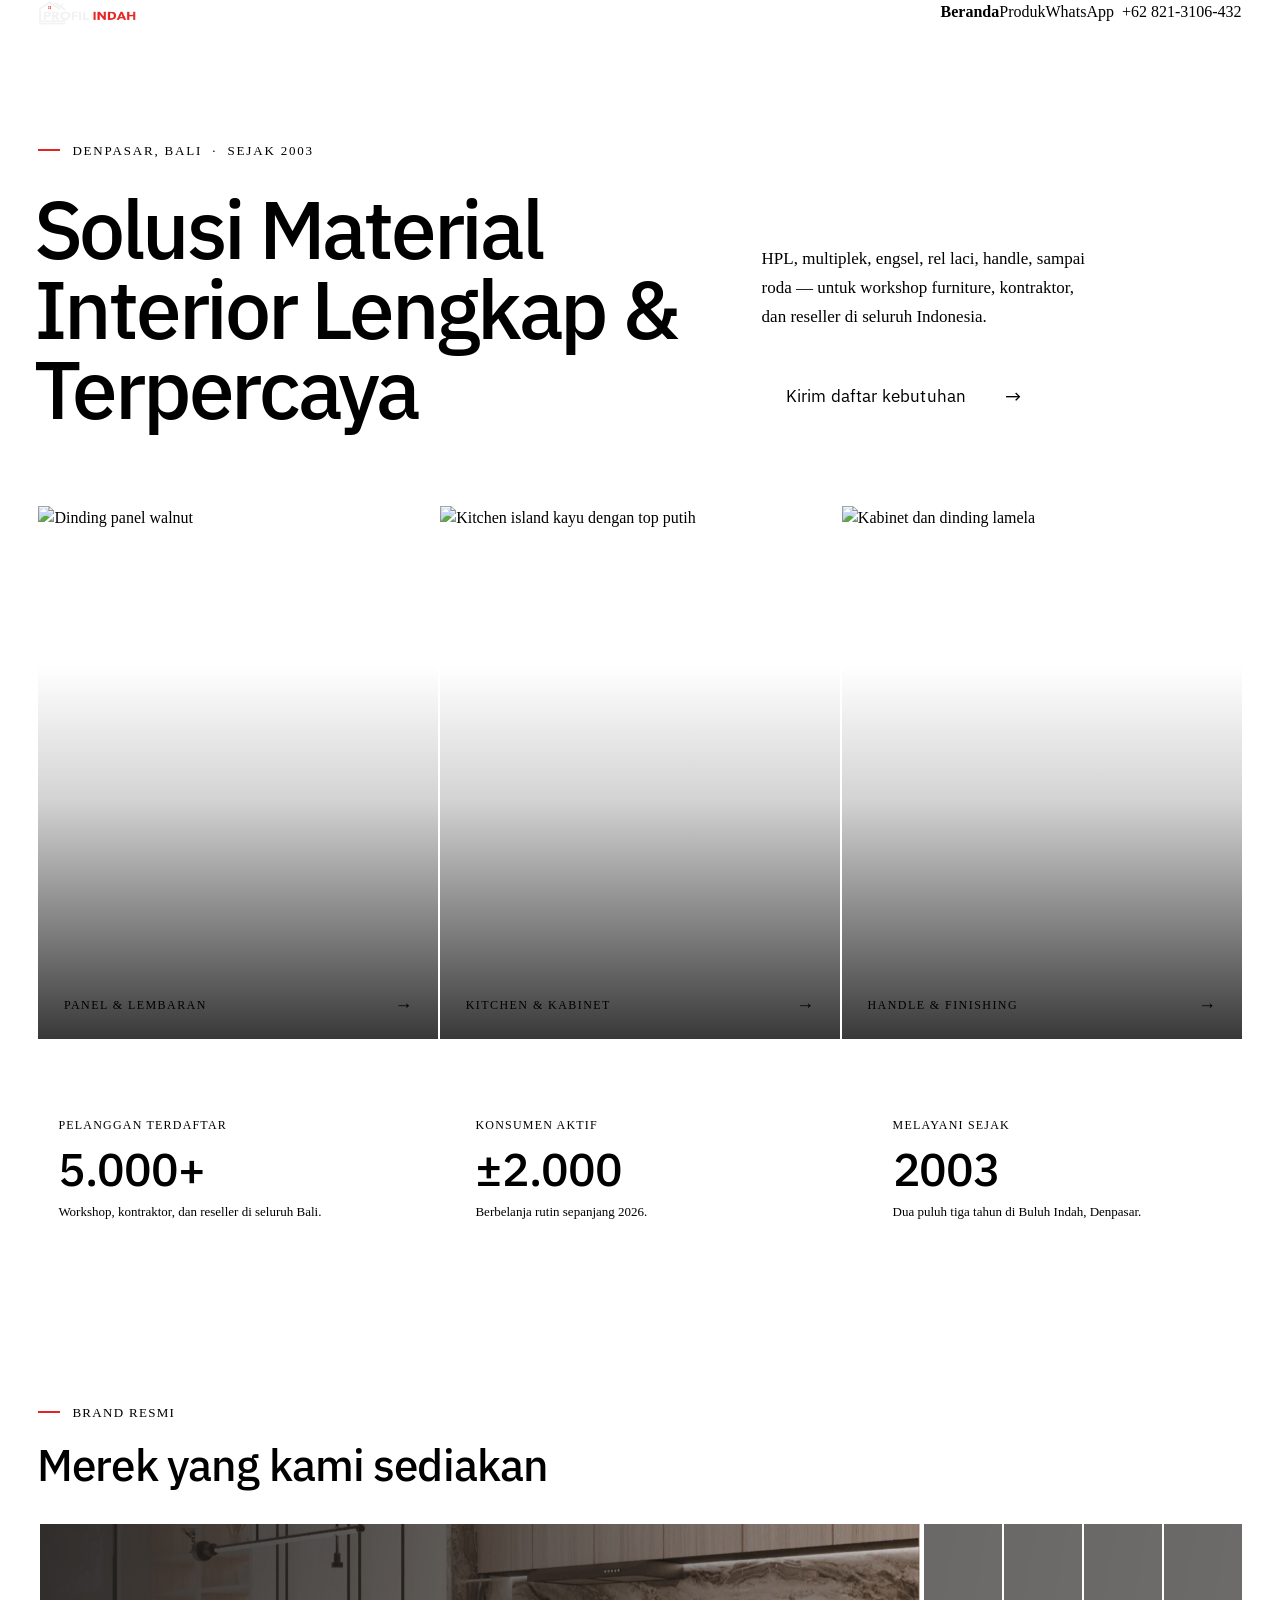
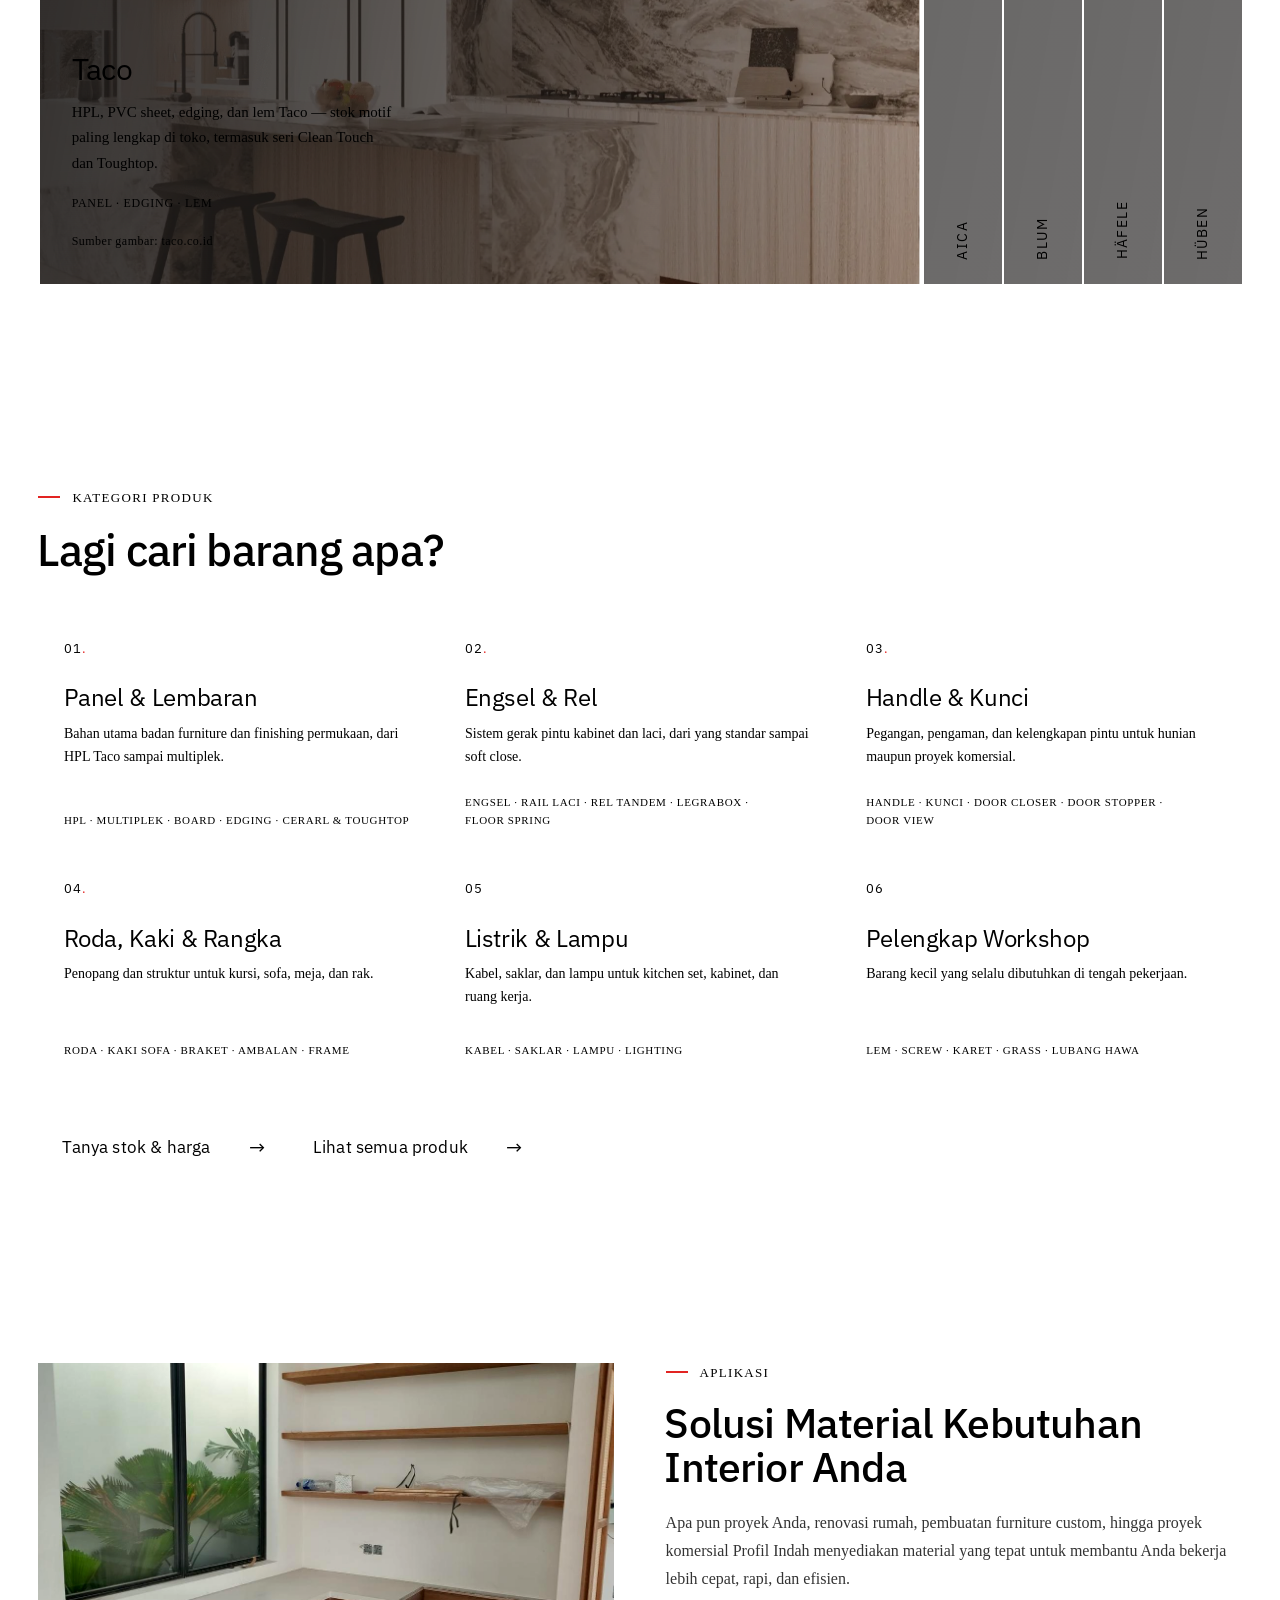
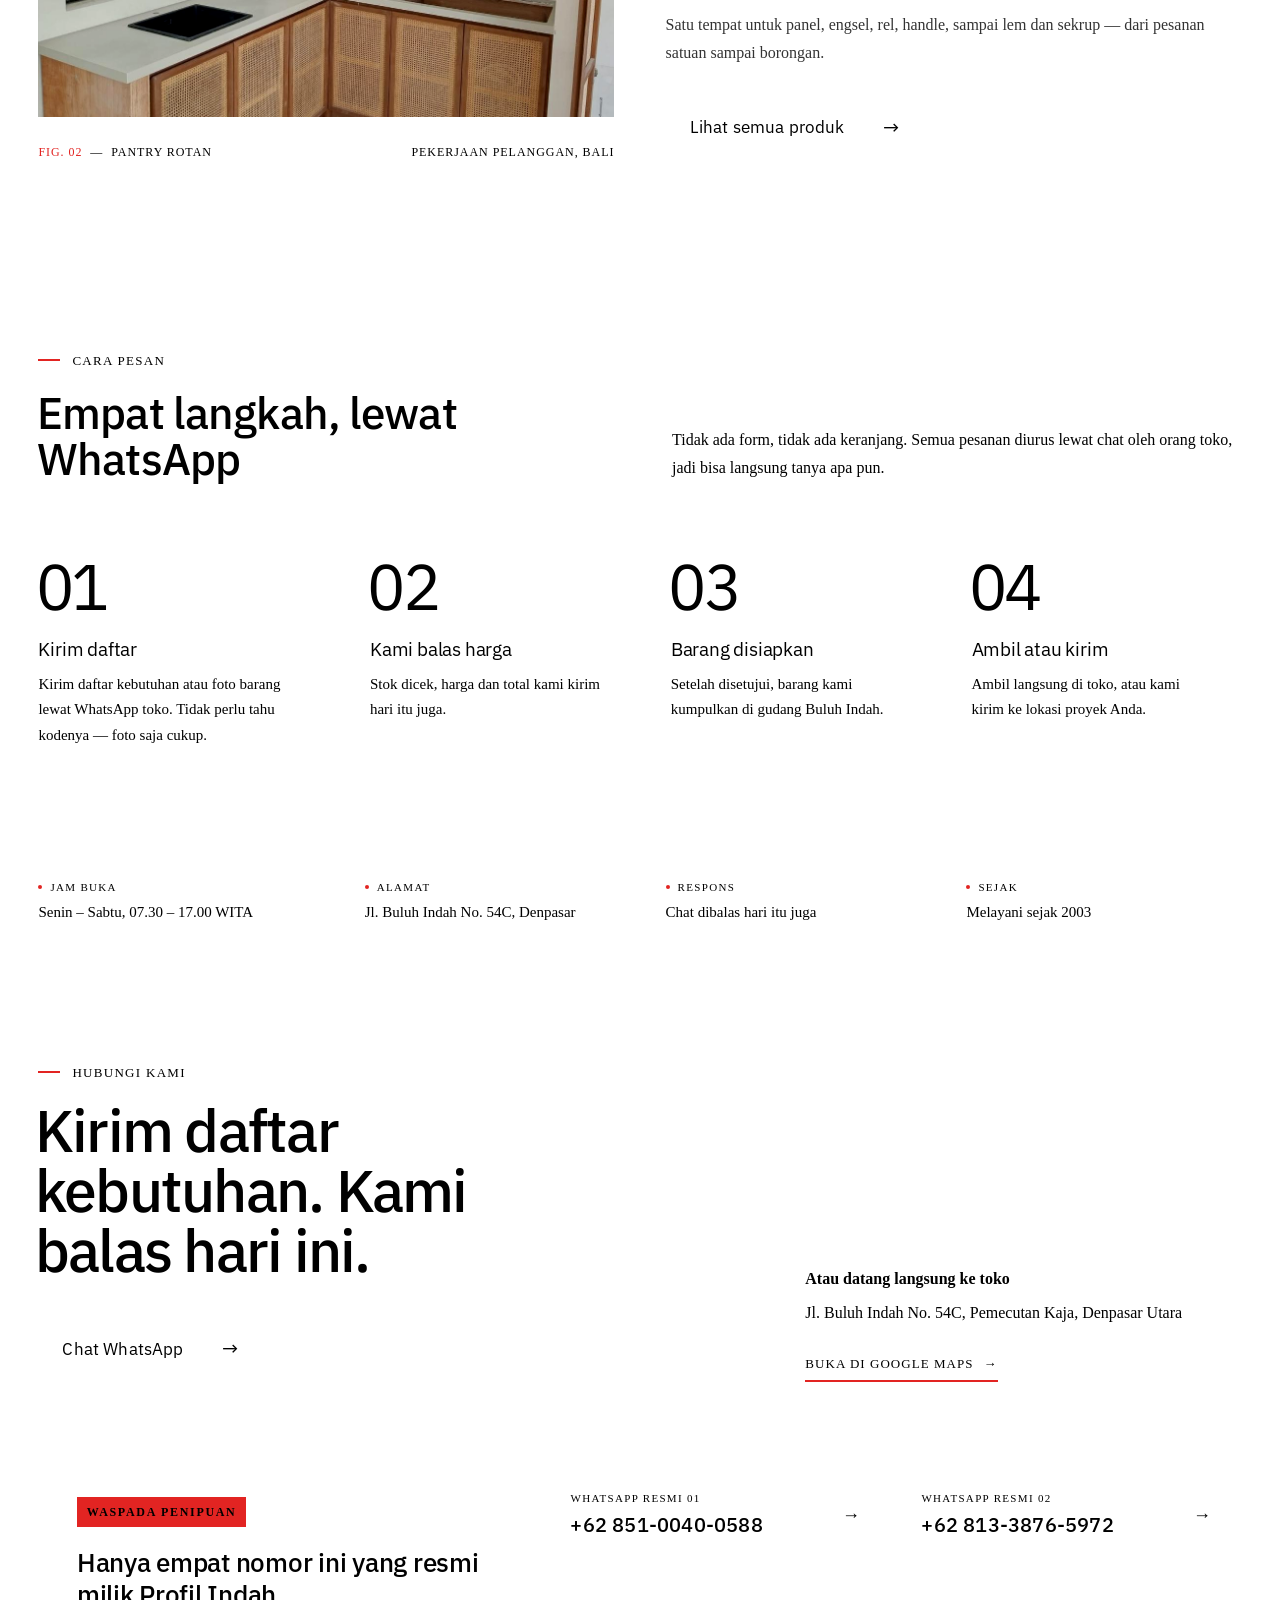
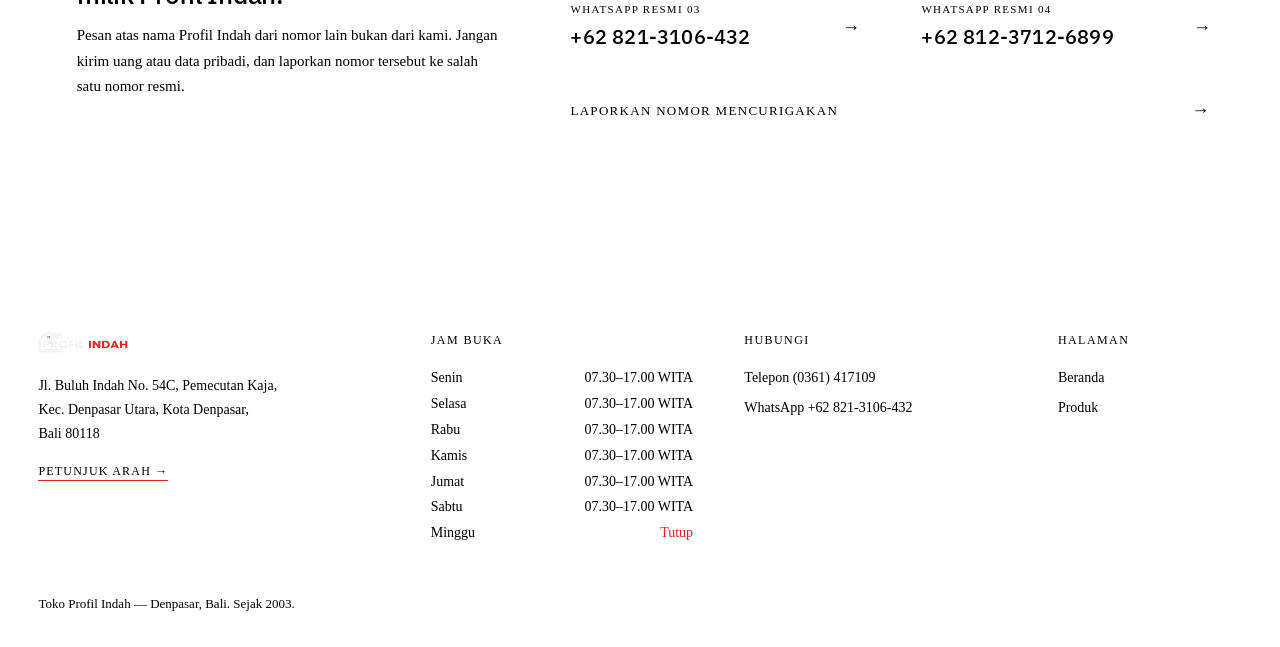
==== index.html @ 386d0455 "Update on animation" ====
<!DOCTYPE html>
<html lang="id">
<head>
<meta charset="utf-8">
<meta name="viewport" content="width=device-width, initial-scale=1">
<title>Toko Profil Indah — Material Interior, Denpasar</title>
<meta name="description" content="HPL, multiplek, engsel, rel laci, handle, sampai roda untuk workshop furniture, kontraktor, dan reseller. Jl. Buluh Indah, Denpasar, sejak 2003.">
<link rel="canonical" href="https://profilindah.id/">
<meta property="og:type" content="website">
<meta property="og:site_name" content="Toko Profil Indah">
<meta property="og:locale" content="id_ID">
<meta property="og:title" content="Toko Profil Indah — Material Interior, Denpasar">
<meta property="og:description" content="HPL, multiplek, engsel, rel laci, handle, sampai roda untuk workshop furniture, kontraktor, dan reseller. Jl. Buluh Indah, Denpasar, sejak 2003.">
<meta property="og:url" content="https://profilindah.id/">
<meta property="og:image" content="https://profilindah.id/assets/og-image.jpg">
<meta property="og:image:width" content="1200">
<meta property="og:image:height" content="630">
<meta property="og:image:alt" content="Toko Profil Indah: Solusi Material Interior Lengkap &amp; Terpercaya">
<meta name="twitter:card" content="summary_large_image">
<script type="application/ld+json">{"@context": "https://schema.org", "@type": "HardwareStore", "@id": "https://profilindah.id/#toko", "name": "Toko Profil Indah", "url": "https://profilindah.id/", "logo": "https://profilindah.id/assets/pi-icon-512.png", "image": "https://profilindah.id/assets/og-image.jpg", "description": "Toko material interior dan hardware furniture di Denpasar sejak 2003: HPL, multiplek, engsel, rel laci, handle, roda, lampu, lem, dan sekrup.", "telephone": "+62361417109", "foundingDate": "2003", "address": {"@type": "PostalAddress", "streetAddress": "Jl. Buluh Indah No. 54C, Pemecutan Kaja, Kec. Denpasar Utara", "addressLocality": "Denpasar", "addressRegion": "Bali", "postalCode": "80118", "addressCountry": "ID"}, "openingHoursSpecification": [{"@type": "OpeningHoursSpecification", "dayOfWeek": ["Monday", "Tuesday", "Wednesday", "Thursday", "Friday", "Saturday"], "opens": "07:30", "closes": "17:00"}], "contactPoint": [{"@type": "ContactPoint", "contactType": "customer service", "telephone": "+6285100400588", "availableLanguage": "id"}, {"@type": "ContactPoint", "contactType": "customer service", "telephone": "+6281338765972", "availableLanguage": "id"}, {"@type": "ContactPoint", "contactType": "customer service", "telephone": "+628213106432", "availableLanguage": "id"}, {"@type": "ContactPoint", "contactType": "customer service", "telephone": "+6281237126899", "availableLanguage": "id"}]}</script>
<link rel="stylesheet" href="https://cdn.jsdelivr.net/npm/bootstrap@5.3.3/dist/css/bootstrap.min.css">
<link rel="stylesheet" href="css/modernist.css">
<link rel="preconnect" href="https://fonts.googleapis.com">
<link rel="preconnect" href="https://fonts.gstatic.com" crossorigin="">
<link rel="stylesheet" href="https://fonts.googleapis.com/css2?family=IBM+Plex+Sans:wght@400;500;600&amp;display=swap">
<link rel="icon" type="image/png" sizes="32x32" href="assets/pi-icon-32.png">
<link rel="icon" type="image/png" sizes="512x512" href="assets/pi-icon-512.png">
<link rel="apple-touch-icon" sizes="180x180" href="assets/pi-icon-180.png">
<style>
  :root { --color-accent: #e22422; --color-accent-500: #e22422; }
  body { margin: 0; text-wrap: pretty; }
  a { color: var(--color-accent-700); }
  a:hover { color: var(--color-accent); }
  :root { --bs-body-font-family: var(--font-body); --bs-border-radius: 0; --bs-body-color: var(--color-text); --bs-body-bg: var(--color-bg); }
  body { font-family: var(--font-body); color: var(--color-text); background: var(--color-bg); }
  :root { --font-heading: 'IBM Plex Sans', system-ui, sans-serif; }
  h1, h2, h3, h4, h5, h6 { font-family: var(--font-heading); font-weight: var(--font-heading-weight); }
  .btn, .card, .tag, .input, .form-control { border-radius: 0 !important; }
  .row { --bs-gutter-x: 0; margin-left: 0; margin-right: 0; }
  .container-fluid { padding-right: max(clamp(20px, 3vw, 56px), calc((100% - 1440px) / 2)); padding-left: max(clamp(20px, 3vw, 56px), calc((100% - 1440px) / 2)); }
  @keyframes piRise { from { opacity: 0; transform: translateY(18px); } to { opacity: 1; transform: none; } }
  @keyframes piMarquee { from { transform: translateX(0); } to { transform: translateX(-50%); } }
  .pi-aos { opacity: 0; }
  .pi-aos.is-in { animation: piRise 0.9s cubic-bezier(0.2, 0.7, 0.2, 1) both; }
  @media (prefers-reduced-motion: reduce) { .pi-aos { opacity: 1; } .pi-aos.is-in { animation: none; } }
  .pi-rise { animation: piRise 0.7s cubic-bezier(0.2, 0.7, 0.2, 1) both; }
  .pi-marquee { display: flex; width: max-content; animation: piMarquee 26s linear infinite; }
  .pi-marquee:hover { animation-play-state: paused; }
  .pi-zoom img { transition: transform 0.6s cubic-bezier(0.2, 0.7, 0.2, 1); }
  .pi-num, .pi-rail, .pi-arrow { transition: background 0.25s, color 0.25s, border-color 0.25s, transform 0.3s, opacity 0.3s; }
  .pi-step { position: relative; cursor: pointer; }
  .pi-step::before { content: ''; position: absolute; top: -2px; left: -1px; right: 0; height: 2px; background: var(--color-accent); transform: scaleX(0); transform-origin: left; transition: transform 0.5s cubic-bezier(0.2, 0.7, 0.2, 1); }
  .pi-step:hover::before { transform: scaleX(1); }
  .pi-step .pi-num { transition: color 0.3s, transform 0.4s cubic-bezier(0.2, 0.7, 0.2, 1); }
  .pi-step:hover .pi-num { color: var(--color-accent); }
  .pi-step h3, .pi-step p { transition: color 0.3s; }
  .pi-step:hover p { color: var(--color-neutral-300) !important; }
  .nav a.pi-navlink:hover { color: var(--color-bg) !important; }
  .pi-htile img { transition: transform 0.8s cubic-bezier(0.2, 0.7, 0.2, 1); }
  .pi-htile:hover img { transform: scale(1.05); }
  .pi-htile:hover .pi-cta-arrow { transform: translateX(6px); }
  @media (max-width: 700px) { .pi-htiles { grid-template-columns: 1fr 1fr !important; } .pi-htiles > a:last-child { display: none !important; } }
  .pi-spy { text-decoration: underline !important; text-decoration-color: transparent !important; text-underline-offset: 7px; text-decoration-thickness: 2px; transition: color 0.25s, text-decoration-color 0.25s; }
  .pi-spy.is-active { color: var(--color-bg) !important; font-weight: 600; text-decoration-color: var(--color-accent) !important; }
  @media (max-width: 860px) { .pi-strip { grid-template-columns: repeat(2, minmax(0, 1fr)) !important; } .pi-strip > div { border-left: none !important; padding-left: 0 !important; } }
  .pi-scamnum, .pi-scamreport { transition: background 0.25s; }
  .pi-scamnum:hover, .pi-scamreport:hover { background: color-mix(in srgb, var(--color-bg) 6%, transparent); }
  .pi-scamnum:hover .pi-cta-arrow, .pi-scamreport:hover .pi-cta-arrow { transform: translateX(6px); }
  .pi-scamreport:hover { color: var(--color-bg) !important; }
  @media (max-width: 900px) { .pi-scam { grid-template-columns: 1fr !important; } .pi-scam > div:first-child { border-right: none !important; border-bottom: 1px solid color-mix(in srgb, var(--color-bg) 18%, transparent); } }
  @media (max-width: 560px) { .pi-scamnums { grid-template-columns: 1fr !important; } .pi-scamnums > a { border-right: none !important; border-bottom: 1px solid color-mix(in srgb, var(--color-bg) 18%, transparent) !important; } }
  .pi-lux, .pi-ink { transition: background 0.3s, color 0.3s, border-color 0.3s, box-shadow 0.3s, transform 0.3s; }
  .pi-lux:hover, .pi-ink:hover { background: var(--color-accent); border-color: var(--color-accent); color: var(--color-bg); box-shadow: var(--shadow-lg); transform: translateY(-2px); }
  .pi-lux:active, .pi-ink:active { box-shadow: var(--shadow-sm); transform: translateY(0); }
  .pi-lux:hover .pi-cta-arrow, .pi-ink:hover .pi-cta-arrow { transform: translateX(8px); }
  .pi-cta { transition: background 0.3s, border-color 0.3s, box-shadow 0.3s, transform 0.3s; }
  .pi-cta:hover { background: var(--color-text); border-color: var(--color-text); box-shadow: var(--shadow-lg); transform: translateY(-2px); }
  .pi-cta:active { box-shadow: var(--shadow-sm); transform: translateY(0); }
  .pi-cta-arrow { transition: transform 0.35s cubic-bezier(0.2, 0.7, 0.2, 1); }
  .pi-cta:hover .pi-cta-arrow, .pi-cta2:hover .pi-cta-arrow { transform: translateX(8px); }
  .pi-ctaw { transition: background 0.3s, color 0.3s, transform 0.3s; }
  .pi-ctaw:hover { background: var(--color-bg); color: var(--color-text); transform: translateY(-2px); }
  .pi-ctaw:hover .pi-cta-arrow { transform: translateX(8px); }
  .pi-cta2 { transition: background 0.3s, color 0.3s, box-shadow 0.3s, transform 0.3s; }
  .pi-cta2:hover { background: var(--color-text); color: var(--color-bg); box-shadow: var(--shadow-md); transform: translateY(-2px); }
  .pi-cta2:active { box-shadow: none; transform: translateY(0); }
  @media (max-width: 900px) { .pi-catgrid { grid-template-columns: repeat(2, minmax(0, 1fr)) !important; } }
  @media (max-width: 560px) { .pi-catgrid { grid-template-columns: 1fr !important; } }
  .pi-maps { transition: opacity 0.25s; }
  .pi-maps:hover { opacity: 0.75; }
  @media (max-width: 900px) { .pi-foot { grid-template-columns: repeat(2, minmax(0, 1fr)) !important; } }
  @media (max-width: 520px) { .pi-foot { grid-template-columns: 1fr !important; } }
  .pi-navbtn { transition: background 0.25s, color 0.25s, border-color 0.25s; }
  .pi-navbtn:hover { background: var(--color-bg); color: var(--color-text); border-color: var(--color-bg); }
  .pi-thumb { transition: opacity 0.3s, border-color 0.3s; }
  .pi-thumb:hover { opacity: 1 !important; }
  @media (max-width: 860px) { .pi-carousel { grid-template-columns: 1fr !important; } .pi-thumbs { flex-direction: row !important; overflow-x: auto; } .pi-thumbs > button { flex: 0 0 180px; } }
  .pi-arrow { opacity: 0; transform: translateX(-6px); }
  .pi-cell:hover .pi-arrow, .pi-shot:hover .pi-arrow { opacity: 1; transform: none; }
  .pi-cell:hover h3, .pi-step:hover h3 { color: var(--color-bg); }
  .pi-zoom:hover img { transform: scale(1.06); }
  @media (max-width: 820px) { .pi-herogrid { grid-template-columns: 1fr !important; } }
  @media (max-width: 820px) {
    .pi-brandrow { flex-direction: column !important; min-height: 0 !important; }
    .pi-brandrow > button { flex: 0 0 auto !important; align-items: flex-start !important; justify-content: flex-start !important; padding: 20px !important; }
    .pi-brandrow .pi-vert { writing-mode: horizontal-tb !important; transform: none !important; }
  }
  .pi-gallery { display: grid; grid-template-columns: repeat(4, 1fr); gap: 2px; }
  @media (max-width: 900px) { .pi-gallery { grid-template-columns: repeat(2, 1fr); } }
  @media (max-width: 520px) { .pi-gallery { grid-template-columns: 1fr; } }
  @media (max-width: 700px) { .pi-tabgrid { grid-template-columns: 1fr !important; } .pi-2col { grid-template-columns: 1fr !important; } }
  @media (max-width: 640px) { .nav a.pi-navlink { display: none; } }
  @media (max-width: 620px) { .pi-stats { grid-template-columns: 1fr !important; } }
  @media (max-width: 900px) { .pi-shots { grid-template-columns: repeat(4, minmax(0, 1fr)) !important; } .pi-shots > figure { grid-column: span 2 !important; } }
  @media (max-width: 560px) { .pi-shots { grid-template-columns: 1fr !important; } .pi-shots > figure { grid-column: auto !important; } }
  .pi-steps > div:first-child { border-left: none !important; padding-left: 0 !important; }
  @media (max-width: 980px) {
    .pi-steps { grid-template-columns: repeat(2, minmax(0, 1fr)) !important; }
    .pi-steps > div:nth-child(2n+1) { border-left: none !important; padding-left: 0 !important; }
    .pi-steps > div:nth-child(n+3) { border-top: 1px solid color-mix(in srgb, var(--color-bg) 16%, transparent) !important; margin-top: 28px; }
  }
  @media (max-width: 560px) {
    .pi-steps { grid-template-columns: 1fr !important; }
    .pi-steps > div { border-left: none !important; padding-left: 0 !important; }
    .pi-steps > div:nth-child(n+2) { border-top: 1px solid color-mix(in srgb, var(--color-bg) 16%, transparent) !important; margin-top: 28px; }
  }
  @media (prefers-reduced-motion: reduce) { .pi-rise, .pi-marquee { animation: none; } }
  .pi-cell:hover { background: color-mix(in srgb, var(--color-bg) 6%, transparent) !important; }
</style>
<link rel="stylesheet" href="css/site.css">
<script src="js/site.js" defer></script>
<script src="js/home.js" defer></script>
</head>
<body>
<div style="background: color-mix(in oklch, var(--color-neutral-900) 72%, black); color: var(--color-bg);">

  <nav class="nav" style="position: sticky; top: 0; z-index: 20; background: color-mix(in oklch, var(--color-neutral-900) 72%, black); border-bottom: 1px solid color-mix(in srgb, var(--color-bg) 14%, transparent); padding-inline: max(clamp(20px, 3vw, 56px), calc((100% - 1440px) / 2));">
    <a class="nav-brand" href="index.html" style="display: flex; align-items: center; margin-right: auto;"><img src="assets/logo-wordmark-light.png" alt="Profil Indah" style="display: block; height: 26px; width: auto;"></a>
    <a class="pi-navlink" href="index.html" style="text-decoration: none; white-space: nowrap; color: var(--color-bg); font-weight: 600;">Beranda</a>
    <a class="pi-navlink" href="produk.html" style="text-decoration: none; white-space: nowrap; color: var(--color-neutral-300);">Produk</a>
    <a href="https://wa.me/628213106432" target="_blank" rel="noopener" style="text-decoration: none; white-space: nowrap; color: var(--color-bg);">WhatsApp &nbsp;+62 821-3106-432</a>
  </nav>

  <div style="background: color-mix(in oklch, var(--color-neutral-900) 72%, black); color: var(--color-bg);">
  <div class="container-fluid">
    <div class="row">
      <div class="col-12">
    <section style="padding: clamp(64px, 9vw, 128px) 0 0;">
      <div class="pi-herogrid" style="display: grid; grid-template-columns: minmax(0, 7fr) minmax(0, 5fr); gap: 32px clamp(28px, 4vw, 72px); align-items: end; margin: 0 0 clamp(48px, 6vw, 80px);">
        <div>
          <span class="pi-rise" style="display: block; font-size: 13px; letter-spacing: 0.14em; text-transform: uppercase; color: var(--color-neutral-400); margin: 0 0 28px; animation-delay: 0.05s;"><span aria-hidden="true" style="display: inline-block; width: 22px; height: 2px; background: var(--color-accent); margin-right: 12px; vertical-align: middle; transform: translateY(-2px);"></span>Denpasar, Bali &nbsp;·&nbsp; Sejak 2003</span>
          <h1 class="pi-rise" style="font-size: clamp(48px, 6.4vw, 104px); font-weight: 500; line-height: 0.98; letter-spacing: -0.04em; margin: 0; margin-left: -0.058em; max-width: 14ch; color: var(--color-bg); animation-delay: 0.12s;">Solusi Material Interior Lengkap &amp; Terpercaya</h1>
        </div>
        <div class="pi-rise" style="animation-delay: 0.22s;">
          <p style="font-size: 17px; line-height: 1.7; max-width: 40ch; margin: 0 0 32px; color: var(--color-neutral-300);">HPL, multiplek, engsel, rel laci, handle, sampai roda — untuk workshop furniture, kontraktor, dan reseller di seluruh Indonesia.</p>
          <a class="pi-lux" href="https://wa.me/628213106432" target="_blank" rel="noopener" style="display: inline-flex; align-items: center; gap: clamp(24px, 3vw, 48px); padding: 20px 24px; background: var(--color-bg); color: var(--color-text); text-decoration: none; border: 2px solid var(--color-bg); box-shadow: var(--shadow-md);">
              <span style="font-family: var(--font-heading); font-weight: var(--font-heading-weight); font-size: 17px; letter-spacing: 0.01em; white-space: nowrap;">Kirim daftar kebutuhan</span>
              <span class="pi-cta-arrow" style="font-family: var(--font-heading); font-size: 20px; line-height: 1;">&#8594;</span>
            </a>
        </div>
      </div>
      <div class="pi-htiles" style="display: grid; grid-template-columns: repeat(3, minmax(0, 1fr)); gap: 2px;">
        <a class="pi-htile pi-rise" href="kategori.html#panel" style="position: relative; display: block; overflow: hidden; aspect-ratio: 3 / 4; border: 1px solid color-mix(in srgb, var(--color-bg) 22%, transparent); text-decoration: none; color: var(--color-bg); background: var(--color-neutral-800); animation-delay: 0.3s;">
          <img src="assets/photo-walnut-panel.webp" alt="Dinding panel walnut" style="position: absolute; inset: 0; width: 100%; height: 100%; object-fit: cover;">
          <div style="position: absolute; inset: 0; background: linear-gradient(0deg, color-mix(in srgb, #0e0d0d 82%, transparent) 0%, color-mix(in srgb, #0e0d0d 18%, transparent) 45%, transparent 70%);"></div>
          <div style="position: absolute; left: 0; right: 0; bottom: 0; display: flex; align-items: center; justify-content: space-between; gap: 12px; padding: clamp(16px, 2vw, 28px);">
            <span style="font-size: 12px; letter-spacing: 0.12em; text-transform: uppercase;">Panel &amp; Lembaran</span>
            <span class="pi-cta-arrow" style="font-size: 18px; line-height: 1;">&#8594;</span>
          </div>
        </a>
        <a class="pi-htile pi-rise" href="kategori.html#engsel" style="position: relative; display: block; overflow: hidden; aspect-ratio: 3 / 4; border: 1px solid color-mix(in srgb, var(--color-bg) 22%, transparent); text-decoration: none; color: var(--color-bg); background: var(--color-neutral-800); animation-delay: 0.38s;">
          <img src="assets/photo-kitchen-island.webp" alt="Kitchen island kayu dengan top putih" style="position: absolute; inset: 0; width: 100%; height: 100%; object-fit: cover;">
          <div style="position: absolute; inset: 0; background: linear-gradient(0deg, color-mix(in srgb, #0e0d0d 82%, transparent) 0%, color-mix(in srgb, #0e0d0d 18%, transparent) 45%, transparent 70%);"></div>
          <div style="position: absolute; left: 0; right: 0; bottom: 0; display: flex; align-items: center; justify-content: space-between; gap: 12px; padding: clamp(16px, 2vw, 28px);">
            <span style="font-size: 12px; letter-spacing: 0.12em; text-transform: uppercase;">Kitchen &amp; Kabinet</span>
            <span class="pi-cta-arrow" style="font-size: 18px; line-height: 1;">&#8594;</span>
          </div>
        </a>
        <a class="pi-htile pi-rise" href="kategori.html#handle" style="position: relative; display: block; overflow: hidden; aspect-ratio: 3 / 4; border: 1px solid color-mix(in srgb, var(--color-bg) 22%, transparent); text-decoration: none; color: var(--color-bg); background: var(--color-neutral-800); animation-delay: 0.46s;">
          <img src="assets/photo-slat-wall.webp" alt="Kabinet dan dinding lamela" style="position: absolute; inset: 0; width: 100%; height: 100%; object-fit: cover;">
          <div style="position: absolute; inset: 0; background: linear-gradient(0deg, color-mix(in srgb, #0e0d0d 82%, transparent) 0%, color-mix(in srgb, #0e0d0d 18%, transparent) 45%, transparent 70%);"></div>
          <div style="position: absolute; left: 0; right: 0; bottom: 0; display: flex; align-items: center; justify-content: space-between; gap: 12px; padding: clamp(16px, 2vw, 28px);">
            <span style="font-size: 12px; letter-spacing: 0.12em; text-transform: uppercase;">Handle &amp; Finishing</span>
            <span class="pi-cta-arrow" style="font-size: 18px; line-height: 1;">&#8594;</span>
          </div>
        </a>
      </div>
    </section>
      </div>
    </div>
  </div>

  <div class="container-fluid">
    <div class="row">
      <div class="col-12">
    <section class="pi-stats" style="display: grid; grid-template-columns: repeat(3, minmax(0, 1fr)); gap: 32px 48px; padding: clamp(56px, 6vw, 88px) 0;">
      <div style="border-left: 2px solid color-mix(in srgb, var(--color-bg) 18%, transparent); padding-left: 20px;">
        <span style="display: block; font-size: 12px; letter-spacing: 0.1em; text-transform: uppercase; color: var(--color-neutral-400); margin: 0 0 12px;">Pelanggan terdaftar</span>
        <p style="font-family: var(--font-heading); font-weight: var(--font-heading-weight); font-size: clamp(30px, 3.6vw, 46px); line-height: 1; letter-spacing: -0.025em; margin: 0 0 10px; color: var(--color-bg); font-weight: 500;">5.000+</p>
        <p style="font-size: 13px; line-height: 1.55; margin: 0; color: var(--color-neutral-400);">Workshop, kontraktor, dan reseller di seluruh Bali.</p>
      </div>
      <div style="border-left: 2px solid color-mix(in srgb, var(--color-bg) 18%, transparent); padding-left: 20px;">
        <span style="display: block; font-size: 12px; letter-spacing: 0.1em; text-transform: uppercase; color: var(--color-neutral-400); margin: 0 0 12px;">Konsumen aktif</span>
        <p style="font-family: var(--font-heading); font-weight: var(--font-heading-weight); font-size: clamp(30px, 3.6vw, 46px); line-height: 1; letter-spacing: -0.025em; margin: 0 0 10px; color: var(--color-bg); font-weight: 500;">±2.000</p>
        <p style="font-size: 13px; line-height: 1.55; margin: 0; color: var(--color-neutral-400);">Berbelanja rutin sepanjang 2026.</p>
      </div>
      <div style="border-left: 2px solid color-mix(in srgb, var(--color-bg) 18%, transparent); padding-left: 20px;">
        <span style="display: block; font-size: 12px; letter-spacing: 0.1em; text-transform: uppercase; color: var(--color-neutral-400); margin: 0 0 12px;">Melayani sejak</span>
        <p style="font-family: var(--font-heading); font-weight: var(--font-heading-weight); font-size: clamp(30px, 3.6vw, 46px); line-height: 1; letter-spacing: -0.025em; margin: 0 0 10px; color: var(--color-bg); font-weight: 500;">2003</p>
        <p style="font-size: 13px; line-height: 1.55; margin: 0; color: var(--color-neutral-400);">Dua puluh tiga tahun di Buluh Indah, Denpasar.</p>
      </div>
    </section>
      </div>
    </div>
  </div>

  <div class="container-fluid">
    <div class="row">
      <div class="col-12">
    <section style="padding: clamp(48px, 6vw, 72px) 0 clamp(72px, 8vw, 112px); border-top: 2px solid color-mix(in srgb, var(--color-bg) 18%, transparent);">
      <span style="display: block; font-size: 13px; letter-spacing: 0.1em; text-transform: uppercase; color: var(--color-neutral-400); margin: 32px 0 18px;"><span aria-hidden="true" style="display: inline-block; width: 22px; height: 2px; background: var(--color-accent); margin-right: 12px; vertical-align: middle; transform: translateY(-2px);"></span>Brand resmi</span>
      <h2 style="font-size: clamp(28px, 3.4vw, 44px); line-height: 1.08; letter-spacing: -0.02em; margin: 0 0 36px; margin-left: -0.03em; max-width: 22ch; font-weight: 500; color: var(--color-bg);">Merek yang kami sediakan</h2>
      <div class="pi-brandrow" style="display: flex; gap: 2px; min-height: 360px;">
          <button type="button" class="pi-brand" data-photo="assets/brand-taco-photo.webp" data-logo="assets/brand-taco.png" aria-expanded="false">
            <div class="pi-brand-img" aria-hidden="true"></div>
            <div class="pi-brand-scrim"></div>
            <span class="pi-vert">Taco</span>
            <div class="pi-brand-panel">
              <div class="pi-brand-logo" role="img" aria-label="Taco"></div>
              <h3 class="pi-brand-title">Taco</h3>
              <p class="pi-brand-desc">HPL, PVC sheet, edging, dan lem Taco — stok motif paling lengkap di toko, termasuk seri Clean Touch dan Toughtop.</p>
              <span class="pi-brand-cat">Panel · Edging · Lem</span>
              <span class="pi-brand-credit">Sumber gambar: taco.co.id</span>
            </div>
          </button>
          <button type="button" class="pi-brand" data-photo="assets/brand-aica-photo.webp" data-logo="assets/brand-aica.png" aria-expanded="false">
            <div class="pi-brand-img" aria-hidden="true"></div>
            <div class="pi-brand-scrim"></div>
            <span class="pi-vert">Aica</span>
            <div class="pi-brand-panel">
              <div class="pi-brand-logo" role="img" aria-label="Aica"></div>
              <h3 class="pi-brand-title">Aica</h3>
              <p class="pi-brand-desc">HPL Aica untuk kitchen set dan kabinet, dengan pilihan motif kayu dan solid yang tahan gores.</p>
              <span class="pi-brand-cat">Panel &amp; Lembaran</span>
              <span class="pi-brand-credit">Sumber gambar: aica.co.id</span>
            </div>
          </button>
          <button type="button" class="pi-brand" data-photo="assets/brand-blum-photo.webp" data-logo="assets/brand-blum.png" aria-expanded="false">
            <div class="pi-brand-img" aria-hidden="true"></div>
            <div class="pi-brand-scrim"></div>
            <span class="pi-vert">Blum</span>
            <div class="pi-brand-panel">
              <div class="pi-brand-logo" role="img" aria-label="Blum"></div>
              <h3 class="pi-brand-title">Blum</h3>
              <p class="pi-brand-desc">Engsel dan sistem laci Austria — Legrabox, Tandembox, dan engsel soft close untuk pekerjaan kelas atas.</p>
              <span class="pi-brand-cat">Engsel &amp; Rel</span>
              <span class="pi-brand-credit">Sumber gambar: blum.com</span>
            </div>
          </button>
          <button type="button" class="pi-brand" data-photo="assets/brand-hafele-photo.webp" data-logo="assets/brand-hafele.png" aria-expanded="false">
            <div class="pi-brand-img" aria-hidden="true"></div>
            <div class="pi-brand-scrim"></div>
            <span class="pi-vert">Häfele</span>
            <div class="pi-brand-panel">
              <div class="pi-brand-logo" role="img" aria-label="Häfele"></div>
              <h3 class="pi-brand-title">Häfele</h3>
              <p class="pi-brand-desc">Engsel, rel, handle, dan aksesori kabinet, sampai peralatan dapur built-in untuk proyek hunian dan komersial.</p>
              <span class="pi-brand-cat">Hardware · Home Appliance</span>
              <span class="pi-brand-credit">Sumber gambar: hafele.co.id</span>
            </div>
          </button>
          <button type="button" class="pi-brand" data-photo="assets/brand-huben-photo.webp" data-logo="assets/brand-huben.png" aria-expanded="false">
            <div class="pi-brand-img" aria-hidden="true"></div>
            <div class="pi-brand-scrim"></div>
            <span class="pi-vert">Hüben</span>
            <div class="pi-brand-panel">
              <div class="pi-brand-logo" role="img" aria-label="Hüben"></div>
              <h3 class="pi-brand-title">Hüben</h3>
              <p class="pi-brand-desc">Engsel soft close, handle, dan kelengkapan pintu dengan harga bersahabat untuk proyek volume besar.</p>
              <span class="pi-brand-cat">Engsel · Handle · Kunci</span>
              <span class="pi-brand-credit">Sumber gambar: huben.co.id</span>
            </div>
          </button>
      </div>
    </section>
      </div>
    </div>
  </div>

  </div>

  <div style="color: var(--color-bg);">
  <div class="container-fluid">
    <div class="row">
      <div class="col-12">
    <section id="kategori" style="padding: clamp(72px, 8vw, 112px) 0; scroll-margin-top: 72px;">
      <span style="display: block; font-size: 13px; letter-spacing: 0.1em; text-transform: uppercase; color: var(--color-neutral-400); margin: 0 0 18px;"><span aria-hidden="true" style="display: inline-block; width: 22px; height: 2px; background: var(--color-accent); margin-right: 12px; vertical-align: middle; transform: translateY(-2px);"></span>Kategori produk</span>
      <h2 style="font-size: clamp(28px, 3.4vw, 44px); line-height: 1.08; letter-spacing: -0.02em; margin: 0 0 40px; margin-left: -0.03em; max-width: 22ch; font-weight: 500; color: var(--color-bg);">Lagi cari barang apa?</h2>
      <div class="pi-catgrid" style="display: grid; grid-template-columns: repeat(3, minmax(0, 1fr)); border-top: 1px solid color-mix(in srgb, var(--color-bg) 16%, transparent); border-left: 1px solid color-mix(in srgb, var(--color-bg) 16%, transparent);">
        <a class="pi-cell" href="kategori.html#panel" style="display: flex; flex-direction: column; min-height: 230px; padding: 26px clamp(18px, 2vw, 28px) 24px; border-right: 1px solid color-mix(in srgb, var(--color-bg) 16%, transparent); border-bottom: 1px solid color-mix(in srgb, var(--color-bg) 16%, transparent); text-decoration: none; color: var(--color-bg); transition: background 0.25s;">
          <div style="display: flex; align-items: center; justify-content: space-between; margin: 0 0 26px;"><span style="font-family: var(--font-heading); font-weight: var(--font-heading-weight); font-size: 13px; letter-spacing: 0.08em; color: var(--color-neutral-500);">01<span style="color: var(--color-accent);">.</span></span><span class="pi-arrow" style="font-family: var(--font-heading); font-size: 17px; line-height: 1; color: var(--color-accent);">&#8594;</span></div>
          <h3 style="font-size: clamp(19px, 1.9vw, 24px); line-height: 1.15; letter-spacing: -0.015em; margin: 0 0 10px; margin-left: -0.02em; color: var(--color-bg);">Panel &amp; Lembaran</h3>
          <p style="font-size: 14px; line-height: 1.65; margin: 0 0 14px; color: var(--color-neutral-400);">Bahan utama badan furniture dan finishing permukaan, dari HPL Taco sampai multiplek.</p>
          <p style="font-size: 11px; letter-spacing: 0.06em; text-transform: uppercase; line-height: 1.6; margin: auto 0 0; padding-top: 12px; border-top: 1px solid color-mix(in srgb, var(--color-bg) 14%, transparent); color: var(--color-neutral-400);">HPL · Multiplek · Board · Edging · Cerarl &amp; Toughtop</p>
        </a>
        <a class="pi-cell" href="kategori.html#engsel" style="display: flex; flex-direction: column; min-height: 230px; padding: 26px clamp(18px, 2vw, 28px) 24px; border-right: 1px solid color-mix(in srgb, var(--color-bg) 16%, transparent); border-bottom: 1px solid color-mix(in srgb, var(--color-bg) 16%, transparent); text-decoration: none; color: var(--color-bg); transition: background 0.25s;">
          <div style="display: flex; align-items: center; justify-content: space-between; margin: 0 0 26px;"><span style="font-family: var(--font-heading); font-weight: var(--font-heading-weight); font-size: 13px; letter-spacing: 0.08em; color: var(--color-neutral-500);">02<span style="color: var(--color-accent);">.</span></span><span class="pi-arrow" style="font-family: var(--font-heading); font-size: 17px; line-height: 1; color: var(--color-accent);">&#8594;</span></div>
          <h3 style="font-size: clamp(19px, 1.9vw, 24px); line-height: 1.15; letter-spacing: -0.015em; margin: 0 0 10px; margin-left: -0.02em; color: var(--color-bg);">Engsel &amp; Rel</h3>
          <p style="font-size: 14px; line-height: 1.65; margin: 0 0 14px; color: var(--color-neutral-400);">Sistem gerak pintu kabinet dan laci, dari yang standar sampai soft close.</p>
          <p style="font-size: 11px; letter-spacing: 0.06em; text-transform: uppercase; line-height: 1.6; margin: auto 0 0; padding-top: 12px; border-top: 1px solid color-mix(in srgb, var(--color-bg) 14%, transparent); color: var(--color-neutral-400);">Engsel · Rail laci · Rel tandem · Legrabox · Floor spring</p>
        </a>
        <a class="pi-cell" href="kategori.html#handle" style="display: flex; flex-direction: column; min-height: 230px; padding: 26px clamp(18px, 2vw, 28px) 24px; border-right: 1px solid color-mix(in srgb, var(--color-bg) 16%, transparent); border-bottom: 1px solid color-mix(in srgb, var(--color-bg) 16%, transparent); text-decoration: none; color: var(--color-bg); transition: background 0.25s;">
          <div style="display: flex; align-items: center; justify-content: space-between; margin: 0 0 26px;"><span style="font-family: var(--font-heading); font-weight: var(--font-heading-weight); font-size: 13px; letter-spacing: 0.08em; color: var(--color-neutral-500);">03<span style="color: var(--color-accent);">.</span></span><span class="pi-arrow" style="font-family: var(--font-heading); font-size: 17px; line-height: 1; color: var(--color-accent);">&#8594;</span></div>
          <h3 style="font-size: clamp(19px, 1.9vw, 24px); line-height: 1.15; letter-spacing: -0.015em; margin: 0 0 10px; margin-left: -0.02em; color: var(--color-bg);">Handle &amp; Kunci</h3>
          <p style="font-size: 14px; line-height: 1.65; margin: 0 0 14px; color: var(--color-neutral-400);">Pegangan, pengaman, dan kelengkapan pintu untuk hunian maupun proyek komersial.</p>
          <p style="font-size: 11px; letter-spacing: 0.06em; text-transform: uppercase; line-height: 1.6; margin: auto 0 0; padding-top: 12px; border-top: 1px solid color-mix(in srgb, var(--color-bg) 14%, transparent); color: var(--color-neutral-400);">Handle · Kunci · Door closer · Door stopper · Door view</p>
        </a>
        <a class="pi-cell" href="kategori.html#roda" style="display: flex; flex-direction: column; min-height: 230px; padding: 26px clamp(18px, 2vw, 28px) 24px; border-right: 1px solid color-mix(in srgb, var(--color-bg) 16%, transparent); border-bottom: 1px solid color-mix(in srgb, var(--color-bg) 16%, transparent); text-decoration: none; color: var(--color-bg); transition: background 0.25s;">
          <div style="display: flex; align-items: center; justify-content: space-between; margin: 0 0 26px;"><span style="font-family: var(--font-heading); font-weight: var(--font-heading-weight); font-size: 13px; letter-spacing: 0.08em; color: var(--color-neutral-500);">04<span style="color: var(--color-accent);">.</span></span><span class="pi-arrow" style="font-family: var(--font-heading); font-size: 17px; line-height: 1; color: var(--color-accent);">&#8594;</span></div>
          <h3 style="font-size: clamp(19px, 1.9vw, 24px); line-height: 1.15; letter-spacing: -0.015em; margin: 0 0 10px; margin-left: -0.02em; color: var(--color-bg);">Roda, Kaki &amp; Rangka</h3>
          <p style="font-size: 14px; line-height: 1.65; margin: 0 0 14px; color: var(--color-neutral-400);">Penopang dan struktur untuk kursi, sofa, meja, dan rak.</p>
          <p style="font-size: 11px; letter-spacing: 0.06em; text-transform: uppercase; line-height: 1.6; margin: auto 0 0; padding-top: 12px; border-top: 1px solid color-mix(in srgb, var(--color-bg) 14%, transparent); color: var(--color-neutral-400);">Roda · Kaki sofa · Braket · Ambalan · Frame</p>
        </a>
        <a class="pi-cell" href="kategori.html#listrik" style="display: flex; flex-direction: column; min-height: 230px; padding: 26px clamp(18px, 2vw, 28px) 24px; border-right: 1px solid color-mix(in srgb, var(--color-bg) 16%, transparent); border-bottom: 1px solid color-mix(in srgb, var(--color-bg) 16%, transparent); text-decoration: none; color: var(--color-bg); transition: background 0.25s;">
          <div style="display: flex; align-items: center; justify-content: space-between; margin: 0 0 26px;"><span style="font-family: var(--font-heading); font-weight: var(--font-heading-weight); font-size: 13px; letter-spacing: 0.08em; color: var(--color-neutral-500);">05</span><span class="pi-arrow" style="font-family: var(--font-heading); font-size: 17px; line-height: 1; color: var(--color-accent);">&#8594;</span></div>
          <h3 style="font-size: clamp(19px, 1.9vw, 24px); line-height: 1.15; letter-spacing: -0.015em; margin: 0 0 10px; margin-left: -0.02em; color: var(--color-bg);">Listrik &amp; Lampu</h3>
          <p style="font-size: 14px; line-height: 1.65; margin: 0 0 14px; color: var(--color-neutral-400);">Kabel, saklar, dan lampu untuk kitchen set, kabinet, dan ruang kerja.</p>
          <p style="font-size: 11px; letter-spacing: 0.06em; text-transform: uppercase; line-height: 1.6; margin: auto 0 0; padding-top: 12px; border-top: 1px solid color-mix(in srgb, var(--color-bg) 14%, transparent); color: var(--color-neutral-400);">Kabel · Saklar · Lampu · Lighting</p>
        </a>
        <a class="pi-cell" href="kategori.html#pelengkap" style="display: flex; flex-direction: column; min-height: 230px; padding: 26px clamp(18px, 2vw, 28px) 24px; border-right: 1px solid color-mix(in srgb, var(--color-bg) 16%, transparent); border-bottom: 1px solid color-mix(in srgb, var(--color-bg) 16%, transparent); text-decoration: none; color: var(--color-bg); transition: background 0.25s;">
          <div style="display: flex; align-items: center; justify-content: space-between; margin: 0 0 26px;"><span style="font-family: var(--font-heading); font-weight: var(--font-heading-weight); font-size: 13px; letter-spacing: 0.08em; color: var(--color-neutral-500);">06</span><span class="pi-arrow" style="font-family: var(--font-heading); font-size: 17px; line-height: 1; color: var(--color-accent);">&#8594;</span></div>
          <h3 style="font-size: clamp(19px, 1.9vw, 24px); line-height: 1.15; letter-spacing: -0.015em; margin: 0 0 10px; margin-left: -0.02em; color: var(--color-bg);">Pelengkap Workshop</h3>
          <p style="font-size: 14px; line-height: 1.65; margin: 0 0 14px; color: var(--color-neutral-400);">Barang kecil yang selalu dibutuhkan di tengah pekerjaan.</p>
          <p style="font-size: 11px; letter-spacing: 0.06em; text-transform: uppercase; line-height: 1.6; margin: auto 0 0; padding-top: 12px; border-top: 1px solid color-mix(in srgb, var(--color-bg) 14%, transparent); color: var(--color-neutral-400);">Lem · Screw · Karet · Grass · Lubang hawa</p>
        </a>
      </div>
      <div style="display: flex; gap: var(--space-3); flex-wrap: wrap; padding-top: 32px;">
        <a class="pi-lux" href="https://wa.me/628213106432" target="_blank" rel="noopener" style="display: inline-flex; align-items: center; gap: clamp(24px, 3vw, 48px); padding: 20px 24px; background: var(--color-bg); color: var(--color-text); text-decoration: none; border: 2px solid var(--color-bg); box-shadow: var(--shadow-md);">
          <span style="font-family: var(--font-heading); font-weight: var(--font-heading-weight); font-size: 17px; letter-spacing: 0.01em; white-space: nowrap;">Tanya stok &amp; harga</span>
          <span class="pi-cta-arrow" style="font-family: var(--font-heading); font-size: 20px; line-height: 1;">&#8594;</span>
        </a>
        <a class="pi-ctaw" href="produk.html" style="display: inline-flex; align-items: center; gap: clamp(24px, 3vw, 48px); padding: 20px 24px; background: transparent; color: var(--color-bg); text-decoration: none; border: 2px solid color-mix(in srgb, var(--color-bg) 50%, transparent);">
          <span style="font-family: var(--font-heading); font-weight: var(--font-heading-weight); font-size: 17px; letter-spacing: 0.01em; white-space: nowrap;">Lihat semua produk</span>
          <span class="pi-cta-arrow" style="font-family: var(--font-heading); font-size: 20px; line-height: 1;">&#8594;</span>
        </a>
      </div>
    </section>
      </div>
    </div>
  </div>

  </div>

  <section style="background: var(--color-text); color: var(--color-bg);">
    <div class="container-fluid" style="padding-top: 80px; padding-bottom: 88px;">
      <div class="row">
        <div class="col-12">
      <div class="pi-herogrid" style="display: grid; grid-template-columns: minmax(0, 6fr) minmax(0, 6fr); gap: clamp(32px, 4vw, 64px) clamp(28px, 4vw, 72px); align-items: stretch;">
        <figure style="margin: 0; display: flex; flex-direction: column;">
          <div class="pi-zoom" style="position: relative; overflow: hidden; flex: 1 1 auto; min-height: 340px; background: var(--color-neutral-800);">
            <img src="assets/proyek-pantry-rotan.jpeg" alt="Pantry dengan pintu rotan dan ambalan kayu" style="display: block; width: 100%; height: 100%; object-fit: cover; filter: contrast(1.06) saturate(1.04) brightness(1.02);">
          </div>
          <figcaption style="display: flex; flex-wrap: wrap; gap: 4px 16px; justify-content: space-between; border-top: 2px solid color-mix(in srgb, var(--color-bg) 30%, transparent); padding-top: 12px; margin-top: 14px; font-size: 12px; letter-spacing: 0.08em; text-transform: uppercase; color: var(--color-bg);">
            <span><span style="color: var(--color-accent);">Fig. 02</span> &nbsp;—&nbsp; Pantry rotan</span>
            <span>Pekerjaan pelanggan, Bali</span>
          </figcaption>
        </figure>
        <div>
          <span style="display: block; font-size: 13px; letter-spacing: 0.1em; text-transform: uppercase; color: var(--color-neutral-400); margin: 0 0 18px;"><span aria-hidden="true" style="display: inline-block; width: 22px; height: 2px; background: var(--color-accent); margin-right: 12px; vertical-align: middle; transform: translateY(-2px);"></span>Aplikasi</span>
          <h2 style="font-size: clamp(28px, 3.2vw, 42px); line-height: 1.08; letter-spacing: -0.02em; margin: 0 0 20px; margin-left: -0.03em; color: var(--color-bg); font-weight: 500;">Solusi Material Kebutuhan Interior Anda</h2>
          <p style="font-size: 16px; line-height: 1.75; margin: 0 0 18px; color: var(--color-bg); opacity: 0.8;">Apa pun proyek Anda, renovasi rumah, pembuatan furniture custom, hingga proyek komersial Profil Indah menyediakan material yang tepat untuk membantu Anda bekerja lebih cepat, rapi, dan efisien.</p>
          <p style="font-size: 16px; line-height: 1.75; margin: 0 0 28px; color: var(--color-bg); opacity: 0.8;">Satu tempat untuk panel, engsel, rel, handle, sampai lem dan sekrup — dari pesanan satuan sampai borongan.</p>
          <a class="pi-ctaw" href="produk.html" style="display: inline-flex; align-items: center; gap: clamp(24px, 3vw, 48px); padding: 20px 24px; text-decoration: none; background: transparent; color: var(--color-bg); border: 2px solid var(--color-bg);">
            <span style="font-family: var(--font-heading); font-weight: var(--font-heading-weight); font-size: 17px; letter-spacing: 0.01em; white-space: nowrap;">Lihat semua produk</span>
            <span class="pi-cta-arrow" style="font-family: var(--font-heading); font-size: 20px; line-height: 1;">&#8594;</span>
          </a>
        </div>
      </div>
        </div>
      </div>
    </div>
  </section>

  <div style="color: var(--color-bg);">
  <div class="container-fluid">
    <div class="row">
      <div class="col-12">
    <section id="cara-pesan" style="padding: clamp(72px, 8vw, 112px) 0; scroll-margin-top: 72px;">
      <div class="pi-2col" style="display: grid; grid-template-columns: minmax(0, 6fr) minmax(0, 6fr); gap: 12px clamp(24px, 5vw, 80px); align-items: end; margin-bottom: 48px;">
        <div>
          <span style="display: block; font-size: 13px; letter-spacing: 0.1em; text-transform: uppercase; color: var(--color-neutral-400); margin: 0 0 18px;"><span aria-hidden="true" style="display: inline-block; width: 22px; height: 2px; background: var(--color-accent); margin-right: 12px; vertical-align: middle; transform: translateY(-2px);"></span>Cara pesan</span>
          <h2 style="font-size: clamp(28px, 3.4vw, 44px); line-height: 1.08; letter-spacing: -0.02em; margin: 0; margin-left: -0.03em; font-weight: 500; color: var(--color-bg);">Empat langkah, lewat WhatsApp</h2>
        </div>
        <p style="font-size: 16px; line-height: 1.75; margin: 0; color: var(--color-neutral-400);">Tidak ada form, tidak ada keranjang. Semua pesanan diurus lewat chat oleh orang toko, jadi bisa langsung tanya apa pun.</p>
      </div>
      <div class="pi-steps" style="display: grid; grid-template-columns: repeat(4, minmax(0, 1fr)); border-top: 1px solid color-mix(in srgb, var(--color-bg) 16%, transparent);">
        <div class="pi-step" style="padding: 28px clamp(18px, 2.4vw, 40px) 4px; border-left: 1px solid color-mix(in srgb, var(--color-bg) 16%, transparent);">
          <span class="pi-num" style="display: block; font-family: var(--font-heading); font-weight: var(--font-heading-weight); font-size: clamp(40px, 5vw, 64px); line-height: 0.9; letter-spacing: -0.04em; margin: 0 0 22px; margin-left: -0.04em; color: var(--color-neutral-500);">01</span>
          <h3 style="font-size: 19px; line-height: 1.25; letter-spacing: -0.01em; margin: 0 0 10px; transition: color 0.25s; color: var(--color-bg);">Kirim daftar</h3>
          <p style="font-size: 15px; line-height: 1.7; margin: 0; color: var(--color-neutral-400);">Kirim daftar kebutuhan atau foto barang lewat WhatsApp toko. Tidak perlu tahu kodenya — foto saja cukup.</p>
        </div>
        <div class="pi-step" style="padding: 28px clamp(18px, 2.4vw, 40px) 4px; border-left: 1px solid color-mix(in srgb, var(--color-bg) 16%, transparent);">
          <span class="pi-num" style="display: block; font-family: var(--font-heading); font-weight: var(--font-heading-weight); font-size: clamp(40px, 5vw, 64px); line-height: 0.9; letter-spacing: -0.04em; margin: 0 0 22px; margin-left: -0.04em; color: var(--color-neutral-500);">02</span>
          <h3 style="font-size: 19px; line-height: 1.25; letter-spacing: -0.01em; margin: 0 0 10px; transition: color 0.25s; color: var(--color-bg);">Kami balas harga</h3>
          <p style="font-size: 15px; line-height: 1.7; margin: 0; color: var(--color-neutral-400);">Stok dicek, harga dan total kami kirim hari itu juga.</p>
        </div>
        <div class="pi-step" style="padding: 28px clamp(18px, 2.4vw, 40px) 4px; border-left: 1px solid color-mix(in srgb, var(--color-bg) 16%, transparent);">
          <span class="pi-num" style="display: block; font-family: var(--font-heading); font-weight: var(--font-heading-weight); font-size: clamp(40px, 5vw, 64px); line-height: 0.9; letter-spacing: -0.04em; margin: 0 0 22px; margin-left: -0.04em; color: var(--color-neutral-500);">03</span>
          <h3 style="font-size: 19px; line-height: 1.25; letter-spacing: -0.01em; margin: 0 0 10px; transition: color 0.25s; color: var(--color-bg);">Barang disiapkan</h3>
          <p style="font-size: 15px; line-height: 1.7; margin: 0; color: var(--color-neutral-400);">Setelah disetujui, barang kami kumpulkan di gudang Buluh Indah.</p>
        </div>
        <div class="pi-step" style="padding: 28px clamp(18px, 2.4vw, 40px) 4px; border-left: 1px solid color-mix(in srgb, var(--color-bg) 16%, transparent);">
          <span class="pi-num" style="display: block; font-family: var(--font-heading); font-weight: var(--font-heading-weight); font-size: clamp(40px, 5vw, 64px); line-height: 0.9; letter-spacing: -0.04em; margin: 0 0 22px; margin-left: -0.04em; color: var(--color-neutral-500);">04</span>
          <h3 style="font-size: 19px; line-height: 1.25; letter-spacing: -0.01em; margin: 0 0 10px; transition: color 0.25s; color: var(--color-bg);">Ambil atau kirim</h3>
          <p style="font-size: 15px; line-height: 1.7; margin: 0; color: var(--color-neutral-400);">Ambil langsung di toko, atau kami kirim ke lokasi proyek Anda.</p>
        </div>
      </div>
    </section>
      </div>
    </div>
  </div>

  </div>

  <div style="background: var(--color-text); border-top: 1px solid color-mix(in srgb, var(--color-bg) 12%, transparent); border-bottom: 1px solid color-mix(in srgb, var(--color-bg) 12%, transparent);">
    <div class="container-fluid">
      <div class="pi-strip" style="display: grid; grid-template-columns: repeat(4, minmax(0, 1fr));">
        <div style="padding: 24px clamp(16px, 2vw, 32px) 24px 0;">
          <span style="display: flex; align-items: center; gap: 8px; font-size: 11px; letter-spacing: 0.12em; text-transform: uppercase; color: var(--color-neutral-400); margin: 0 0 6px;"><span aria-hidden="true" style="width: 4px; height: 4px; border-radius: 50%; background: var(--color-accent);"></span>Jam buka</span>
          <span style="display: block; font-size: 15px; color: var(--color-bg);">Senin – Sabtu, 07.30 – 17.00 WITA</span>
        </div>
        <div style="padding: 24px clamp(16px, 2vw, 32px) 24px clamp(16px, 2vw, 32px); border-left: 1px solid color-mix(in srgb, var(--color-bg) 12%, transparent);">
          <span style="display: flex; align-items: center; gap: 8px; font-size: 11px; letter-spacing: 0.12em; text-transform: uppercase; color: var(--color-neutral-400); margin: 0 0 6px;"><span aria-hidden="true" style="width: 4px; height: 4px; border-radius: 50%; background: var(--color-accent);"></span>Alamat</span>
          <span style="display: block; font-size: 15px; color: var(--color-bg);">Jl. Buluh Indah No. 54C, Denpasar</span>
        </div>
        <div style="padding: 24px clamp(16px, 2vw, 32px) 24px clamp(16px, 2vw, 32px); border-left: 1px solid color-mix(in srgb, var(--color-bg) 12%, transparent);">
          <span style="display: flex; align-items: center; gap: 8px; font-size: 11px; letter-spacing: 0.12em; text-transform: uppercase; color: var(--color-neutral-400); margin: 0 0 6px;"><span aria-hidden="true" style="width: 4px; height: 4px; border-radius: 50%; background: var(--color-accent);"></span>Respons</span>
          <span style="display: block; font-size: 15px; color: var(--color-bg);">Chat dibalas hari itu juga</span>
        </div>
        <div style="padding: 24px 0 24px clamp(16px, 2vw, 32px); border-left: 1px solid color-mix(in srgb, var(--color-bg) 12%, transparent);">
          <span style="display: flex; align-items: center; gap: 8px; font-size: 11px; letter-spacing: 0.12em; text-transform: uppercase; color: var(--color-neutral-400); margin: 0 0 6px;"><span aria-hidden="true" style="width: 4px; height: 4px; border-radius: 50%; background: var(--color-accent);"></span>Sejak</span>
          <span style="display: block; font-size: 15px; color: var(--color-bg);">Melayani sejak 2003</span>
        </div>
      </div>
    </div>
  </div>
  <section id="kontak" style="background: var(--color-text); color: var(--color-bg); scroll-margin-top: 72px;">
  <div class="container-fluid">
    <div class="row">
      <div class="col-12">
    <div style="padding: clamp(80px, 9vw, 128px) 0;">
      <div class="pi-2col" style="display: grid; grid-template-columns: minmax(0, 7fr) minmax(0, 5fr); gap: 40px clamp(24px, 5vw, 80px); align-items: end;">
        <div>
          <span style="display: block; font-size: 13px; letter-spacing: 0.1em; text-transform: uppercase; color: var(--color-neutral-400); margin: 0 0 18px;"><span aria-hidden="true" style="display: inline-block; width: 22px; height: 2px; background: var(--color-accent); margin-right: 12px; vertical-align: middle; transform: translateY(-2px);"></span>Hubungi kami</span>
          <h2 style="font-size: clamp(34px, 4.6vw, 64px); line-height: 1.02; letter-spacing: -0.03em; margin: 0 0 36px; margin-left: -0.058em; font-weight: 500; color: var(--color-bg); max-width: 16ch;">Kirim daftar kebutuhan. Kami balas hari ini.</h2>
          <a class="pi-lux" href="https://wa.me/628213106432" target="_blank" rel="noopener" style="display: inline-flex; align-items: center; gap: clamp(24px, 3vw, 48px); padding: 20px 24px; background: var(--color-bg); color: var(--color-text); text-decoration: none; border: 2px solid var(--color-bg); box-shadow: var(--shadow-md);">
            <span style="font-family: var(--font-heading); font-weight: var(--font-heading-weight); font-size: 17px; letter-spacing: 0.01em; white-space: nowrap;">Chat WhatsApp</span>
            <span class="pi-cta-arrow" style="font-family: var(--font-heading); font-size: 20px; line-height: 1;">&#8594;</span>
          </a>
        </div>
        <div style="border-left: 1px solid color-mix(in srgb, var(--color-bg) 18%, transparent); padding-left: clamp(20px, 3vw, 40px); font-size: 16px; line-height: 1.75; color: var(--color-neutral-300);">
          <p style="margin: 0 0 6px; color: var(--color-bg); font-weight: 600;">Atau datang langsung ke toko</p>
          <p style="margin: 0 0 22px;">Jl. Buluh Indah No. 54C, Pemecutan Kaja, Denpasar Utara</p>
          <a class="pi-maps" href="https://maps.google.com/?q=Toko+Profil+Indah+Jl.+Buluh+Indah+No.54C+Denpasar" target="_blank" rel="noopener" style="display: inline-flex; align-items: center; gap: 10px; font-size: 13px; letter-spacing: 0.08em; text-transform: uppercase; text-decoration: none; color: var(--color-bg); border-bottom: 2px solid var(--color-accent); padding-bottom: 4px;">Buka di Google Maps <span aria-hidden="true">&#8594;</span></a>
        </div>
      </div>
      <div class="pi-scam" style="margin-top: clamp(56px, 6vw, 80px); border: 1px solid color-mix(in srgb, var(--color-bg) 18%, transparent); display: grid; grid-template-columns: minmax(0, 5fr) minmax(0, 7fr);">
        <div style="padding: clamp(24px, 3vw, 40px); border-right: 1px solid color-mix(in srgb, var(--color-bg) 18%, transparent);">
          <span style="display: inline-block; font-size: 12px; letter-spacing: 0.14em; text-transform: uppercase; font-weight: 600; color: var(--color-bg); background: var(--color-accent); padding: 6px 10px; margin: 0 0 20px;">Waspada penipuan</span>
          <p style="font-family: var(--font-heading); font-size: clamp(20px, 2vw, 26px); line-height: 1.25; font-weight: 500; letter-spacing: -0.01em; color: var(--color-bg); margin: 0 0 12px;">Hanya empat nomor ini yang resmi milik Profil Indah.</p>
          <p style="font-size: 15px; line-height: 1.7; color: var(--color-neutral-300); margin: 0;">Pesan atas nama Profil Indah dari nomor lain bukan dari kami. Jangan kirim uang atau data pribadi, dan laporkan nomor tersebut ke salah satu nomor resmi.</p>
        </div>
        <div style="display: flex; flex-direction: column;">
          <div class="pi-scamnums" style="display: grid; grid-template-columns: repeat(2, minmax(0, 1fr)); flex: 1 1 auto;">
            <a class="pi-scamnum" href="https://wa.me/6285100400588" target="_blank" rel="noopener" style="display: flex; align-items: center; justify-content: space-between; gap: 16px; padding: 22px clamp(20px, 2.4vw, 32px); text-decoration: none; color: var(--color-bg); border-right: 1px solid color-mix(in srgb, var(--color-bg) 18%, transparent); border-bottom: 1px solid color-mix(in srgb, var(--color-bg) 18%, transparent);">
              <span style="display: flex; flex-direction: column; gap: 4px;"><span style="font-size: 11px; letter-spacing: 0.12em; text-transform: uppercase; color: var(--color-neutral-400);">WhatsApp resmi 01</span><span style="font-family: var(--font-heading); font-size: clamp(17px, 1.6vw, 20px); font-weight: 500; letter-spacing: 0.01em; white-space: nowrap;">+62 851-0040-0588</span></span>
              <span class="pi-cta-arrow" aria-hidden="true" style="font-size: 18px; line-height: 1;">&#8594;</span>
            </a>
            <a class="pi-scamnum" href="https://wa.me/6281338765972" target="_blank" rel="noopener" style="display: flex; align-items: center; justify-content: space-between; gap: 16px; padding: 22px clamp(20px, 2.4vw, 32px); text-decoration: none; color: var(--color-bg); border-bottom: 1px solid color-mix(in srgb, var(--color-bg) 18%, transparent);">
              <span style="display: flex; flex-direction: column; gap: 4px;"><span style="font-size: 11px; letter-spacing: 0.12em; text-transform: uppercase; color: var(--color-neutral-400);">WhatsApp resmi 02</span><span style="font-family: var(--font-heading); font-size: clamp(17px, 1.6vw, 20px); font-weight: 500; letter-spacing: 0.01em; white-space: nowrap;">+62 813-3876-5972</span></span>
              <span class="pi-cta-arrow" aria-hidden="true" style="font-size: 18px; line-height: 1;">&#8594;</span>
            </a>
            <a class="pi-scamnum" href="https://wa.me/628213106432" target="_blank" rel="noopener" style="display: flex; align-items: center; justify-content: space-between; gap: 16px; padding: 22px clamp(20px, 2.4vw, 32px); text-decoration: none; color: var(--color-bg); border-right: 1px solid color-mix(in srgb, var(--color-bg) 18%, transparent);">
              <span style="display: flex; flex-direction: column; gap: 4px;"><span style="font-size: 11px; letter-spacing: 0.12em; text-transform: uppercase; color: var(--color-neutral-400);">WhatsApp resmi 03</span><span style="font-family: var(--font-heading); font-size: clamp(17px, 1.6vw, 20px); font-weight: 500; letter-spacing: 0.01em; white-space: nowrap;">+62 821-3106-432</span></span>
              <span class="pi-cta-arrow" aria-hidden="true" style="font-size: 18px; line-height: 1;">&#8594;</span>
            </a>
            <a class="pi-scamnum" href="https://wa.me/6281237126899" target="_blank" rel="noopener" style="display: flex; align-items: center; justify-content: space-between; gap: 16px; padding: 22px clamp(20px, 2.4vw, 32px); text-decoration: none; color: var(--color-bg);">
              <span style="display: flex; flex-direction: column; gap: 4px;"><span style="font-size: 11px; letter-spacing: 0.12em; text-transform: uppercase; color: var(--color-neutral-400);">WhatsApp resmi 04</span><span style="font-family: var(--font-heading); font-size: clamp(17px, 1.6vw, 20px); font-weight: 500; letter-spacing: 0.01em; white-space: nowrap;">+62 812-3712-6899</span></span>
              <span class="pi-cta-arrow" aria-hidden="true" style="font-size: 18px; line-height: 1;">&#8594;</span>
            </a>
          </div>
          <a class="pi-scamreport" href="https://wa.me/628213106432?text=Halo%20Profil%20Indah%2C%20saya%20ingin%20melaporkan%20nomor%20mencurigakan%20yang%20mengatasnamakan%20toko%3A%20" target="_blank" rel="noopener" style="display: flex; align-items: center; justify-content: space-between; gap: 16px; padding: 18px clamp(20px, 2.4vw, 32px); border-top: 1px solid color-mix(in srgb, var(--color-bg) 18%, transparent); text-decoration: none; font-size: 13px; letter-spacing: 0.1em; text-transform: uppercase; color: var(--color-bg);">
            <span>Laporkan nomor mencurigakan</span>
            <span class="pi-cta-arrow" aria-hidden="true" style="font-size: 18px; line-height: 1;">&#8594;</span>
          </a>
        </div>
      </div>
    </div>
      </div>
    </div>
  </div>
  </section>

  <div class="container-fluid">
    <div class="row">
      <div class="col-12">
    <footer style="padding: clamp(56px, 6vw, 80px) 0 32px; border-top: 1px solid color-mix(in srgb, var(--color-bg) 16%, transparent); font-size: 14px; line-height: 1.7; color: var(--color-neutral-300);">
      <div class="pi-foot" style="display: grid; grid-template-columns: minmax(0, 1.3fr) minmax(0, 1fr) minmax(0, 1fr) minmax(0, 0.7fr); gap: 40px clamp(24px, 4vw, 64px);">
        <div>
          <img src="assets/logo-wordmark-light.png" alt="Profil Indah" style="display: block; height: 24px; width: auto; margin: 0 0 20px;">
          <p style="margin: 0 0 14px;">Jl. Buluh Indah No. 54C, Pemecutan Kaja,<br>Kec. Denpasar Utara, Kota Denpasar,<br>Bali 80118</p>
          <a href="https://maps.google.com/?q=Toko+Profil+Indah+Jl.+Buluh+Indah+No.54C+Denpasar" target="_blank" rel="noopener" style="font-size: 12px; letter-spacing: 0.1em; text-transform: uppercase; text-decoration: none; color: var(--color-bg); border-bottom: 1px solid var(--color-accent); padding-bottom: 2px;">Petunjuk arah &#8594;</a>
        </div>
        <div>
          <span style="display: block; font-size: 12px; letter-spacing: 0.12em; text-transform: uppercase; color: var(--color-neutral-400); margin: 0 0 16px;">Jam buka</span>
          <div style="display: grid; grid-template-columns: auto 1fr; gap: 2px 20px; max-width: 290px; white-space: nowrap;">
            <span>Senin</span><span style="text-align: right;">07.30–17.00 WITA</span>
            <span>Selasa</span><span style="text-align: right;">07.30–17.00 WITA</span>
            <span>Rabu</span><span style="text-align: right;">07.30–17.00 WITA</span>
            <span>Kamis</span><span style="text-align: right;">07.30–17.00 WITA</span>
            <span>Jumat</span><span style="text-align: right;">07.30–17.00 WITA</span>
            <span>Sabtu</span><span style="text-align: right;">07.30–17.00 WITA</span>
            <span>Minggu</span><span style="text-align: right; color: var(--color-accent);">Tutup</span>
          </div>
        </div>
        <div>
          <span style="display: block; font-size: 12px; letter-spacing: 0.12em; text-transform: uppercase; color: var(--color-neutral-400); margin: 0 0 16px;">Hubungi</span>
          <p style="margin: 0 0 6px;"><a href="tel:+62361417109" style="text-decoration: none; color: var(--color-neutral-300);">Telepon (0361) 417109</a></p>
          <p style="margin: 0;"><a href="https://wa.me/628213106432" target="_blank" rel="noopener" style="text-decoration: none; color: var(--color-neutral-300);">WhatsApp +62 821-3106-432</a></p>
        </div>
        <div>
          <span style="display: block; font-size: 12px; letter-spacing: 0.12em; text-transform: uppercase; color: var(--color-neutral-400); margin: 0 0 16px;">Halaman</span>
          <div style="display: flex; flex-direction: column; gap: 6px;">
            <a href="index.html" style="text-decoration: none; color: var(--color-neutral-300);">Beranda</a>
            <a href="produk.html" style="text-decoration: none; color: var(--color-neutral-300);">Produk</a>
          </div>
        </div>
      </div>
      <p style="margin: 48px 0 0; font-size: 13px; color: var(--color-neutral-400);">Toko Profil Indah — Denpasar, Bali. Sejak 2003.</p>
    </footer>
      </div>
    </div>
  </div>

</div>
</body>
</html>
---- css/site.css ----
html, body { background: color-mix(in oklch, var(--color-neutral-900) 72%, black); }
@keyframes piPageIn { from { opacity: 0; } to { opacity: 1; } }
body > * { animation: piPageIn 0.7s cubic-bezier(0.25, 0.1, 0.25, 1) 0.05s both; }
body.pi-leaving > * { opacity: 0 !important; transition: opacity 0.38s cubic-bezier(0.4, 0, 0.2, 1); animation: none; }
@media (prefers-reduced-motion: reduce) { body > * { animation: none; } body.pi-leaving > * { transition: none; } }
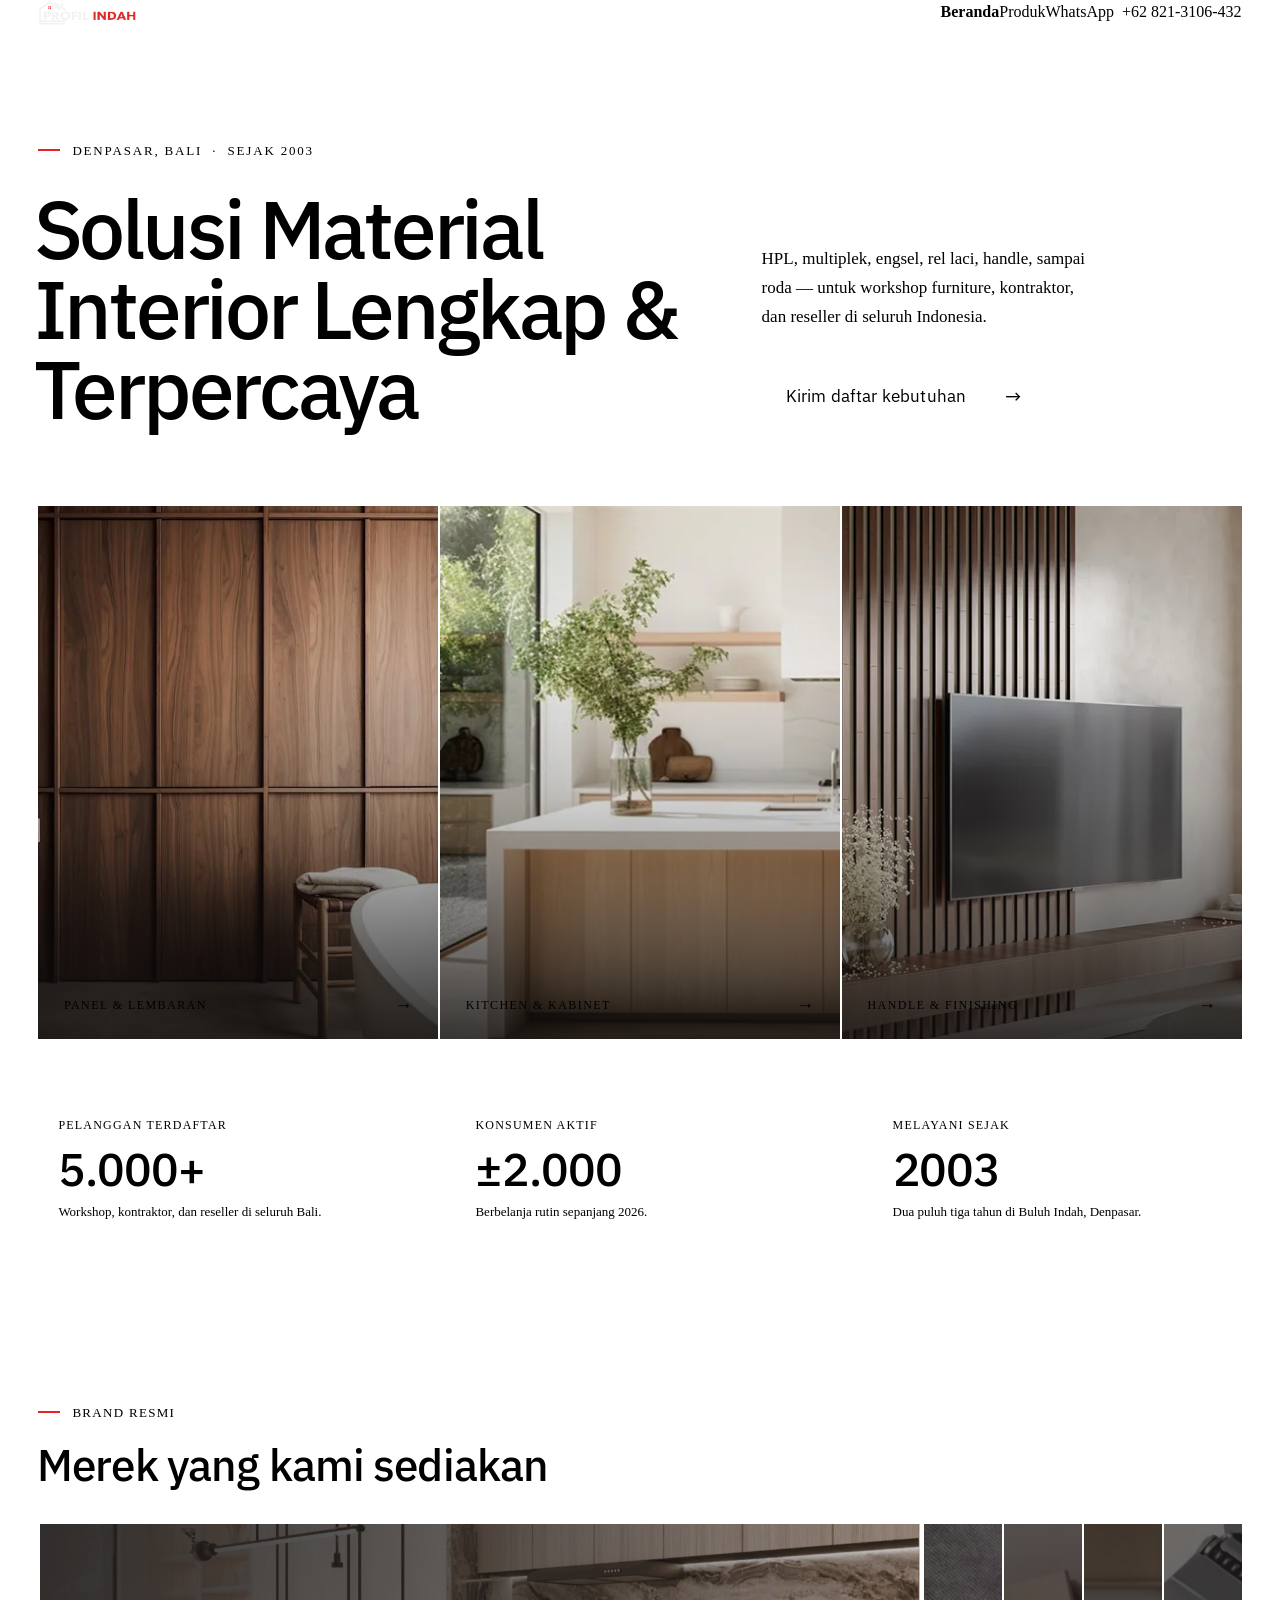
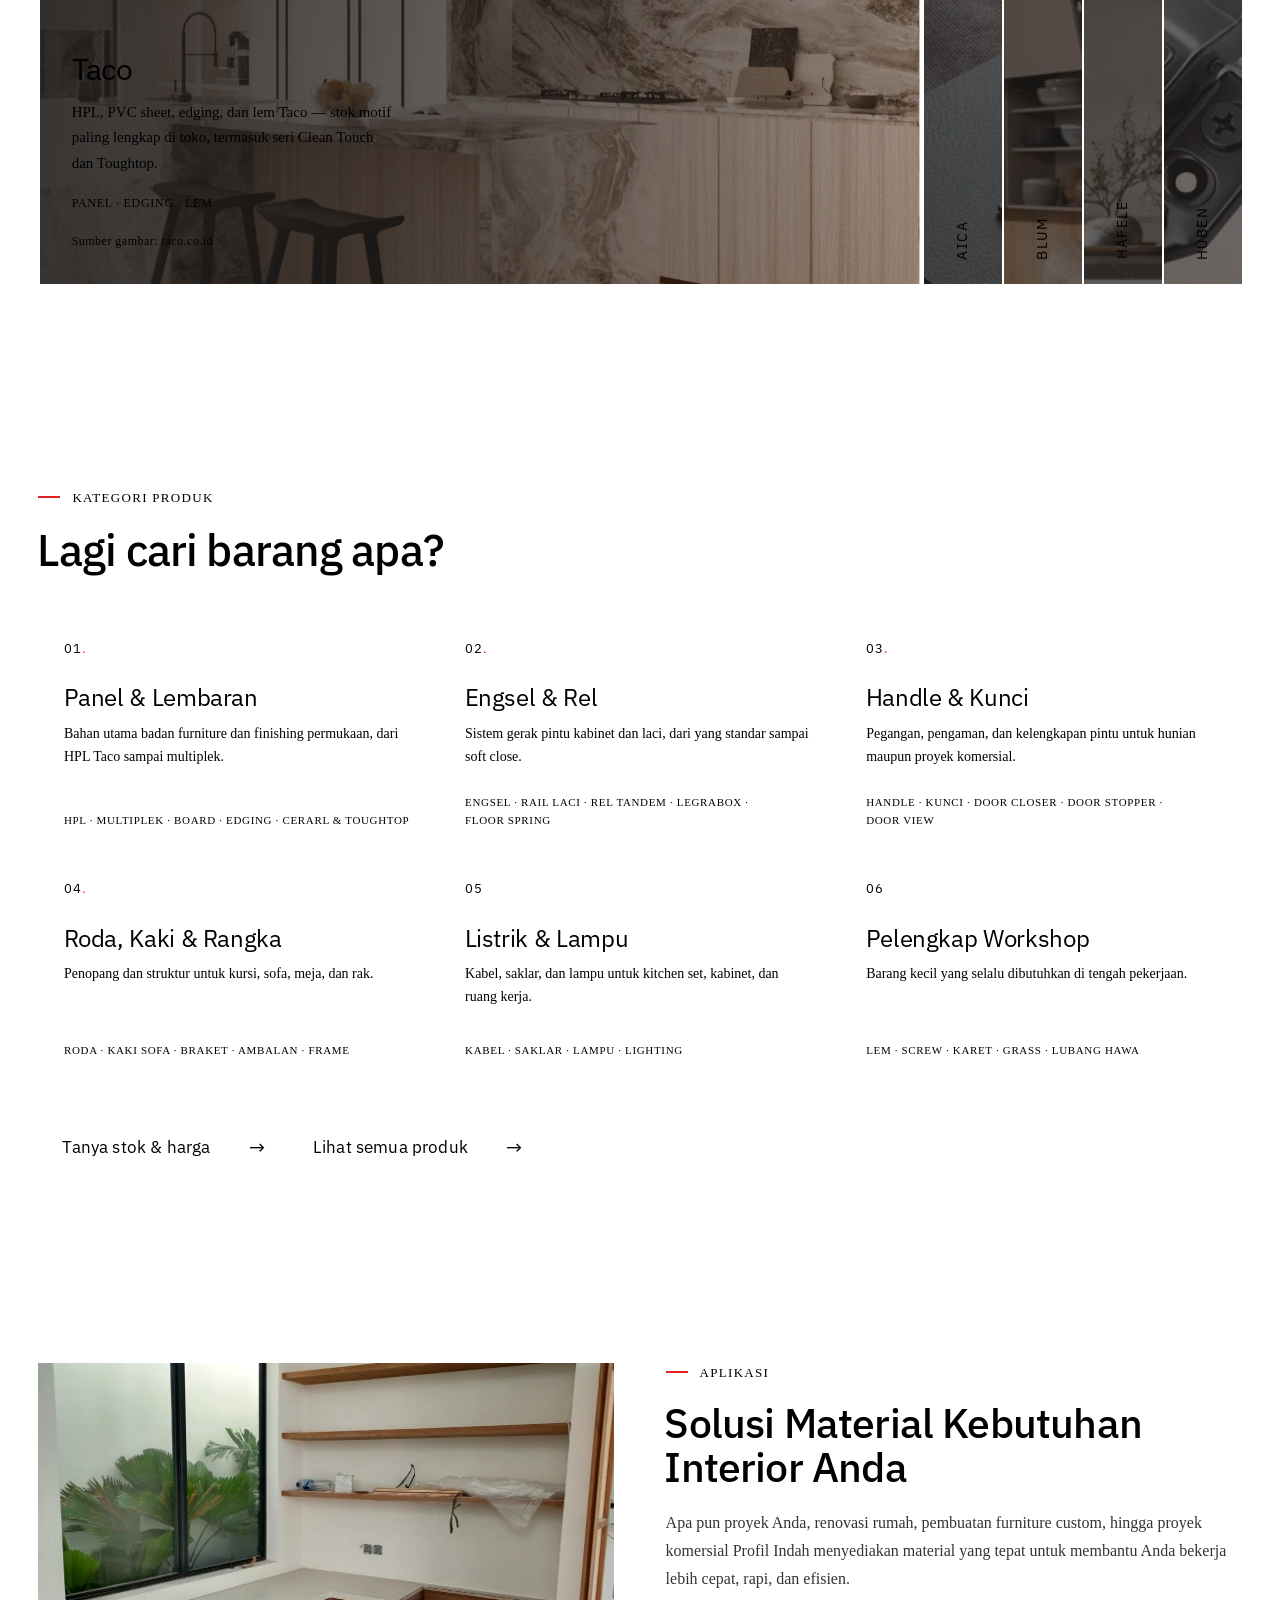
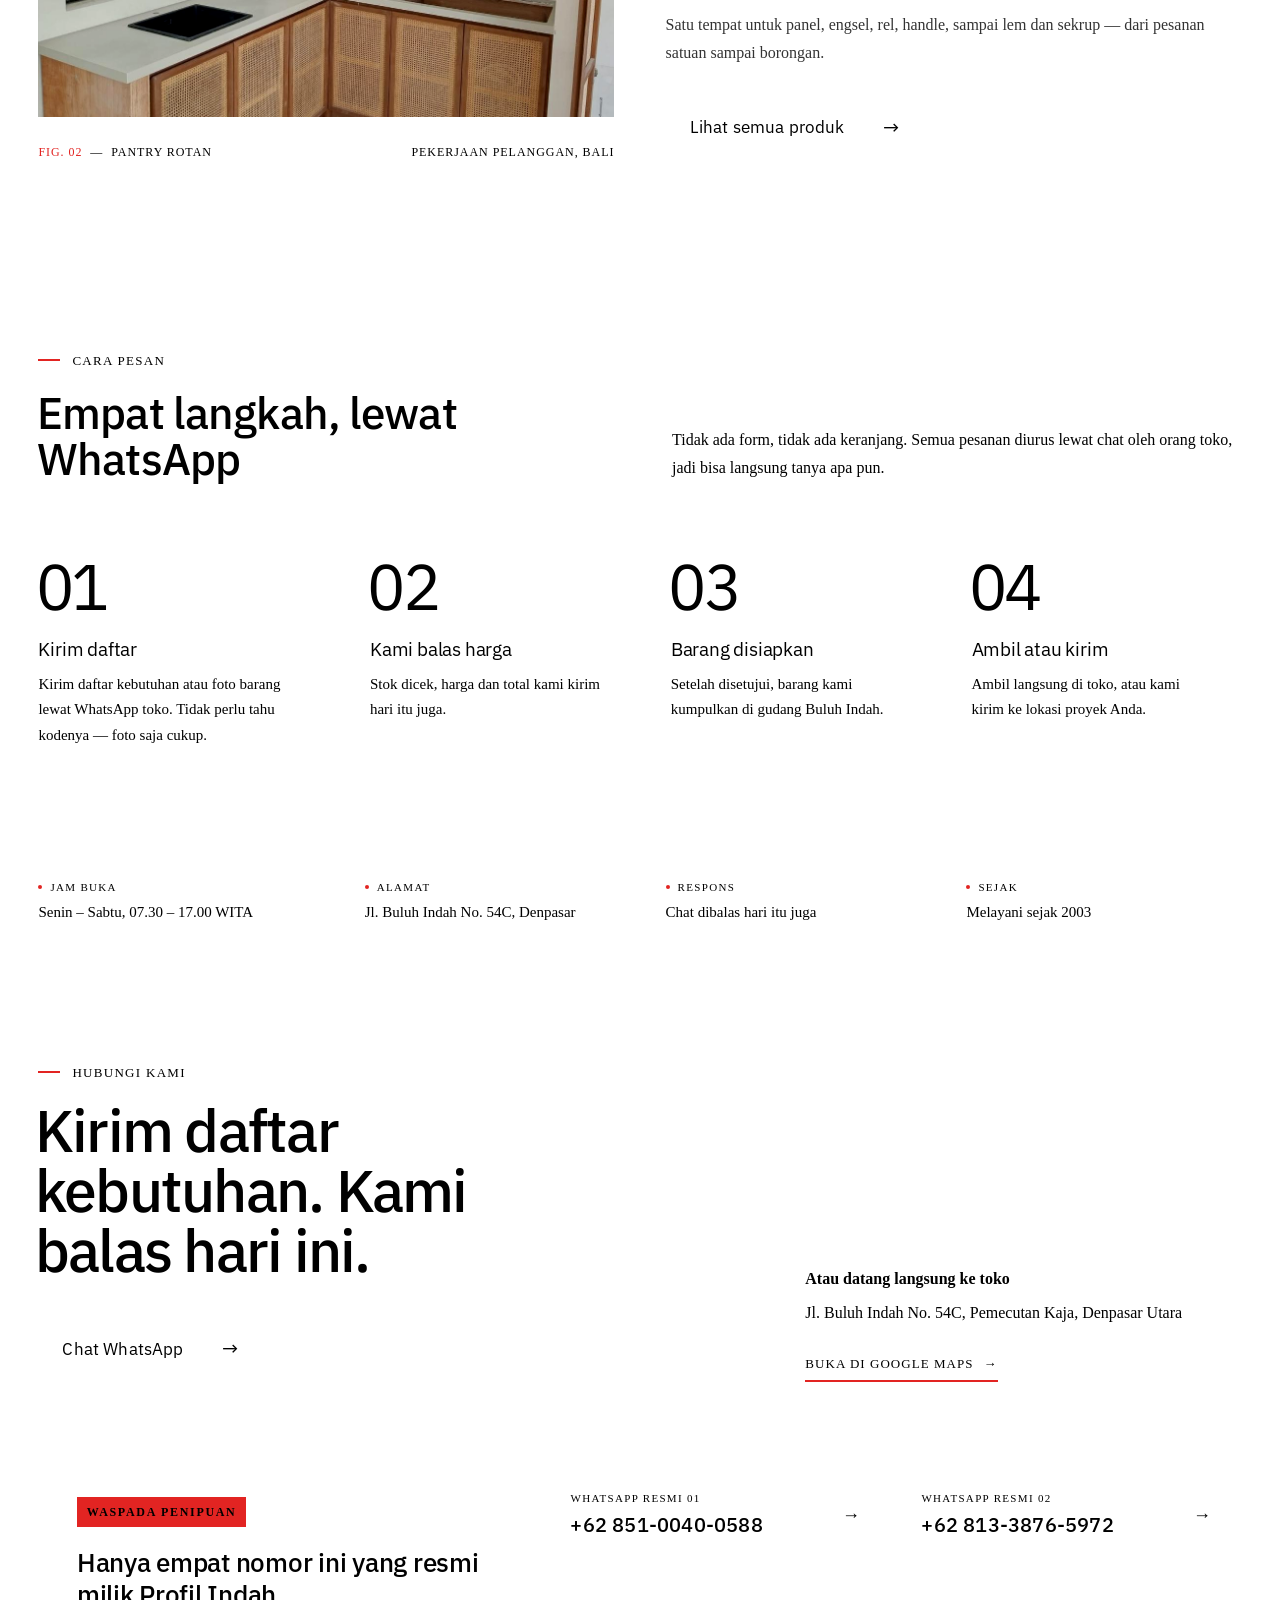
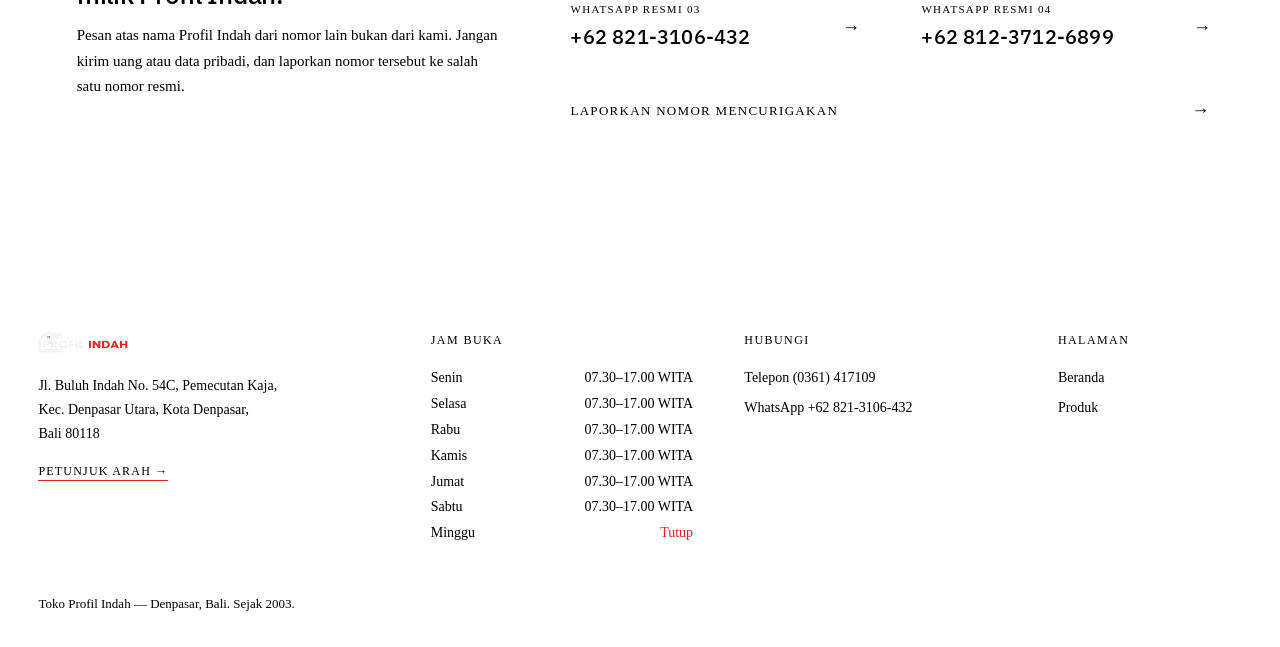
==== commit 449f0632: "Update on photos" ====
--- a/index.html
+++ b/index.html
@@ -12,12 +12,12 @@
 <meta property="og:title" content="Toko Profil Indah — Material Interior, Denpasar">
 <meta property="og:description" content="HPL, multiplek, engsel, rel laci, handle, sampai roda untuk workshop furniture, kontraktor, dan reseller. Jl. Buluh Indah, Denpasar, sejak 2003.">
 <meta property="og:url" content="https://profilindah.id/">
-<meta property="og:image" content="https://profilindah.id/assets/og-image.jpg">
+<meta property="og:image" content="https://profilindah.id/assets/og-profil-indah.jpg">
 <meta property="og:image:width" content="1200">
 <meta property="og:image:height" content="630">
 <meta property="og:image:alt" content="Toko Profil Indah: Solusi Material Interior Lengkap &amp; Terpercaya">
 <meta name="twitter:card" content="summary_large_image">
-<script type="application/ld+json">{"@context": "https://schema.org", "@type": "HardwareStore", "@id": "https://profilindah.id/#toko", "name": "Toko Profil Indah", "url": "https://profilindah.id/", "logo": "https://profilindah.id/assets/pi-icon-512.png", "image": "https://profilindah.id/assets/og-image.jpg", "description": "Toko material interior dan hardware furniture di Denpasar sejak 2003: HPL, multiplek, engsel, rel laci, handle, roda, lampu, lem, dan sekrup.", "telephone": "+62361417109", "foundingDate": "2003", "address": {"@type": "PostalAddress", "streetAddress": "Jl. Buluh Indah No. 54C, Pemecutan Kaja, Kec. Denpasar Utara", "addressLocality": "Denpasar", "addressRegion": "Bali", "postalCode": "80118", "addressCountry": "ID"}, "openingHoursSpecification": [{"@type": "OpeningHoursSpecification", "dayOfWeek": ["Monday", "Tuesday", "Wednesday", "Thursday", "Friday", "Saturday"], "opens": "07:30", "closes": "17:00"}], "contactPoint": [{"@type": "ContactPoint", "contactType": "customer service", "telephone": "+6285100400588", "availableLanguage": "id"}, {"@type": "ContactPoint", "contactType": "customer service", "telephone": "+6281338765972", "availableLanguage": "id"}, {"@type": "ContactPoint", "contactType": "customer service", "telephone": "+628213106432", "availableLanguage": "id"}, {"@type": "ContactPoint", "contactType": "customer service", "telephone": "+6281237126899", "availableLanguage": "id"}]}</script>
+<script type="application/ld+json">{"@context": "https://schema.org", "@type": "HardwareStore", "@id": "https://profilindah.id/#toko", "name": "Toko Profil Indah", "url": "https://profilindah.id/", "logo": "https://profilindah.id/assets/pi-icon-512.png", "image": "https://profilindah.id/assets/og-profil-indah.jpg", "description": "Toko material interior dan hardware furniture di Denpasar sejak 2003: HPL, multiplek, engsel, rel laci, handle, roda, lampu, lem, dan sekrup.", "telephone": "+62361417109", "foundingDate": "2003", "address": {"@type": "PostalAddress", "streetAddress": "Jl. Buluh Indah No. 54C, Pemecutan Kaja, Kec. Denpasar Utara", "addressLocality": "Denpasar", "addressRegion": "Bali", "postalCode": "80118", "addressCountry": "ID"}, "openingHoursSpecification": [{"@type": "OpeningHoursSpecification", "dayOfWeek": ["Monday", "Tuesday", "Wednesday", "Thursday", "Friday", "Saturday"], "opens": "07:30", "closes": "17:00"}], "contactPoint": [{"@type": "ContactPoint", "contactType": "customer service", "telephone": "+6285100400588", "availableLanguage": "id"}, {"@type": "ContactPoint", "contactType": "customer service", "telephone": "+6281338765972", "availableLanguage": "id"}, {"@type": "ContactPoint", "contactType": "customer service", "telephone": "+628213106432", "availableLanguage": "id"}, {"@type": "ContactPoint", "contactType": "customer service", "telephone": "+6281237126899", "availableLanguage": "id"}]}</script>
 <link rel="stylesheet" href="https://cdn.jsdelivr.net/npm/bootstrap@5.3.3/dist/css/bootstrap.min.css">
 <link rel="stylesheet" href="css/modernist.css">
 <link rel="preconnect" href="https://fonts.googleapis.com">
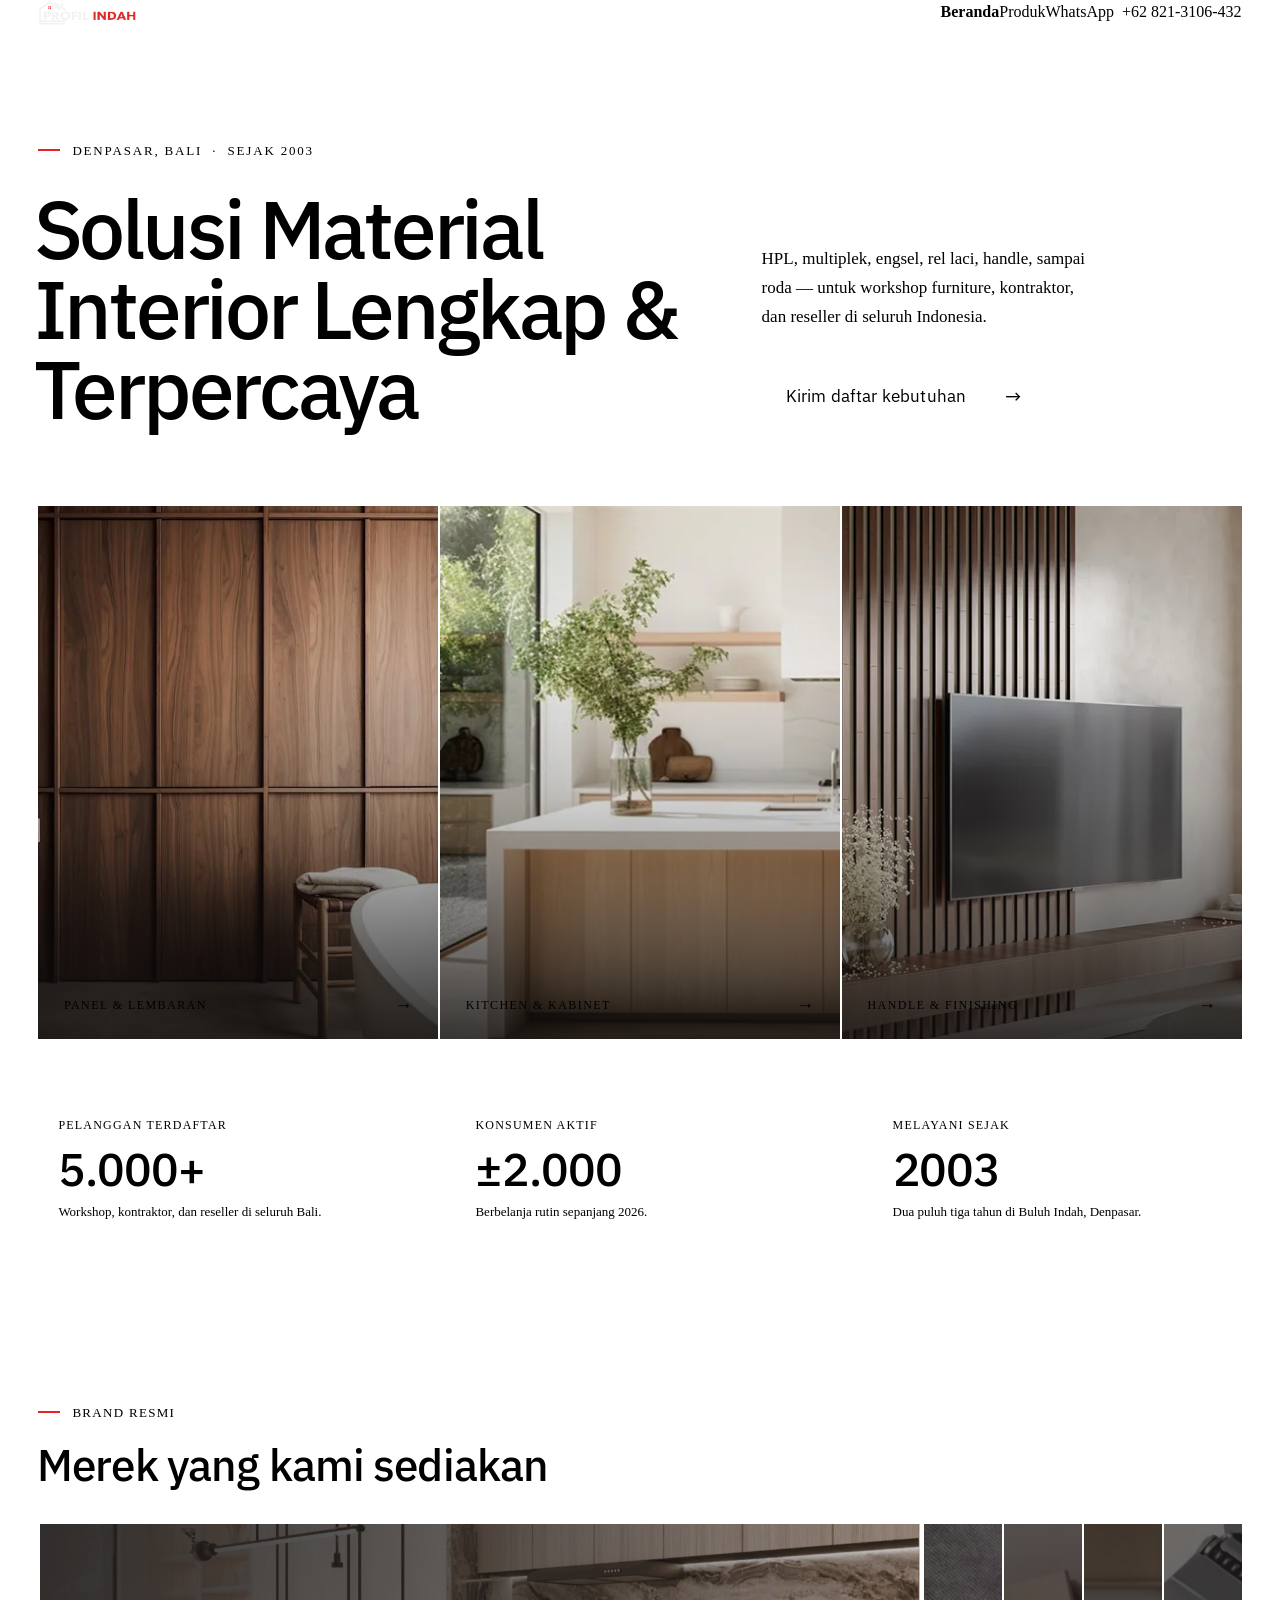
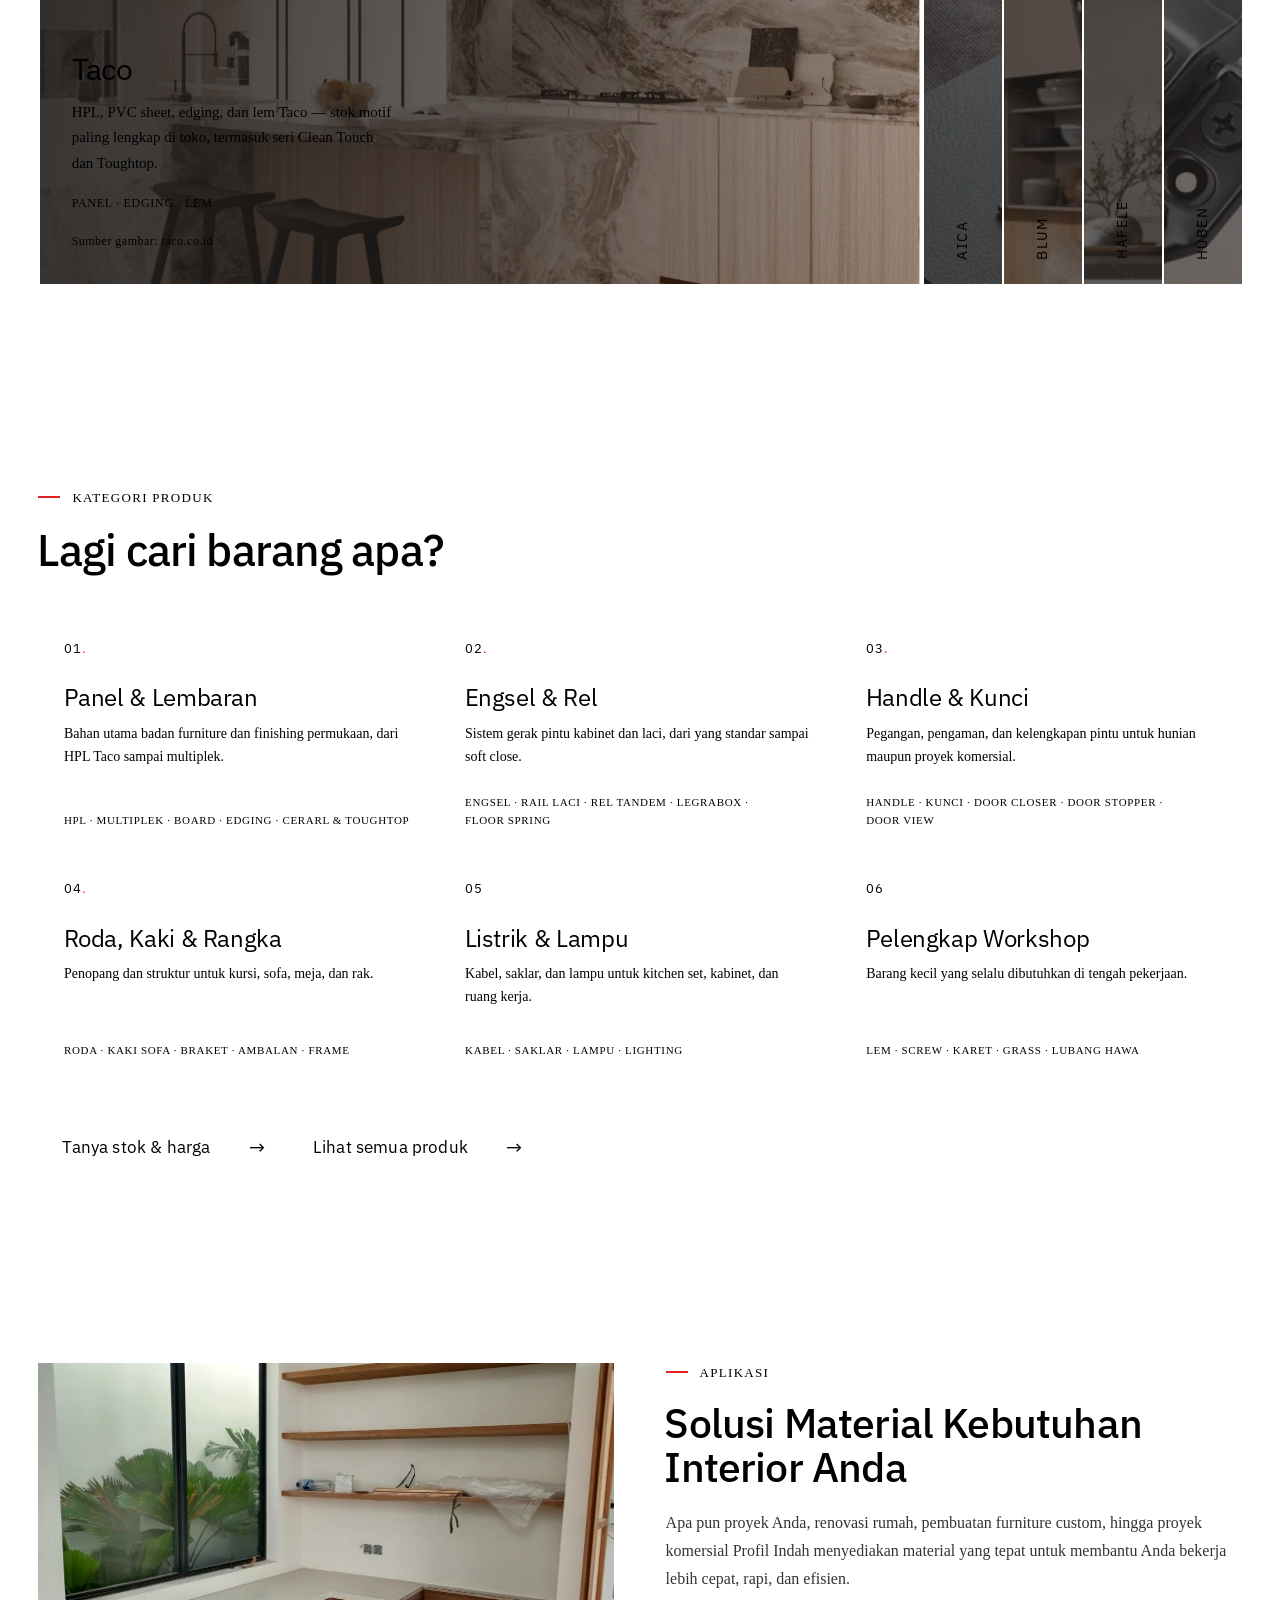
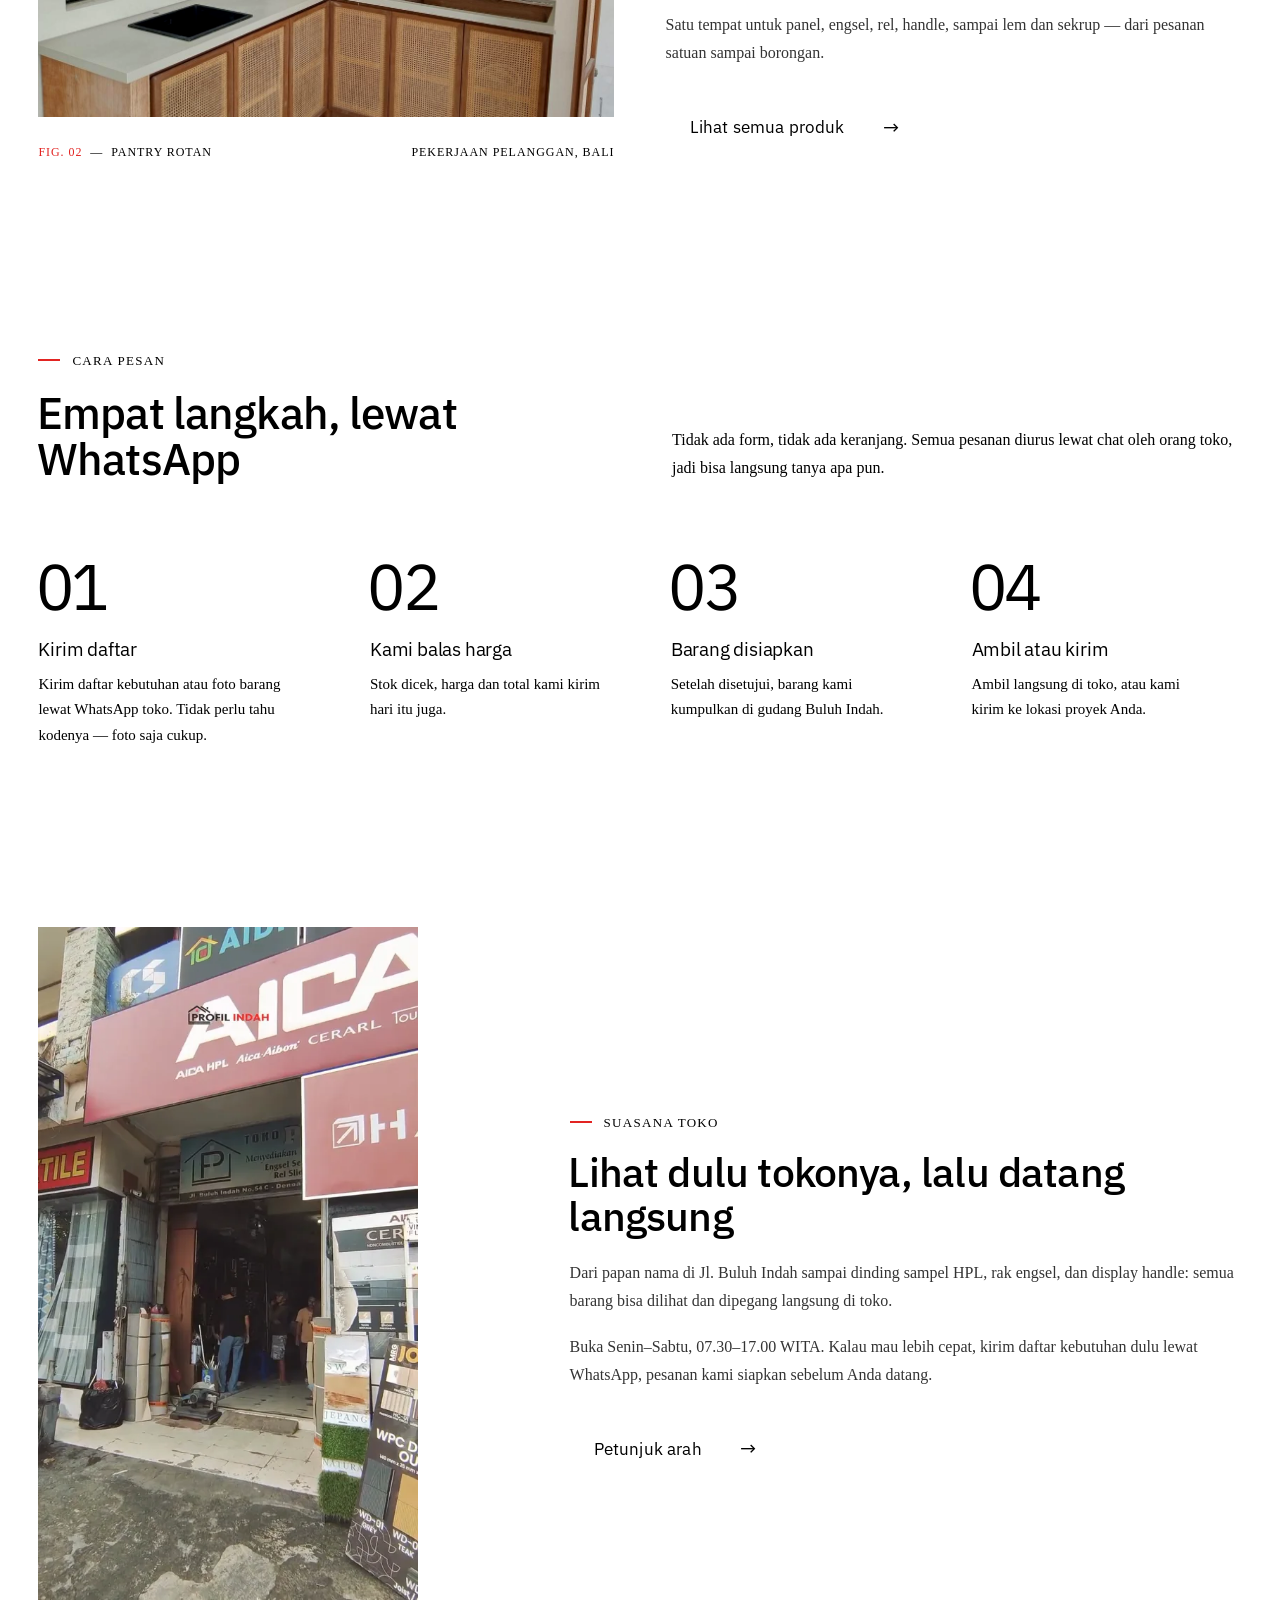
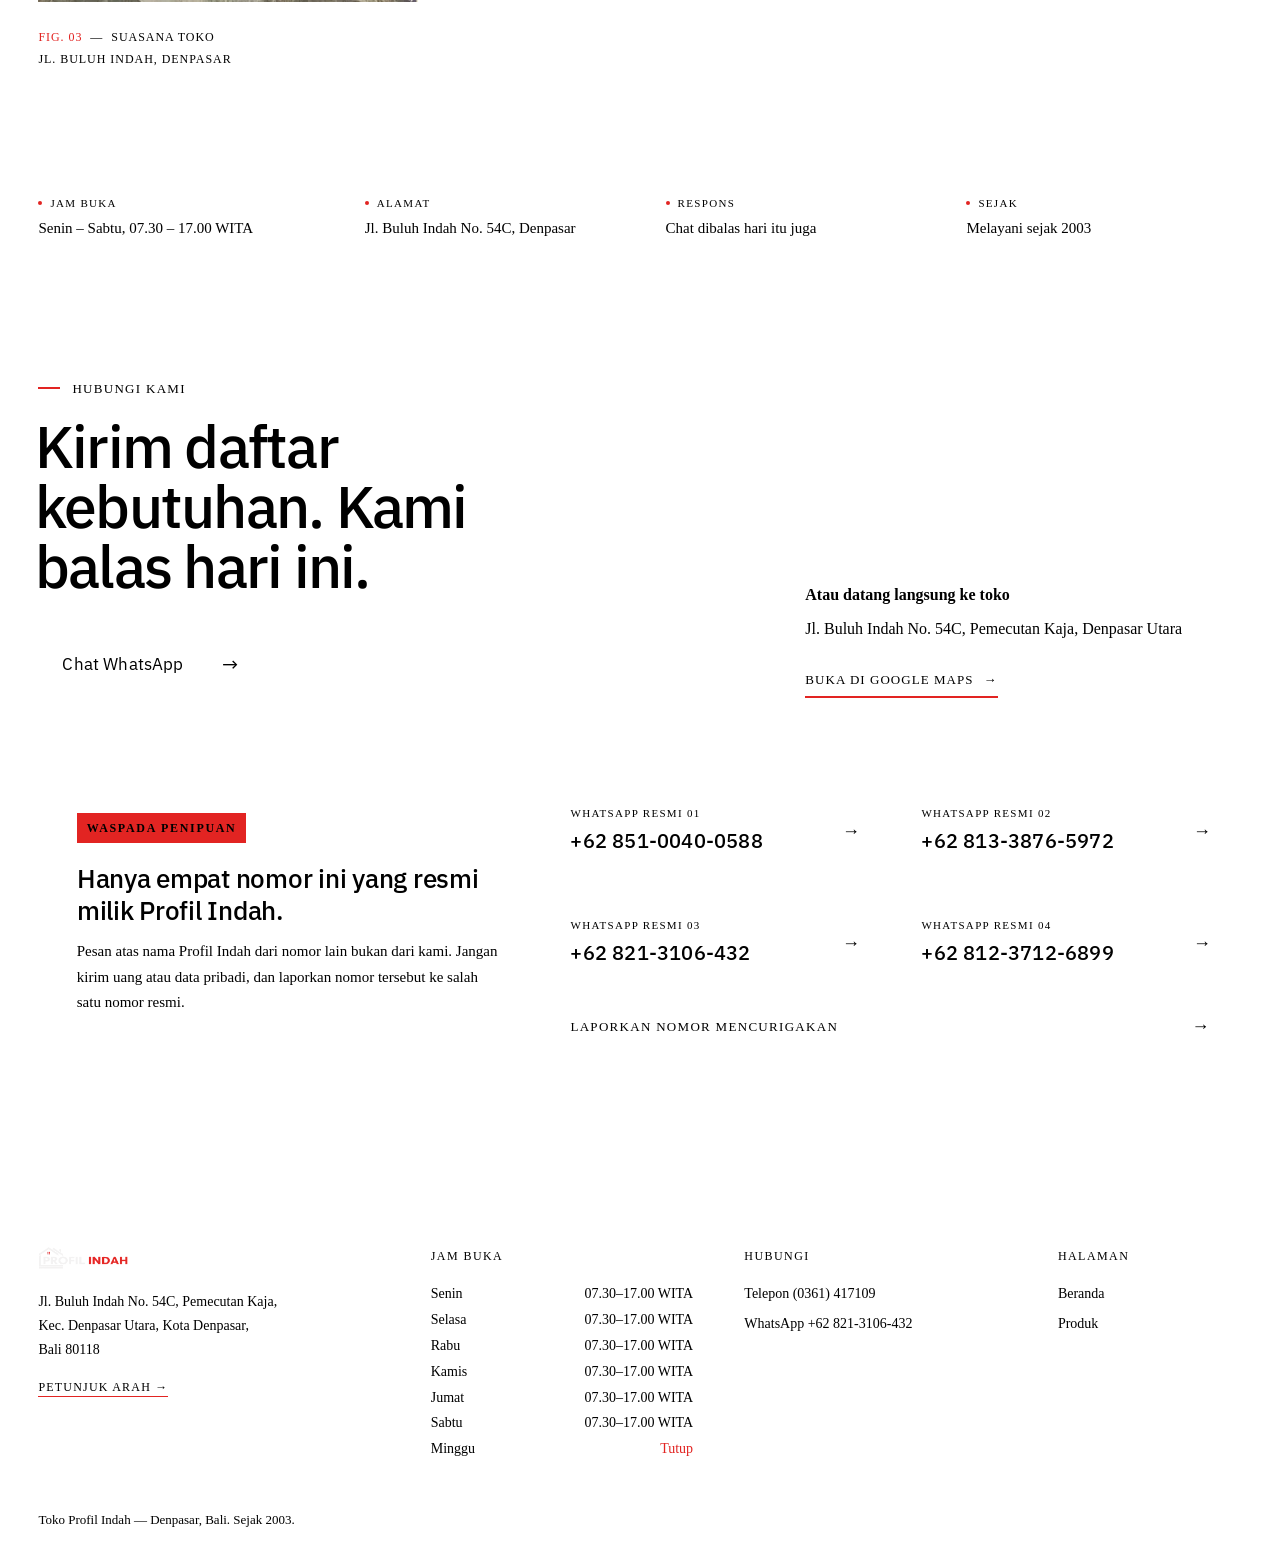
==== commit 28f02e66: "Update added video" ====
--- a/index.html
+++ b/index.html
@@ -135,9 +135,9 @@
 <div style="background: color-mix(in oklch, var(--color-neutral-900) 72%, black); color: var(--color-bg);">
 
   <nav class="nav" style="position: sticky; top: 0; z-index: 20; background: color-mix(in oklch, var(--color-neutral-900) 72%, black); border-bottom: 1px solid color-mix(in srgb, var(--color-bg) 14%, transparent); padding-inline: max(clamp(20px, 3vw, 56px), calc((100% - 1440px) / 2));">
-    <a class="nav-brand" href="index.html" style="display: flex; align-items: center; margin-right: auto;"><img src="assets/logo-wordmark-light.png" alt="Profil Indah" style="display: block; height: 26px; width: auto;"></a>
-    <a class="pi-navlink" href="index.html" style="text-decoration: none; white-space: nowrap; color: var(--color-bg); font-weight: 600;">Beranda</a>
-    <a class="pi-navlink" href="produk.html" style="text-decoration: none; white-space: nowrap; color: var(--color-neutral-300);">Produk</a>
+    <a class="nav-brand" href="/" style="display: flex; align-items: center; margin-right: auto;"><img src="assets/logo-wordmark-light.png" alt="Profil Indah" style="display: block; height: 26px; width: auto;"></a>
+    <a class="pi-navlink" href="/" style="text-decoration: none; white-space: nowrap; color: var(--color-bg); font-weight: 600;">Beranda</a>
+    <a class="pi-navlink" href="produk" style="text-decoration: none; white-space: nowrap; color: var(--color-neutral-300);">Produk</a>
     <a href="https://wa.me/628213106432" target="_blank" rel="noopener" style="text-decoration: none; white-space: nowrap; color: var(--color-bg);">WhatsApp &nbsp;+62 821-3106-432</a>
   </nav>
 
@@ -160,7 +160,7 @@
         </div>
       </div>
       <div class="pi-htiles" style="display: grid; grid-template-columns: repeat(3, minmax(0, 1fr)); gap: 2px;">
-        <a class="pi-htile pi-rise" href="kategori.html#panel" style="position: relative; display: block; overflow: hidden; aspect-ratio: 3 / 4; border: 1px solid color-mix(in srgb, var(--color-bg) 22%, transparent); text-decoration: none; color: var(--color-bg); background: var(--color-neutral-800); animation-delay: 0.3s;">
+        <a class="pi-htile pi-rise" href="kategori-panel" style="position: relative; display: block; overflow: hidden; aspect-ratio: 3 / 4; border: 1px solid color-mix(in srgb, var(--color-bg) 22%, transparent); text-decoration: none; color: var(--color-bg); background: var(--color-neutral-800); animation-delay: 0.3s;">
           <img src="assets/photo-walnut-panel.webp" alt="Dinding panel walnut" style="position: absolute; inset: 0; width: 100%; height: 100%; object-fit: cover;">
           <div style="position: absolute; inset: 0; background: linear-gradient(0deg, color-mix(in srgb, #0e0d0d 82%, transparent) 0%, color-mix(in srgb, #0e0d0d 18%, transparent) 45%, transparent 70%);"></div>
           <div style="position: absolute; left: 0; right: 0; bottom: 0; display: flex; align-items: center; justify-content: space-between; gap: 12px; padding: clamp(16px, 2vw, 28px);">
@@ -168,7 +168,7 @@
             <span class="pi-cta-arrow" style="font-size: 18px; line-height: 1;">&#8594;</span>
           </div>
         </a>
-        <a class="pi-htile pi-rise" href="kategori.html#engsel" style="position: relative; display: block; overflow: hidden; aspect-ratio: 3 / 4; border: 1px solid color-mix(in srgb, var(--color-bg) 22%, transparent); text-decoration: none; color: var(--color-bg); background: var(--color-neutral-800); animation-delay: 0.38s;">
+        <a class="pi-htile pi-rise" href="kategori-engsel" style="position: relative; display: block; overflow: hidden; aspect-ratio: 3 / 4; border: 1px solid color-mix(in srgb, var(--color-bg) 22%, transparent); text-decoration: none; color: var(--color-bg); background: var(--color-neutral-800); animation-delay: 0.38s;">
           <img src="assets/photo-kitchen-island.webp" alt="Kitchen island kayu dengan top putih" style="position: absolute; inset: 0; width: 100%; height: 100%; object-fit: cover;">
           <div style="position: absolute; inset: 0; background: linear-gradient(0deg, color-mix(in srgb, #0e0d0d 82%, transparent) 0%, color-mix(in srgb, #0e0d0d 18%, transparent) 45%, transparent 70%);"></div>
           <div style="position: absolute; left: 0; right: 0; bottom: 0; display: flex; align-items: center; justify-content: space-between; gap: 12px; padding: clamp(16px, 2vw, 28px);">
@@ -176,7 +176,7 @@
             <span class="pi-cta-arrow" style="font-size: 18px; line-height: 1;">&#8594;</span>
           </div>
         </a>
-        <a class="pi-htile pi-rise" href="kategori.html#handle" style="position: relative; display: block; overflow: hidden; aspect-ratio: 3 / 4; border: 1px solid color-mix(in srgb, var(--color-bg) 22%, transparent); text-decoration: none; color: var(--color-bg); background: var(--color-neutral-800); animation-delay: 0.46s;">
+        <a class="pi-htile pi-rise" href="kategori-handle" style="position: relative; display: block; overflow: hidden; aspect-ratio: 3 / 4; border: 1px solid color-mix(in srgb, var(--color-bg) 22%, transparent); text-decoration: none; color: var(--color-bg); background: var(--color-neutral-800); animation-delay: 0.46s;">
           <img src="assets/photo-slat-wall.webp" alt="Kabinet dan dinding lamela" style="position: absolute; inset: 0; width: 100%; height: 100%; object-fit: cover;">
           <div style="position: absolute; inset: 0; background: linear-gradient(0deg, color-mix(in srgb, #0e0d0d 82%, transparent) 0%, color-mix(in srgb, #0e0d0d 18%, transparent) 45%, transparent 70%);"></div>
           <div style="position: absolute; left: 0; right: 0; bottom: 0; display: flex; align-items: center; justify-content: space-between; gap: 12px; padding: clamp(16px, 2vw, 28px);">
@@ -297,37 +297,37 @@
       <span style="display: block; font-size: 13px; letter-spacing: 0.1em; text-transform: uppercase; color: var(--color-neutral-400); margin: 0 0 18px;"><span aria-hidden="true" style="display: inline-block; width: 22px; height: 2px; background: var(--color-accent); margin-right: 12px; vertical-align: middle; transform: translateY(-2px);"></span>Kategori produk</span>
       <h2 style="font-size: clamp(28px, 3.4vw, 44px); line-height: 1.08; letter-spacing: -0.02em; margin: 0 0 40px; margin-left: -0.03em; max-width: 22ch; font-weight: 500; color: var(--color-bg);">Lagi cari barang apa?</h2>
       <div class="pi-catgrid" style="display: grid; grid-template-columns: repeat(3, minmax(0, 1fr)); border-top: 1px solid color-mix(in srgb, var(--color-bg) 16%, transparent); border-left: 1px solid color-mix(in srgb, var(--color-bg) 16%, transparent);">
-        <a class="pi-cell" href="kategori.html#panel" style="display: flex; flex-direction: column; min-height: 230px; padding: 26px clamp(18px, 2vw, 28px) 24px; border-right: 1px solid color-mix(in srgb, var(--color-bg) 16%, transparent); border-bottom: 1px solid color-mix(in srgb, var(--color-bg) 16%, transparent); text-decoration: none; color: var(--color-bg); transition: background 0.25s;">
+        <a class="pi-cell" href="kategori-panel" style="display: flex; flex-direction: column; min-height: 230px; padding: 26px clamp(18px, 2vw, 28px) 24px; border-right: 1px solid color-mix(in srgb, var(--color-bg) 16%, transparent); border-bottom: 1px solid color-mix(in srgb, var(--color-bg) 16%, transparent); text-decoration: none; color: var(--color-bg); transition: background 0.25s;">
           <div style="display: flex; align-items: center; justify-content: space-between; margin: 0 0 26px;"><span style="font-family: var(--font-heading); font-weight: var(--font-heading-weight); font-size: 13px; letter-spacing: 0.08em; color: var(--color-neutral-500);">01<span style="color: var(--color-accent);">.</span></span><span class="pi-arrow" style="font-family: var(--font-heading); font-size: 17px; line-height: 1; color: var(--color-accent);">&#8594;</span></div>
           <h3 style="font-size: clamp(19px, 1.9vw, 24px); line-height: 1.15; letter-spacing: -0.015em; margin: 0 0 10px; margin-left: -0.02em; color: var(--color-bg);">Panel &amp; Lembaran</h3>
           <p style="font-size: 14px; line-height: 1.65; margin: 0 0 14px; color: var(--color-neutral-400);">Bahan utama badan furniture dan finishing permukaan, dari HPL Taco sampai multiplek.</p>
           <p style="font-size: 11px; letter-spacing: 0.06em; text-transform: uppercase; line-height: 1.6; margin: auto 0 0; padding-top: 12px; border-top: 1px solid color-mix(in srgb, var(--color-bg) 14%, transparent); color: var(--color-neutral-400);">HPL · Multiplek · Board · Edging · Cerarl &amp; Toughtop</p>
         </a>
-        <a class="pi-cell" href="kategori.html#engsel" style="display: flex; flex-direction: column; min-height: 230px; padding: 26px clamp(18px, 2vw, 28px) 24px; border-right: 1px solid color-mix(in srgb, var(--color-bg) 16%, transparent); border-bottom: 1px solid color-mix(in srgb, var(--color-bg) 16%, transparent); text-decoration: none; color: var(--color-bg); transition: background 0.25s;">
+        <a class="pi-cell" href="kategori-engsel" style="display: flex; flex-direction: column; min-height: 230px; padding: 26px clamp(18px, 2vw, 28px) 24px; border-right: 1px solid color-mix(in srgb, var(--color-bg) 16%, transparent); border-bottom: 1px solid color-mix(in srgb, var(--color-bg) 16%, transparent); text-decoration: none; color: var(--color-bg); transition: background 0.25s;">
           <div style="display: flex; align-items: center; justify-content: space-between; margin: 0 0 26px;"><span style="font-family: var(--font-heading); font-weight: var(--font-heading-weight); font-size: 13px; letter-spacing: 0.08em; color: var(--color-neutral-500);">02<span style="color: var(--color-accent);">.</span></span><span class="pi-arrow" style="font-family: var(--font-heading); font-size: 17px; line-height: 1; color: var(--color-accent);">&#8594;</span></div>
           <h3 style="font-size: clamp(19px, 1.9vw, 24px); line-height: 1.15; letter-spacing: -0.015em; margin: 0 0 10px; margin-left: -0.02em; color: var(--color-bg);">Engsel &amp; Rel</h3>
           <p style="font-size: 14px; line-height: 1.65; margin: 0 0 14px; color: var(--color-neutral-400);">Sistem gerak pintu kabinet dan laci, dari yang standar sampai soft close.</p>
           <p style="font-size: 11px; letter-spacing: 0.06em; text-transform: uppercase; line-height: 1.6; margin: auto 0 0; padding-top: 12px; border-top: 1px solid color-mix(in srgb, var(--color-bg) 14%, transparent); color: var(--color-neutral-400);">Engsel · Rail laci · Rel tandem · Legrabox · Floor spring</p>
         </a>
-        <a class="pi-cell" href="kategori.html#handle" style="display: flex; flex-direction: column; min-height: 230px; padding: 26px clamp(18px, 2vw, 28px) 24px; border-right: 1px solid color-mix(in srgb, var(--color-bg) 16%, transparent); border-bottom: 1px solid color-mix(in srgb, var(--color-bg) 16%, transparent); text-decoration: none; color: var(--color-bg); transition: background 0.25s;">
+        <a class="pi-cell" href="kategori-handle" style="display: flex; flex-direction: column; min-height: 230px; padding: 26px clamp(18px, 2vw, 28px) 24px; border-right: 1px solid color-mix(in srgb, var(--color-bg) 16%, transparent); border-bottom: 1px solid color-mix(in srgb, var(--color-bg) 16%, transparent); text-decoration: none; color: var(--color-bg); transition: background 0.25s;">
           <div style="display: flex; align-items: center; justify-content: space-between; margin: 0 0 26px;"><span style="font-family: var(--font-heading); font-weight: var(--font-heading-weight); font-size: 13px; letter-spacing: 0.08em; color: var(--color-neutral-500);">03<span style="color: var(--color-accent);">.</span></span><span class="pi-arrow" style="font-family: var(--font-heading); font-size: 17px; line-height: 1; color: var(--color-accent);">&#8594;</span></div>
           <h3 style="font-size: clamp(19px, 1.9vw, 24px); line-height: 1.15; letter-spacing: -0.015em; margin: 0 0 10px; margin-left: -0.02em; color: var(--color-bg);">Handle &amp; Kunci</h3>
           <p style="font-size: 14px; line-height: 1.65; margin: 0 0 14px; color: var(--color-neutral-400);">Pegangan, pengaman, dan kelengkapan pintu untuk hunian maupun proyek komersial.</p>
           <p style="font-size: 11px; letter-spacing: 0.06em; text-transform: uppercase; line-height: 1.6; margin: auto 0 0; padding-top: 12px; border-top: 1px solid color-mix(in srgb, var(--color-bg) 14%, transparent); color: var(--color-neutral-400);">Handle · Kunci · Door closer · Door stopper · Door view</p>
         </a>
-        <a class="pi-cell" href="kategori.html#roda" style="display: flex; flex-direction: column; min-height: 230px; padding: 26px clamp(18px, 2vw, 28px) 24px; border-right: 1px solid color-mix(in srgb, var(--color-bg) 16%, transparent); border-bottom: 1px solid color-mix(in srgb, var(--color-bg) 16%, transparent); text-decoration: none; color: var(--color-bg); transition: background 0.25s;">
+        <a class="pi-cell" href="kategori-roda" style="display: flex; flex-direction: column; min-height: 230px; padding: 26px clamp(18px, 2vw, 28px) 24px; border-right: 1px solid color-mix(in srgb, var(--color-bg) 16%, transparent); border-bottom: 1px solid color-mix(in srgb, var(--color-bg) 16%, transparent); text-decoration: none; color: var(--color-bg); transition: background 0.25s;">
           <div style="display: flex; align-items: center; justify-content: space-between; margin: 0 0 26px;"><span style="font-family: var(--font-heading); font-weight: var(--font-heading-weight); font-size: 13px; letter-spacing: 0.08em; color: var(--color-neutral-500);">04<span style="color: var(--color-accent);">.</span></span><span class="pi-arrow" style="font-family: var(--font-heading); font-size: 17px; line-height: 1; color: var(--color-accent);">&#8594;</span></div>
           <h3 style="font-size: clamp(19px, 1.9vw, 24px); line-height: 1.15; letter-spacing: -0.015em; margin: 0 0 10px; margin-left: -0.02em; color: var(--color-bg);">Roda, Kaki &amp; Rangka</h3>
           <p style="font-size: 14px; line-height: 1.65; margin: 0 0 14px; color: var(--color-neutral-400);">Penopang dan struktur untuk kursi, sofa, meja, dan rak.</p>
           <p style="font-size: 11px; letter-spacing: 0.06em; text-transform: uppercase; line-height: 1.6; margin: auto 0 0; padding-top: 12px; border-top: 1px solid color-mix(in srgb, var(--color-bg) 14%, transparent); color: var(--color-neutral-400);">Roda · Kaki sofa · Braket · Ambalan · Frame</p>
         </a>
-        <a class="pi-cell" href="kategori.html#listrik" style="display: flex; flex-direction: column; min-height: 230px; padding: 26px clamp(18px, 2vw, 28px) 24px; border-right: 1px solid color-mix(in srgb, var(--color-bg) 16%, transparent); border-bottom: 1px solid color-mix(in srgb, var(--color-bg) 16%, transparent); text-decoration: none; color: var(--color-bg); transition: background 0.25s;">
+        <a class="pi-cell" href="kategori-listrik" style="display: flex; flex-direction: column; min-height: 230px; padding: 26px clamp(18px, 2vw, 28px) 24px; border-right: 1px solid color-mix(in srgb, var(--color-bg) 16%, transparent); border-bottom: 1px solid color-mix(in srgb, var(--color-bg) 16%, transparent); text-decoration: none; color: var(--color-bg); transition: background 0.25s;">
           <div style="display: flex; align-items: center; justify-content: space-between; margin: 0 0 26px;"><span style="font-family: var(--font-heading); font-weight: var(--font-heading-weight); font-size: 13px; letter-spacing: 0.08em; color: var(--color-neutral-500);">05</span><span class="pi-arrow" style="font-family: var(--font-heading); font-size: 17px; line-height: 1; color: var(--color-accent);">&#8594;</span></div>
           <h3 style="font-size: clamp(19px, 1.9vw, 24px); line-height: 1.15; letter-spacing: -0.015em; margin: 0 0 10px; margin-left: -0.02em; color: var(--color-bg);">Listrik &amp; Lampu</h3>
           <p style="font-size: 14px; line-height: 1.65; margin: 0 0 14px; color: var(--color-neutral-400);">Kabel, saklar, dan lampu untuk kitchen set, kabinet, dan ruang kerja.</p>
           <p style="font-size: 11px; letter-spacing: 0.06em; text-transform: uppercase; line-height: 1.6; margin: auto 0 0; padding-top: 12px; border-top: 1px solid color-mix(in srgb, var(--color-bg) 14%, transparent); color: var(--color-neutral-400);">Kabel · Saklar · Lampu · Lighting</p>
         </a>
-        <a class="pi-cell" href="kategori.html#pelengkap" style="display: flex; flex-direction: column; min-height: 230px; padding: 26px clamp(18px, 2vw, 28px) 24px; border-right: 1px solid color-mix(in srgb, var(--color-bg) 16%, transparent); border-bottom: 1px solid color-mix(in srgb, var(--color-bg) 16%, transparent); text-decoration: none; color: var(--color-bg); transition: background 0.25s;">
+        <a class="pi-cell" href="kategori-pelengkap" style="display: flex; flex-direction: column; min-height: 230px; padding: 26px clamp(18px, 2vw, 28px) 24px; border-right: 1px solid color-mix(in srgb, var(--color-bg) 16%, transparent); border-bottom: 1px solid color-mix(in srgb, var(--color-bg) 16%, transparent); text-decoration: none; color: var(--color-bg); transition: background 0.25s;">
           <div style="display: flex; align-items: center; justify-content: space-between; margin: 0 0 26px;"><span style="font-family: var(--font-heading); font-weight: var(--font-heading-weight); font-size: 13px; letter-spacing: 0.08em; color: var(--color-neutral-500);">06</span><span class="pi-arrow" style="font-family: var(--font-heading); font-size: 17px; line-height: 1; color: var(--color-accent);">&#8594;</span></div>
           <h3 style="font-size: clamp(19px, 1.9vw, 24px); line-height: 1.15; letter-spacing: -0.015em; margin: 0 0 10px; margin-left: -0.02em; color: var(--color-bg);">Pelengkap Workshop</h3>
           <p style="font-size: 14px; line-height: 1.65; margin: 0 0 14px; color: var(--color-neutral-400);">Barang kecil yang selalu dibutuhkan di tengah pekerjaan.</p>
@@ -339,7 +339,7 @@
           <span style="font-family: var(--font-heading); font-weight: var(--font-heading-weight); font-size: 17px; letter-spacing: 0.01em; white-space: nowrap;">Tanya stok &amp; harga</span>
           <span class="pi-cta-arrow" style="font-family: var(--font-heading); font-size: 20px; line-height: 1;">&#8594;</span>
         </a>
-        <a class="pi-ctaw" href="produk.html" style="display: inline-flex; align-items: center; gap: clamp(24px, 3vw, 48px); padding: 20px 24px; background: transparent; color: var(--color-bg); text-decoration: none; border: 2px solid color-mix(in srgb, var(--color-bg) 50%, transparent);">
+        <a class="pi-ctaw" href="produk" style="display: inline-flex; align-items: center; gap: clamp(24px, 3vw, 48px); padding: 20px 24px; background: transparent; color: var(--color-bg); text-decoration: none; border: 2px solid color-mix(in srgb, var(--color-bg) 50%, transparent);">
           <span style="font-family: var(--font-heading); font-weight: var(--font-heading-weight); font-size: 17px; letter-spacing: 0.01em; white-space: nowrap;">Lihat semua produk</span>
           <span class="pi-cta-arrow" style="font-family: var(--font-heading); font-size: 20px; line-height: 1;">&#8594;</span>
         </a>
@@ -370,7 +370,7 @@
           <h2 style="font-size: clamp(28px, 3.2vw, 42px); line-height: 1.08; letter-spacing: -0.02em; margin: 0 0 20px; margin-left: -0.03em; color: var(--color-bg); font-weight: 500;">Solusi Material Kebutuhan Interior Anda</h2>
           <p style="font-size: 16px; line-height: 1.75; margin: 0 0 18px; color: var(--color-bg); opacity: 0.8;">Apa pun proyek Anda, renovasi rumah, pembuatan furniture custom, hingga proyek komersial Profil Indah menyediakan material yang tepat untuk membantu Anda bekerja lebih cepat, rapi, dan efisien.</p>
           <p style="font-size: 16px; line-height: 1.75; margin: 0 0 28px; color: var(--color-bg); opacity: 0.8;">Satu tempat untuk panel, engsel, rel, handle, sampai lem dan sekrup — dari pesanan satuan sampai borongan.</p>
-          <a class="pi-ctaw" href="produk.html" style="display: inline-flex; align-items: center; gap: clamp(24px, 3vw, 48px); padding: 20px 24px; text-decoration: none; background: transparent; color: var(--color-bg); border: 2px solid var(--color-bg);">
+          <a class="pi-ctaw" href="produk" style="display: inline-flex; align-items: center; gap: clamp(24px, 3vw, 48px); padding: 20px 24px; text-decoration: none; background: transparent; color: var(--color-bg); border: 2px solid var(--color-bg);">
             <span style="font-family: var(--font-heading); font-weight: var(--font-heading-weight); font-size: 17px; letter-spacing: 0.01em; white-space: nowrap;">Lihat semua produk</span>
             <span class="pi-cta-arrow" style="font-family: var(--font-heading); font-size: 20px; line-height: 1;">&#8594;</span>
           </a>
@@ -416,6 +416,30 @@
         </div>
       </div>
     </section>
+    <section id="toko" style="padding: clamp(48px, 6vw, 72px) 0 clamp(72px, 8vw, 112px); border-top: 2px solid color-mix(in srgb, var(--color-bg) 18%, transparent);">
+      <div class="pi-herogrid" style="display: grid; grid-template-columns: minmax(0, 5fr) minmax(0, 7fr); gap: clamp(32px, 4vw, 64px) clamp(28px, 4vw, 72px); align-items: center;">
+        <figure style="margin: 0; display: flex; flex-direction: column; width: 100%; max-width: 380px;">
+          <div style="position: relative; overflow: hidden; background: var(--color-neutral-800); aspect-ratio: 9 / 16;">
+            <video class="pi-video" src="assets/video-toko.mp4" poster="assets/video-toko-poster.webp" muted loop playsinline preload="none" tabindex="0" aria-label="Video suasana Toko Profil Indah: papan nama, display HPL, engsel, handle, dan meja kasir. Tekan untuk memutar atau menjeda." style="display: block; width: 100%; height: 100%; object-fit: cover; cursor: pointer;"></video>
+          </div>
+          <figcaption style="display: flex; flex-wrap: wrap; gap: 4px 16px; justify-content: space-between; border-top: 2px solid color-mix(in srgb, var(--color-bg) 30%, transparent); padding-top: 12px; margin-top: 14px; font-size: 12px; letter-spacing: 0.08em; text-transform: uppercase; color: var(--color-bg);">
+            <span><span style="color: var(--color-accent);">Fig. 03</span> &nbsp;—&nbsp; Suasana toko</span>
+            <span>Jl. Buluh Indah, Denpasar</span>
+          </figcaption>
+        </figure>
+        <div>
+          <span style="display: block; font-size: 13px; letter-spacing: 0.1em; text-transform: uppercase; color: var(--color-neutral-400); margin: 0 0 18px;"><span aria-hidden="true" style="display: inline-block; width: 22px; height: 2px; background: var(--color-accent); margin-right: 12px; vertical-align: middle; transform: translateY(-2px);"></span>Suasana toko</span>
+          <h2 style="font-size: clamp(28px, 3.2vw, 42px); line-height: 1.08; letter-spacing: -0.02em; margin: 0 0 20px; margin-left: -0.03em; color: var(--color-bg); font-weight: 500;">Lihat dulu tokonya, lalu datang langsung</h2>
+          <p style="font-size: 16px; line-height: 1.75; margin: 0 0 18px; color: var(--color-bg); opacity: 0.8;">Dari papan nama di Jl. Buluh Indah sampai dinding sampel HPL, rak engsel, dan display handle: semua barang bisa dilihat dan dipegang langsung di toko.</p>
+          <p style="font-size: 16px; line-height: 1.75; margin: 0 0 28px; color: var(--color-bg); opacity: 0.8;">Buka Senin–Sabtu, 07.30–17.00 WITA. Kalau mau lebih cepat, kirim daftar kebutuhan dulu lewat WhatsApp, pesanan kami siapkan sebelum Anda datang.</p>
+          <a class="pi-ctaw" href="https://maps.google.com/?q=Toko+Profil+Indah+Jl.+Buluh+Indah+No.54C+Denpasar" target="_blank" rel="noopener" style="display: inline-flex; align-items: center; gap: clamp(24px, 3vw, 48px); padding: 20px 24px; background: transparent; color: var(--color-bg); text-decoration: none; border: 2px solid color-mix(in srgb, var(--color-bg) 50%, transparent);">
+            <span style="font-family: var(--font-heading); font-weight: var(--font-heading-weight); font-size: 17px; letter-spacing: 0.01em; white-space: nowrap;">Petunjuk arah</span>
+            <span class="pi-cta-arrow" style="font-family: var(--font-heading); font-size: 20px; line-height: 1;">&#8594;</span>
+          </a>
+        </div>
+      </div>
+    </section>
+
       </div>
     </div>
   </div>
@@ -514,13 +538,20 @@
         <div>
           <span style="display: block; font-size: 12px; letter-spacing: 0.12em; text-transform: uppercase; color: var(--color-neutral-400); margin: 0 0 16px;">Jam buka</span>
           <div style="display: grid; grid-template-columns: auto 1fr; gap: 2px 20px; max-width: 290px; white-space: nowrap;">
-            <span>Senin</span><span style="text-align: right;">07.30–17.00 WITA</span>
-            <span>Selasa</span><span style="text-align: right;">07.30–17.00 WITA</span>
-            <span>Rabu</span><span style="text-align: right;">07.30–17.00 WITA</span>
-            <span>Kamis</span><span style="text-align: right;">07.30–17.00 WITA</span>
-            <span>Jumat</span><span style="text-align: right;">07.30–17.00 WITA</span>
-            <span>Sabtu</span><span style="text-align: right;">07.30–17.00 WITA</span>
-            <span>Minggu</span><span style="text-align: right; color: var(--color-accent);">Tutup</span>
+            <span>Senin</span>
+            <span style="text-align: right;">07.30–17.00 WITA</span>
+            <span>Selasa</span>
+            <span style="text-align: right;">07.30–17.00 WITA</span>
+            <span>Rabu</span>
+            <span style="text-align: right;">07.30–17.00 WITA</span>
+            <span>Kamis</span>
+            <span style="text-align: right;">07.30–17.00 WITA</span>
+            <span>Jumat</span>
+            <span style="text-align: right;">07.30–17.00 WITA</span>
+            <span>Sabtu</span>
+            <span style="text-align: right;">07.30–17.00 WITA</span>
+            <span>Minggu</span>
+            <span style="text-align: right; color: var(--color-accent);">Tutup</span>
           </div>
         </div>
         <div>
@@ -531,8 +562,8 @@
         <div>
           <span style="display: block; font-size: 12px; letter-spacing: 0.12em; text-transform: uppercase; color: var(--color-neutral-400); margin: 0 0 16px;">Halaman</span>
           <div style="display: flex; flex-direction: column; gap: 6px;">
-            <a href="index.html" style="text-decoration: none; color: var(--color-neutral-300);">Beranda</a>
-            <a href="produk.html" style="text-decoration: none; color: var(--color-neutral-300);">Produk</a>
+            <a href="/" style="text-decoration: none; color: var(--color-neutral-300);">Beranda</a>
+            <a href="produk" style="text-decoration: none; color: var(--color-neutral-300);">Produk</a>
           </div>
         </div>
       </div>
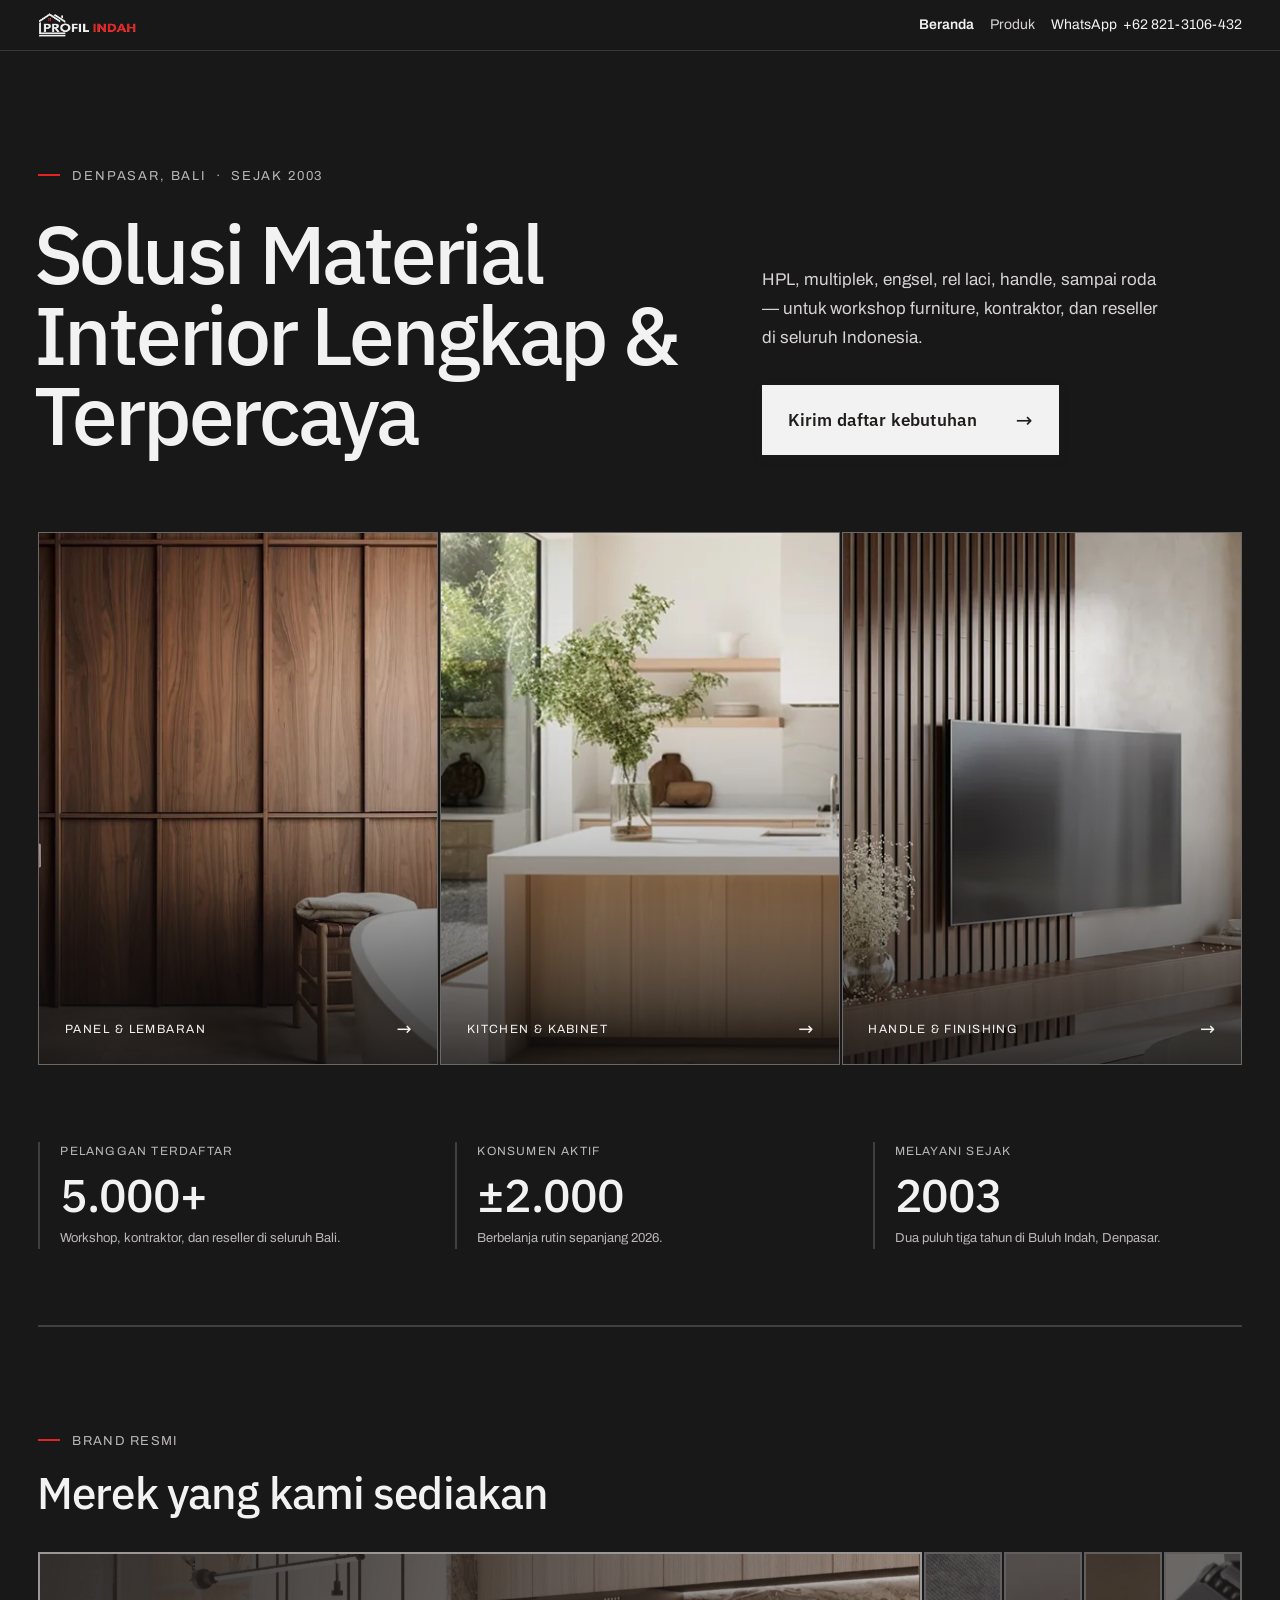
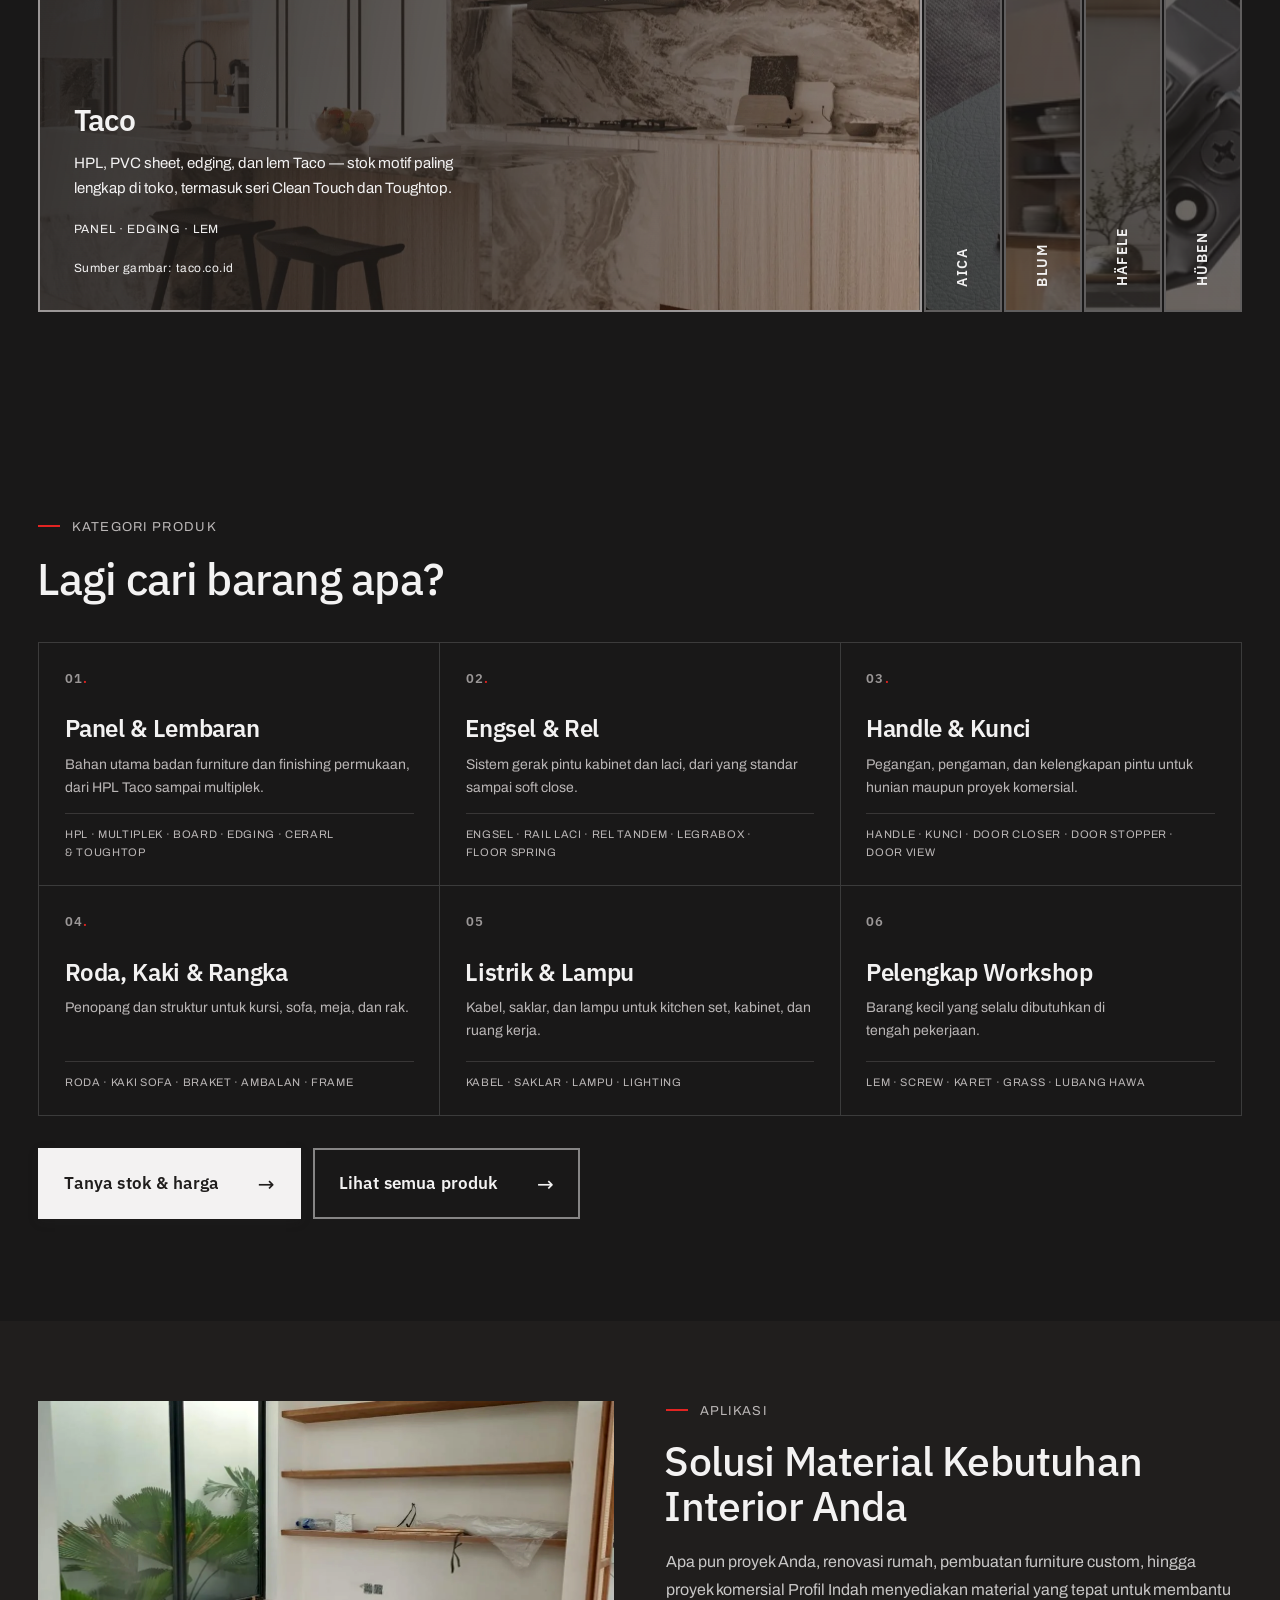
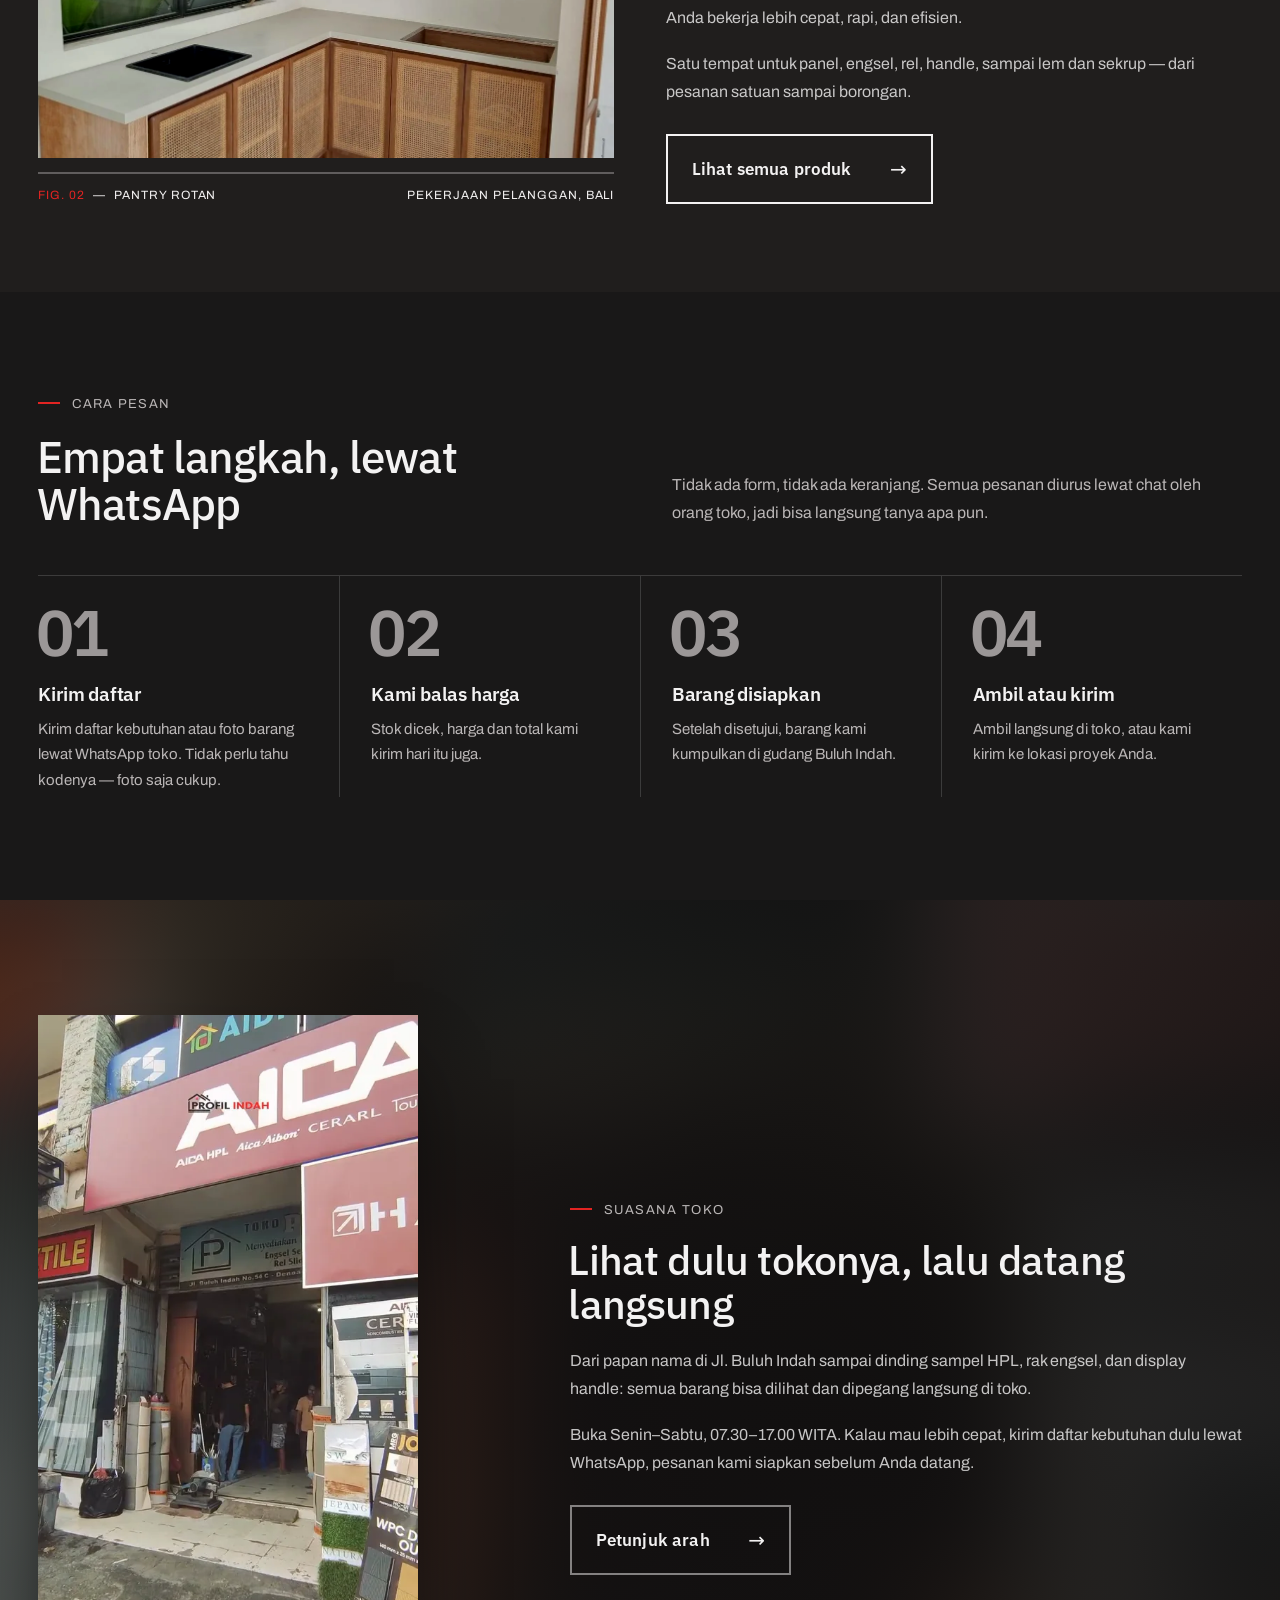
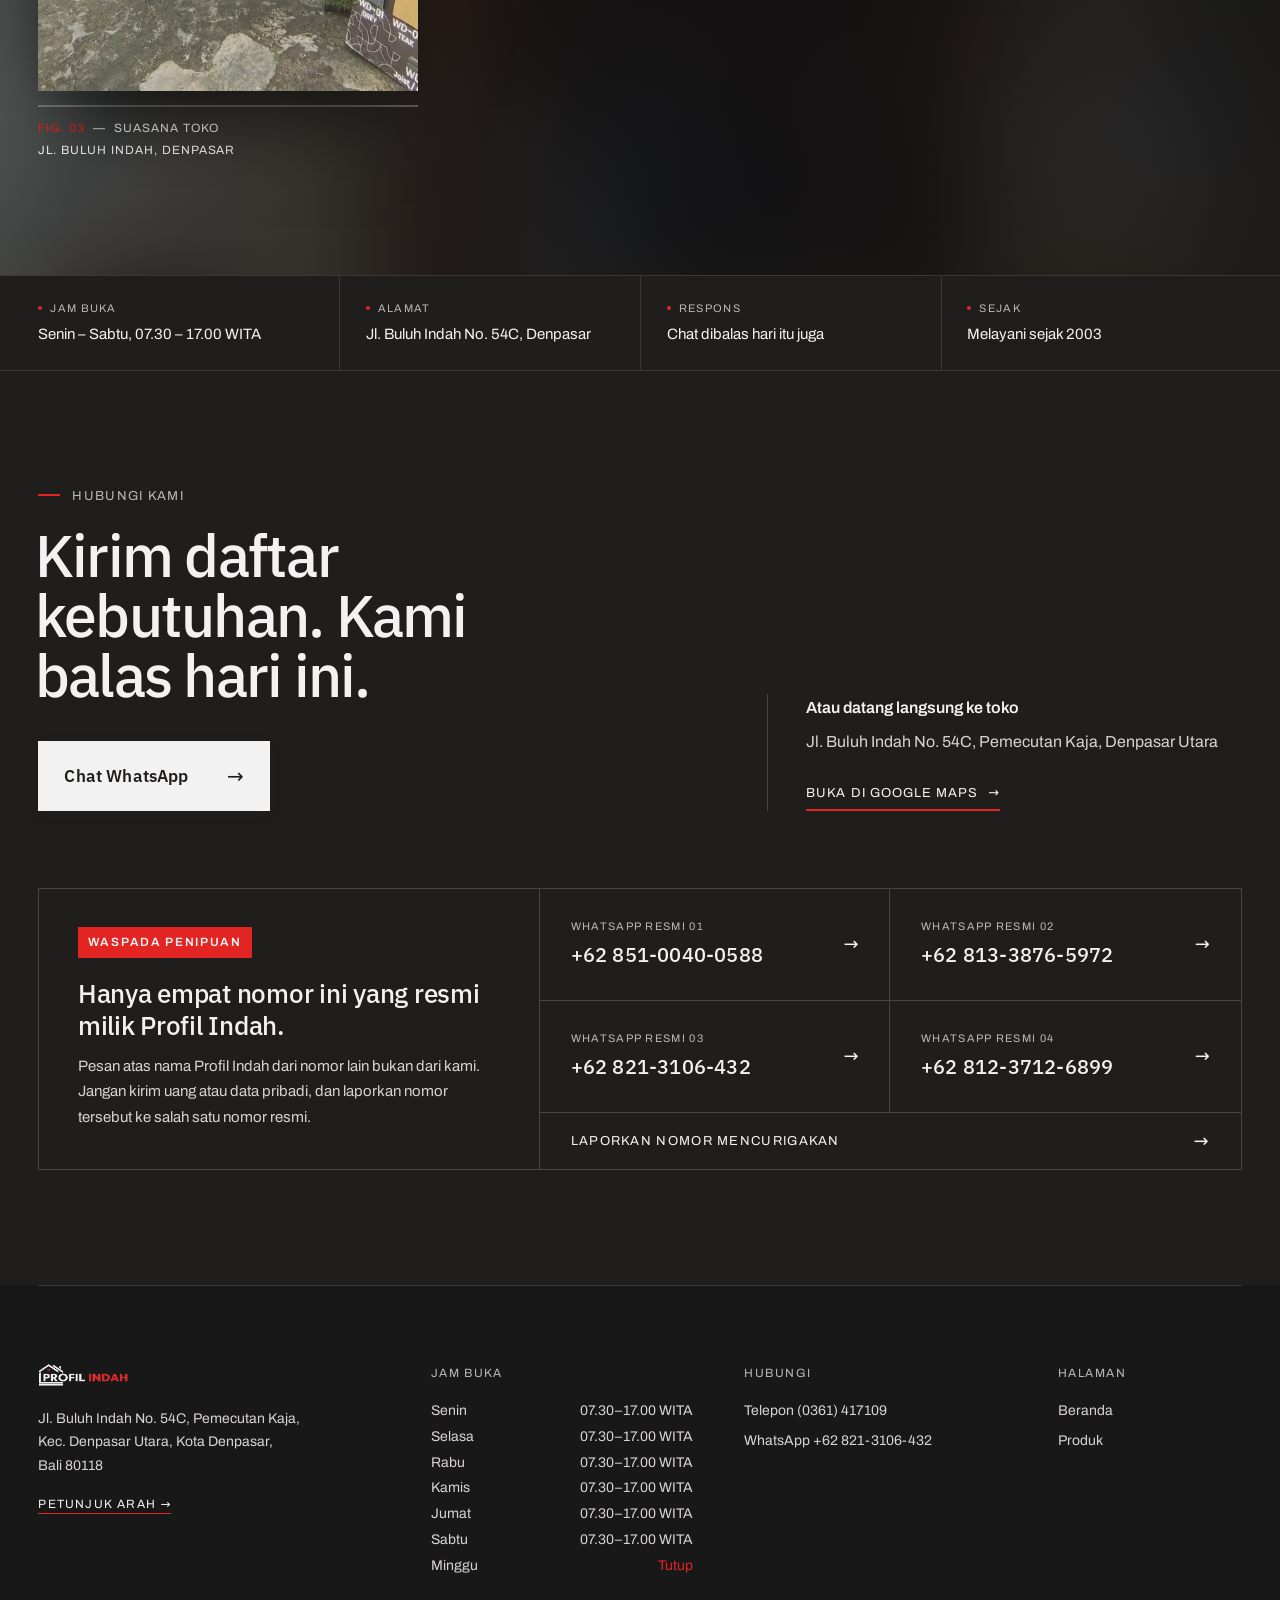
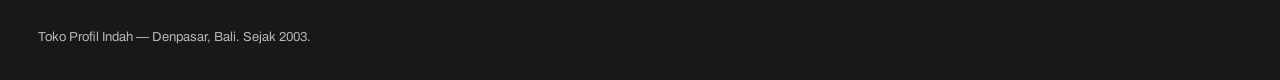
==== commit 3e178619: "Performa (font & CSS lokal, lazy load) dan konten triplek, Taco Sheet, handle" ====
--- a/index.html
+++ b/index.html
@@ -18,11 +18,281 @@
 <meta property="og:image:alt" content="Toko Profil Indah: Solusi Material Interior Lengkap &amp; Terpercaya">
 <meta name="twitter:card" content="summary_large_image">
 <script type="application/ld+json">{"@context": "https://schema.org", "@type": "HardwareStore", "@id": "https://profilindah.id/#toko", "name": "Toko Profil Indah", "url": "https://profilindah.id/", "logo": "https://profilindah.id/assets/pi-icon-512.png", "image": "https://profilindah.id/assets/og-profil-indah.jpg", "description": "Toko material interior dan hardware furniture di Denpasar sejak 2003: HPL, multiplek, engsel, rel laci, handle, roda, lampu, lem, dan sekrup.", "telephone": "+62361417109", "foundingDate": "2003", "address": {"@type": "PostalAddress", "streetAddress": "Jl. Buluh Indah No. 54C, Pemecutan Kaja, Kec. Denpasar Utara", "addressLocality": "Denpasar", "addressRegion": "Bali", "postalCode": "80118", "addressCountry": "ID"}, "openingHoursSpecification": [{"@type": "OpeningHoursSpecification", "dayOfWeek": ["Monday", "Tuesday", "Wednesday", "Thursday", "Friday", "Saturday"], "opens": "07:30", "closes": "17:00"}], "contactPoint": [{"@type": "ContactPoint", "contactType": "customer service", "telephone": "+6285100400588", "availableLanguage": "id"}, {"@type": "ContactPoint", "contactType": "customer service", "telephone": "+6281338765972", "availableLanguage": "id"}, {"@type": "ContactPoint", "contactType": "customer service", "telephone": "+628213106432", "availableLanguage": "id"}, {"@type": "ContactPoint", "contactType": "customer service", "telephone": "+6281237126899", "availableLanguage": "id"}]}</script>
-<link rel="stylesheet" href="https://cdn.jsdelivr.net/npm/bootstrap@5.3.3/dist/css/bootstrap.min.css">
-<link rel="stylesheet" href="css/modernist.css">
-<link rel="preconnect" href="https://fonts.googleapis.com">
-<link rel="preconnect" href="https://fonts.gstatic.com" crossorigin="">
-<link rel="stylesheet" href="https://fonts.googleapis.com/css2?family=IBM+Plex+Sans:wght@400;500;600&amp;display=swap">
+<link rel="preload" href="/fonts/ibm-plex-sans-latin-500-normal.woff2" as="font" type="font/woff2" crossorigin="">
+<link rel="preload" href="/fonts/archivo-latin-400-normal.woff2" as="font" type="font/woff2" crossorigin="">
+<style>
+@charset "UTF-8";/*!
+ * Bootstrap  v5.3.3 (https://getbootstrap.com/)
+ * Copyright 2011-2024 The Bootstrap Authors
+ * Licensed under MIT (https://github.com/twbs/bootstrap/blob/main/LICENSE)
+ */:root{--bs-blue:#0d6efd;--bs-indigo:#6610f2;--bs-purple:#6f42c1;--bs-pink:#d63384;--bs-red:#dc3545;--bs-orange:#fd7e14;--bs-yellow:#ffc107;--bs-green:#198754;--bs-teal:#20c997;--bs-cyan:#0dcaf0;--bs-black:#000;--bs-white:#fff;--bs-gray:#6c757d;--bs-gray-dark:#343a40;--bs-gray-100:#f8f9fa;--bs-gray-200:#e9ecef;--bs-gray-300:#dee2e6;--bs-gray-400:#ced4da;--bs-gray-500:#adb5bd;--bs-gray-600:#6c757d;--bs-gray-700:#495057;--bs-gray-800:#343a40;--bs-gray-900:#212529;--bs-primary:#0d6efd;--bs-secondary:#6c757d;--bs-success:#198754;--bs-info:#0dcaf0;--bs-warning:#ffc107;--bs-danger:#dc3545;--bs-light:#f8f9fa;--bs-dark:#212529;--bs-primary-rgb:13,110,253;--bs-secondary-rgb:108,117,125;--bs-success-rgb:25,135,84;--bs-info-rgb:13,202,240;--bs-warning-rgb:255,193,7;--bs-danger-rgb:220,53,69;--bs-light-rgb:248,249,250;--bs-dark-rgb:33,37,41;--bs-primary-text-emphasis:#052c65;--bs-secondary-text-emphasis:#2b2f32;--bs-success-text-emphasis:#0a3622;--bs-info-text-emphasis:#055160;--bs-warning-text-emphasis:#664d03;--bs-danger-text-emphasis:#58151c;--bs-light-text-emphasis:#495057;--bs-dark-text-emphasis:#495057;--bs-primary-bg-subtle:#cfe2ff;--bs-secondary-bg-subtle:#e2e3e5;--bs-success-bg-subtle:#d1e7dd;--bs-info-bg-subtle:#cff4fc;--bs-warning-bg-subtle:#fff3cd;--bs-danger-bg-subtle:#f8d7da;--bs-light-bg-subtle:#fcfcfd;--bs-dark-bg-subtle:#ced4da;--bs-primary-border-subtle:#9ec5fe;--bs-secondary-border-subtle:#c4c8cb;--bs-success-border-subtle:#a3cfbb;--bs-info-border-subtle:#9eeaf9;--bs-warning-border-subtle:#ffe69c;--bs-danger-border-subtle:#f1aeb5;--bs-light-border-subtle:#e9ecef;--bs-dark-border-subtle:#adb5bd;--bs-white-rgb:255,255,255;--bs-black-rgb:0,0,0;--bs-font-sans-serif:system-ui,-apple-system,"Segoe UI",Roboto,"Helvetica Neue","Noto Sans","Liberation Sans",Arial,sans-serif,"Apple Color Emoji","Segoe UI Emoji","Segoe UI Symbol","Noto Color Emoji";--bs-font-monospace:SFMono-Regular,Menlo,Monaco,Consolas,"Liberation Mono","Courier New",monospace;--bs-gradient:linear-gradient(180deg, rgba(255, 255, 255, 0.15), rgba(255, 255, 255, 0));--bs-body-font-family:var(--bs-font-sans-serif);--bs-body-font-size:1rem;--bs-body-font-weight:400;--bs-body-line-height:1.5;--bs-body-color:#212529;--bs-body-color-rgb:33,37,41;--bs-body-bg:#fff;--bs-body-bg-rgb:255,255,255;--bs-emphasis-color:#000;--bs-emphasis-color-rgb:0,0,0;--bs-secondary-color:rgba(33, 37, 41, 0.75);--bs-secondary-color-rgb:33,37,41;--bs-secondary-bg:#e9ecef;--bs-secondary-bg-rgb:233,236,239;--bs-tertiary-color:rgba(33, 37, 41, 0.5);--bs-tertiary-color-rgb:33,37,41;--bs-tertiary-bg:#f8f9fa;--bs-tertiary-bg-rgb:248,249,250;--bs-heading-color:inherit;--bs-link-color:#0d6efd;--bs-link-color-rgb:13,110,253;--bs-link-decoration:underline;--bs-link-hover-color:#0a58ca;--bs-link-hover-color-rgb:10,88,202;--bs-code-color:#d63384;--bs-highlight-color:#212529;--bs-highlight-bg:#fff3cd;--bs-border-width:1px;--bs-border-style:solid;--bs-border-color:#dee2e6;--bs-border-color-translucent:rgba(0, 0, 0, 0.175);--bs-border-radius:0.375rem;--bs-border-radius-sm:0.25rem;--bs-border-radius-lg:0.5rem;--bs-border-radius-xl:1rem;--bs-border-radius-xxl:2rem;--bs-border-radius-2xl:var(--bs-border-radius-xxl);--bs-border-radius-pill:50rem;--bs-box-shadow:0 0.5rem 1rem rgba(0, 0, 0, 0.15);--bs-box-shadow-sm:0 0.125rem 0.25rem rgba(0, 0, 0, 0.075);--bs-box-shadow-lg:0 1rem 3rem rgba(0, 0, 0, 0.175);--bs-box-shadow-inset:inset 0 1px 2px rgba(0, 0, 0, 0.075);--bs-focus-ring-width:0.25rem;--bs-focus-ring-opacity:0.25;--bs-focus-ring-color:rgba(13, 110, 253, 0.25);--bs-form-valid-color:#198754;--bs-form-valid-border-color:#198754;--bs-form-invalid-color:#dc3545;--bs-form-invalid-border-color:#dc3545}*,::after,::before{box-sizing:border-box}@media (prefers-reduced-motion:no-preference){:root{scroll-behavior:smooth}}body{margin:0;font-family:var(--bs-body-font-family);font-size:var(--bs-body-font-size);font-weight:var(--bs-body-font-weight);line-height:var(--bs-body-line-height);color:var(--bs-body-color);text-align:var(--bs-body-text-align);background-color:var(--bs-body-bg);-webkit-text-size-adjust:100%;-webkit-tap-highlight-color:transparent}.h1,.h2,.h3,.h4,.h5,.h6,h1,h2,h3,h4,h5,h6{margin-top:0;margin-bottom:.5rem;font-weight:500;line-height:1.2;color:var(--bs-heading-color)}.h1,h1{font-size:calc(1.375rem + 1.5vw)}@media (min-width:1200px){.h1,h1{font-size:2.5rem}}.h2,h2{font-size:calc(1.325rem + .9vw)}@media (min-width:1200px){.h2,h2{font-size:2rem}}.h3,h3{font-size:calc(1.3rem + .6vw)}@media (min-width:1200px){.h3,h3{font-size:1.75rem}}.h4,h4{font-size:calc(1.275rem + .3vw)}@media (min-width:1200px){.h4,h4{font-size:1.5rem}}.h5,h5{font-size:1.25rem}.h6,h6{font-size:1rem}p{margin-top:0;margin-bottom:1rem}address{margin-bottom:1rem;font-style:normal;line-height:inherit}a{color:rgba(var(--bs-link-color-rgb),var(--bs-link-opacity,1));text-decoration:underline}a:hover{--bs-link-color-rgb:var(--bs-link-hover-color-rgb)}a:not([href]):not([class]),a:not([href]):not([class]):hover{color:inherit;text-decoration:none}figure{margin:0 0 1rem}img{vertical-align:middle}button{border-radius:0}button:focus:not(:focus-visible){outline:0}button,input{margin:0;font-family:inherit;font-size:inherit;line-height:inherit}button{text-transform:none}[role=button]{cursor:pointer}[type=button],button{-webkit-appearance:button}[type=button]:not(:disabled),button:not(:disabled){cursor:pointer}::-moz-focus-inner{padding:0;border-style:none}::-webkit-datetime-edit-day-field,::-webkit-datetime-edit-fields-wrapper,::-webkit-datetime-edit-hour-field,::-webkit-datetime-edit-minute,::-webkit-datetime-edit-month-field,::-webkit-datetime-edit-text,::-webkit-datetime-edit-year-field{padding:0}::-webkit-inner-spin-button{height:auto}::-webkit-search-decoration{-webkit-appearance:none}::-webkit-color-swatch-wrapper{padding:0}::-webkit-file-upload-button{font:inherit;-webkit-appearance:button}::file-selector-button{font:inherit;-webkit-appearance:button}[hidden]{display:none!important}.figure{display:inline-block}.container-fluid{--bs-gutter-x:1.5rem;--bs-gutter-y:0;width:100%;padding-right:calc(var(--bs-gutter-x) * .5);padding-left:calc(var(--bs-gutter-x) * .5);margin-right:auto;margin-left:auto}:root{--bs-breakpoint-xs:0;--bs-breakpoint-sm:576px;--bs-breakpoint-md:768px;--bs-breakpoint-lg:992px;--bs-breakpoint-xl:1200px;--bs-breakpoint-xxl:1400px}.row{--bs-gutter-x:1.5rem;--bs-gutter-y:0;display:flex;flex-wrap:wrap;margin-top:calc(-1 * var(--bs-gutter-y));margin-right:calc(-.5 * var(--bs-gutter-x));margin-left:calc(-.5 * var(--bs-gutter-x))}.row>*{flex-shrink:0;width:100%;max-width:100%;padding-right:calc(var(--bs-gutter-x) * .5);padding-left:calc(var(--bs-gutter-x) * .5);margin-top:var(--bs-gutter-y)}.col-12{flex:0 0 auto;width:100%}.form-control{display:block;width:100%;padding:.375rem .75rem;font-size:1rem;font-weight:400;line-height:1.5;color:var(--bs-body-color);-webkit-appearance:none;-moz-appearance:none;appearance:none;background-color:var(--bs-body-bg);background-clip:padding-box;border:var(--bs-border-width) solid var(--bs-border-color);border-radius:var(--bs-border-radius);transition:border-color .15s ease-in-out,box-shadow .15s ease-in-out}@media (prefers-reduced-motion:reduce){.form-control{transition:none}}.form-control:focus{color:var(--bs-body-color);background-color:var(--bs-body-bg);border-color:#86b7fe;outline:0;box-shadow:0 0 0 .25rem rgba(13,110,253,.25)}.form-control::-webkit-date-and-time-value{min-width:85px;height:1.5em;margin:0}.form-control::-webkit-datetime-edit{display:block;padding:0}.form-control::-moz-placeholder{color:var(--bs-secondary-color);opacity:1}.form-control::placeholder{color:var(--bs-secondary-color);opacity:1}.form-control:disabled{background-color:var(--bs-secondary-bg);opacity:1}.form-control::-webkit-file-upload-button{padding:.375rem .75rem;margin:-.375rem -.75rem;-webkit-margin-end:.75rem;margin-inline-end:.75rem;color:var(--bs-body-color);background-color:var(--bs-tertiary-bg);pointer-events:none;border-color:inherit;border-style:solid;border-width:0;border-inline-end-width:var(--bs-border-width);border-radius:0;-webkit-transition:color .15s ease-in-out,background-color .15s ease-in-out,border-color .15s ease-in-out,box-shadow .15s ease-in-out;transition:color .15s ease-in-out,background-color .15s ease-in-out,border-color .15s ease-in-out,box-shadow .15s ease-in-out}.form-control::file-selector-button{padding:.375rem .75rem;margin:-.375rem -.75rem;-webkit-margin-end:.75rem;margin-inline-end:.75rem;color:var(--bs-body-color);background-color:var(--bs-tertiary-bg);pointer-events:none;border-color:inherit;border-style:solid;border-width:0;border-inline-end-width:var(--bs-border-width);border-radius:0;transition:color .15s ease-in-out,background-color .15s ease-in-out,border-color .15s ease-in-out,box-shadow .15s ease-in-out}@media (prefers-reduced-motion:reduce){.form-control::-webkit-file-upload-button{-webkit-transition:none;transition:none}.form-control::file-selector-button{transition:none}}.form-control:hover:not(:disabled):not([readonly])::-webkit-file-upload-button{background-color:var(--bs-secondary-bg)}.form-control:hover:not(:disabled):not([readonly])::file-selector-button{background-color:var(--bs-secondary-bg)}.btn{--bs-btn-padding-x:0.75rem;--bs-btn-padding-y:0.375rem;--bs-btn-font-family: ;--bs-btn-font-size:1rem;--bs-btn-font-weight:400;--bs-btn-line-height:1.5;--bs-btn-color:var(--bs-body-color);--bs-btn-bg:transparent;--bs-btn-border-width:var(--bs-border-width);--bs-btn-border-color:transparent;--bs-btn-border-radius:var(--bs-border-radius);--bs-btn-hover-border-color:transparent;--bs-btn-box-shadow:inset 0 1px 0 rgba(255, 255, 255, 0.15),0 1px 1px rgba(0, 0, 0, 0.075);--bs-btn-disabled-opacity:0.65;--bs-btn-focus-box-shadow:0 0 0 0.25rem rgba(var(--bs-btn-focus-shadow-rgb), .5);display:inline-block;padding:var(--bs-btn-padding-y) var(--bs-btn-padding-x);font-family:var(--bs-btn-font-family);font-size:var(--bs-btn-font-size);font-weight:var(--bs-btn-font-weight);line-height:var(--bs-btn-line-height);color:var(--bs-btn-color);text-align:center;text-decoration:none;vertical-align:middle;cursor:pointer;-webkit-user-select:none;-moz-user-select:none;user-select:none;border:var(--bs-btn-border-width) solid var(--bs-btn-border-color);border-radius:var(--bs-btn-border-radius);background-color:var(--bs-btn-bg);transition:color .15s ease-in-out,background-color .15s ease-in-out,border-color .15s ease-in-out,box-shadow .15s ease-in-out}@media (prefers-reduced-motion:reduce){.btn{transition:none}}.btn:hover{color:var(--bs-btn-hover-color);background-color:var(--bs-btn-hover-bg);border-color:var(--bs-btn-hover-border-color)}.btn:focus-visible{color:var(--bs-btn-hover-color);background-color:var(--bs-btn-hover-bg);border-color:var(--bs-btn-hover-border-color);outline:0;box-shadow:var(--bs-btn-focus-box-shadow)}.btn.active,.btn:first-child:active,:not(.btn-check)+.btn:active{color:var(--bs-btn-active-color);background-color:var(--bs-btn-active-bg);border-color:var(--bs-btn-active-border-color)}.btn.active:focus-visible,.btn:first-child:active:focus-visible,:not(.btn-check)+.btn:active:focus-visible{box-shadow:var(--bs-btn-focus-box-shadow)}.btn:disabled{color:var(--bs-btn-disabled-color);pointer-events:none;background-color:var(--bs-btn-disabled-bg);border-color:var(--bs-btn-disabled-border-color);opacity:var(--bs-btn-disabled-opacity)}.fade{transition:opacity .15s linear}@media (prefers-reduced-motion:reduce){.fade{transition:none}}.fade:not(.show){opacity:0}.nav{--bs-nav-link-padding-x:1rem;--bs-nav-link-padding-y:0.5rem;--bs-nav-link-font-weight: ;--bs-nav-link-color:var(--bs-link-color);--bs-nav-link-hover-color:var(--bs-link-hover-color);--bs-nav-link-disabled-color:var(--bs-secondary-color);display:flex;flex-wrap:wrap;padding-left:0;margin-bottom:0;list-style:none}.card{--bs-card-spacer-y:1rem;--bs-card-spacer-x:1rem;--bs-card-title-spacer-y:0.5rem;--bs-card-title-color: ;--bs-card-subtitle-color: ;--bs-card-border-width:var(--bs-border-width);--bs-card-border-color:var(--bs-border-color-translucent);--bs-card-border-radius:var(--bs-border-radius);--bs-card-box-shadow: ;--bs-card-inner-border-radius:calc(var(--bs-border-radius) - (var(--bs-border-width)));--bs-card-cap-padding-y:0.5rem;--bs-card-cap-padding-x:1rem;--bs-card-cap-bg:rgba(var(--bs-body-color-rgb), 0.03);--bs-card-cap-color: ;--bs-card-height: ;--bs-card-color: ;--bs-card-bg:var(--bs-body-bg);--bs-card-img-overlay-padding:1rem;--bs-card-group-margin:0.75rem;position:relative;display:flex;flex-direction:column;min-width:0;height:var(--bs-card-height);color:var(--bs-body-color);word-wrap:break-word;background-color:var(--bs-card-bg);background-clip:border-box;border:var(--bs-card-border-width) solid var(--bs-card-border-color);border-radius:var(--bs-card-border-radius)}@keyframes progress-bar-stripes{0%{background-position-x:1rem}}@keyframes spinner-border{to{transform:rotate(360deg)}}@keyframes spinner-grow{0%{transform:scale(0)}50%{opacity:1;transform:none}}@keyframes placeholder-glow{50%{opacity:.2}}@keyframes placeholder-wave{100%{-webkit-mask-position:-200% 0%;mask-position:-200% 0%}}.border{border:var(--bs-border-width) var(--bs-border-style) var(--bs-border-color)!important}.border-top{border-top:var(--bs-border-width) var(--bs-border-style) var(--bs-border-color)!important}.border-bottom{border-bottom:var(--bs-border-width) var(--bs-border-style) var(--bs-border-color)!important}.flex-wrap{flex-wrap:wrap!important}.text-wrap{white-space:normal!important}
+</style>
+<style>
+/* Modernist — design-system tokens and component classes. This file is the source of truth for the system's look; retune it here and see readme.md. */
+/* Self-hosted (OFL-1.1, via @fontsource 5.3.0). Same subsets and unicode-range as Google Fonts,
+   so glyph coverage and fallbacks are unchanged; replaces two render-blocking requests to Google. */
+@font-face { font-family: 'IBM Plex Sans'; font-style: normal; font-display: swap; font-weight: 400; src: url(/fonts/ibm-plex-sans-latin-ext-400-normal.woff2) format('woff2'); unicode-range: U+0100-02BA,U+02BD-02C5,U+02C7-02CC,U+02CE-02D7,U+02DD-02FF,U+0304,U+0308,U+0329,U+1D00-1DBF,U+1E00-1E9F,U+1EF2-1EFF,U+2020,U+20A0-20AB,U+20AD-20C0,U+2113,U+2C60-2C7F,U+A720-A7FF; }
+@font-face { font-family: 'IBM Plex Sans'; font-style: normal; font-display: swap; font-weight: 400; src: url(/fonts/ibm-plex-sans-latin-400-normal.woff2) format('woff2'); unicode-range: U+0000-00FF,U+0131,U+0152-0153,U+02BB-02BC,U+02C6,U+02DA,U+02DC,U+0304,U+0308,U+0329,U+2000-206F,U+20AC,U+2122,U+2191,U+2193,U+2212,U+2215,U+FEFF,U+FFFD; }
+@font-face { font-family: 'IBM Plex Sans'; font-style: normal; font-display: swap; font-weight: 500; src: url(/fonts/ibm-plex-sans-latin-ext-500-normal.woff2) format('woff2'); unicode-range: U+0100-02BA,U+02BD-02C5,U+02C7-02CC,U+02CE-02D7,U+02DD-02FF,U+0304,U+0308,U+0329,U+1D00-1DBF,U+1E00-1E9F,U+1EF2-1EFF,U+2020,U+20A0-20AB,U+20AD-20C0,U+2113,U+2C60-2C7F,U+A720-A7FF; }
+@font-face { font-family: 'IBM Plex Sans'; font-style: normal; font-display: swap; font-weight: 500; src: url(/fonts/ibm-plex-sans-latin-500-normal.woff2) format('woff2'); unicode-range: U+0000-00FF,U+0131,U+0152-0153,U+02BB-02BC,U+02C6,U+02DA,U+02DC,U+0304,U+0308,U+0329,U+2000-206F,U+20AC,U+2122,U+2191,U+2193,U+2212,U+2215,U+FEFF,U+FFFD; }
+@font-face { font-family: 'IBM Plex Sans'; font-style: normal; font-display: swap; font-weight: 600; src: url(/fonts/ibm-plex-sans-latin-ext-600-normal.woff2) format('woff2'); unicode-range: U+0100-02BA,U+02BD-02C5,U+02C7-02CC,U+02CE-02D7,U+02DD-02FF,U+0304,U+0308,U+0329,U+1D00-1DBF,U+1E00-1E9F,U+1EF2-1EFF,U+2020,U+20A0-20AB,U+20AD-20C0,U+2113,U+2C60-2C7F,U+A720-A7FF; }
+@font-face { font-family: 'IBM Plex Sans'; font-style: normal; font-display: swap; font-weight: 600; src: url(/fonts/ibm-plex-sans-latin-600-normal.woff2) format('woff2'); unicode-range: U+0000-00FF,U+0131,U+0152-0153,U+02BB-02BC,U+02C6,U+02DA,U+02DC,U+0304,U+0308,U+0329,U+2000-206F,U+20AC,U+2122,U+2191,U+2193,U+2212,U+2215,U+FEFF,U+FFFD; }
+@font-face { font-family: 'Archivo'; font-style: normal; font-display: swap; font-weight: 400; src: url(/fonts/archivo-latin-ext-400-normal.woff2) format('woff2'); unicode-range: U+0100-02BA,U+02BD-02C5,U+02C7-02CC,U+02CE-02D7,U+02DD-02FF,U+0304,U+0308,U+0329,U+1D00-1DBF,U+1E00-1E9F,U+1EF2-1EFF,U+2020,U+20A0-20AB,U+20AD-20C0,U+2113,U+2C60-2C7F,U+A720-A7FF; }
+@font-face { font-family: 'Archivo'; font-style: normal; font-display: swap; font-weight: 400; src: url(/fonts/archivo-latin-400-normal.woff2) format('woff2'); unicode-range: U+0000-00FF,U+0131,U+0152-0153,U+02BB-02BC,U+02C6,U+02DA,U+02DC,U+0304,U+0308,U+0329,U+2000-206F,U+20AC,U+2122,U+2191,U+2193,U+2212,U+2215,U+FEFF,U+FFFD; }
+@font-face { font-family: 'Archivo'; font-style: normal; font-display: swap; font-weight: 600; src: url(/fonts/archivo-latin-ext-600-normal.woff2) format('woff2'); unicode-range: U+0100-02BA,U+02BD-02C5,U+02C7-02CC,U+02CE-02D7,U+02DD-02FF,U+0304,U+0308,U+0329,U+1D00-1DBF,U+1E00-1E9F,U+1EF2-1EFF,U+2020,U+20A0-20AB,U+20AD-20C0,U+2113,U+2C60-2C7F,U+A720-A7FF; }
+@font-face { font-family: 'Archivo'; font-style: normal; font-display: swap; font-weight: 600; src: url(/fonts/archivo-latin-600-normal.woff2) format('woff2'); unicode-range: U+0000-00FF,U+0131,U+0152-0153,U+02BB-02BC,U+02C6,U+02DA,U+02DC,U+0304,U+0308,U+0329,U+2000-206F,U+20AC,U+2122,U+2191,U+2193,U+2212,U+2215,U+FEFF,U+FFFD; }
+@font-face { font-family: 'Archivo'; font-style: normal; font-display: swap; font-weight: 800; src: url(/fonts/archivo-latin-ext-800-normal.woff2) format('woff2'); unicode-range: U+0100-02BA,U+02BD-02C5,U+02C7-02CC,U+02CE-02D7,U+02DD-02FF,U+0304,U+0308,U+0329,U+1D00-1DBF,U+1E00-1E9F,U+1EF2-1EFF,U+2020,U+20A0-20AB,U+20AD-20C0,U+2113,U+2C60-2C7F,U+A720-A7FF; }
+@font-face { font-family: 'Archivo'; font-style: normal; font-display: swap; font-weight: 800; src: url(/fonts/archivo-latin-800-normal.woff2) format('woff2'); unicode-range: U+0000-00FF,U+0131,U+0152-0153,U+02BB-02BC,U+02C6,U+02DA,U+02DC,U+0304,U+0308,U+0329,U+2000-206F,U+20AC,U+2122,U+2191,U+2193,U+2212,U+2215,U+FEFF,U+FFFD; }
+
+:root {
+  --color-bg: #f3f2f2;
+  --color-surface: #eae9e9;
+  --color-text: #201e1d;
+  --color-accent: #ec3013;
+  --color-accent-2: #e15b47;
+  --color-divider: color-mix(in srgb, #201e1d 40%, transparent);
+
+  /* Tonal ramps — generated in OKLCH on one shared lightness scale, so the
+     same step of any role matches the others in visual value. */
+  --color-neutral-100: #f8f4f4;
+  --color-neutral-200: #eae7e7;
+  --color-neutral-300: #d7d3d3;
+  --color-neutral-400: #bab6b6;
+  --color-neutral-500: #9b9797;
+  --color-neutral-600: #7d7979;
+  --color-neutral-700: #605d5d;
+  --color-neutral-800: #444141;
+  --color-neutral-900: #2d2b2b;
+
+  --color-accent-100: #fff2ef;
+  --color-accent-200: #ffe0d9;
+  --color-accent-300: #ffc4b8;
+  --color-accent-400: #ff9783;
+  --color-accent-500: #ff563c;
+  --color-accent-600: #dd2b0f;
+  --color-accent-700: #ae1800;
+  --color-accent-800: #7c1405;
+  --color-accent-900: #4d170e;
+
+  --color-accent-2-100: #fff2ef;
+  --color-accent-2-200: #ffe0da;
+  --color-accent-2-300: #ffc4b9;
+  --color-accent-2-400: #ff9784;
+  --color-accent-2-500: #ef6853;
+  --color-accent-2-600: #c94b39;
+  --color-accent-2-700: #9e3526;
+  --color-accent-2-800: #71261b;
+  --color-accent-2-900: #471d16;
+
+  --font-heading: "Archivo", system-ui, sans-serif;
+  --font-heading-weight: 800;
+  --font-body: "Archivo", system-ui, sans-serif;
+
+  --space-1: 4.0px;
+  --space-2: 8.0px;
+  --space-3: 12.0px;
+  --space-4: 16.0px;
+  --space-6: 24.0px;
+  --space-8: 32.0px;
+
+  --radius-sm: 0px;
+  --radius-md: 0px;
+  --radius-lg: 0px;
+
+  /* Elevation — derived from the ground: soft ink-tinted shadows on a
+     light theme, a hairline edge + ambient darkness on a dark one. */
+  --shadow-sm: 0 1px 2px color-mix(in srgb, #2d2b2b 14%, transparent);
+  --shadow-md: 0 3px 10px color-mix(in srgb, #2d2b2b 16%, transparent);
+  --shadow-lg: 0 12px 32px color-mix(in srgb, #2d2b2b 22%, transparent);
+}
+
+body {
+  background: var(--color-bg);
+  color: var(--color-text);
+  font-family: var(--font-body);
+}
+h1, h2, h3, h4 { font-family: var(--font-heading); font-weight: var(--font-heading-weight); }
+
+.grayscale{filter:grayscale(1) contrast(1.08)}
+
+/* ══════════════════════════════════════════════════════════════════════════
+   Components — built with the tokens above. Plain CSS
+   on plain HTML: no JavaScript, no build step. Each class is documented in
+   readme.md and demonstrated in foundations/ and components/.
+   ══════════════════════════════════════════════════════════════════════ */
+
+*, *::before, *::after { box-sizing: border-box; }
+body { margin: 0; font-size: 15px; line-height: 1.55; font-weight: 400; }
+h1, h2, h3, h4, h5, h6 {
+  font-family: var(--font-heading); font-weight: var(--font-heading-weight);
+  line-height: 1.12; letter-spacing: -0.015em; margin: 0 0 var(--space-2);
+}
+h1 { font-size: 42px; }
+h2 { font-size: 32px; }
+h3 { font-size: 25px; }
+h4 { font-size: 20px; }
+h5 { font-size: 16px; }
+h6 { font-size: 13px; }
+h6 { letter-spacing: 0.08em; text-transform: uppercase; }
+p { margin: 0 0 var(--space-3); }
+a { color: var(--color-accent); text-underline-offset: 3px; }
+img { display: block; max-width: 100%; }
+figure { margin: 0; }
+figcaption {
+  font-size: 11px; margin-top: var(--space-1);
+  color: color-mix(in srgb, var(--color-text) 55%, transparent);
+}
+.text-muted { color: color-mix(in srgb, var(--color-text) 55%, transparent); }
+:focus { outline: none; }
+:focus-visible { outline: 2px solid var(--color-accent); outline-offset: 2px; }
+::selection { background: color-mix(in srgb, var(--color-accent) 30%, transparent); }
+
+/* — rules — */
+.hr {
+  height: 2px; border: 0; margin: var(--space-4) 0;
+  background: var(--color-divider);
+}
+
+/* — buttons — */
+.btn {
+  display: inline-flex; align-items: center; justify-content: center; gap: 6px;
+  cursor: pointer; text-decoration: none;
+  font-family: var(--font-heading); font-weight: var(--font-heading-weight);
+  font-size: 14px; line-height: 1.2; color: var(--color-text); /* matches the .input's 14px —
+     the pair sits side by side in sign-up rows */
+  background: transparent; border: 1px solid transparent;
+  padding: var(--space-2) calc(var(--space-3) * 1.2);
+  border-radius: var(--radius-md);
+}
+.btn svg { display: block; }
+.btn:disabled { opacity: 0.45; cursor: not-allowed; }
+.btn-primary { background: var(--color-accent); color: var(--color-bg); }
+.btn-primary:hover { background: var(--color-accent-600); }
+.btn-primary:active { background: var(--color-accent-700); }
+.btn-secondary { border-color: var(--color-divider); }
+.btn-secondary:hover { background: color-mix(in srgb, var(--color-text) 7%, transparent); }
+.btn-secondary:active { background: color-mix(in srgb, var(--color-text) 14%, transparent); }
+.btn-ghost { color: var(--color-accent); padding-inline: var(--space-1); }
+.btn-ghost:hover { background: color-mix(in srgb, var(--color-accent) 10%, transparent); }
+.btn-ghost:active { background: color-mix(in srgb, var(--color-accent) 18%, transparent); }
+.btn-icon { width: 36px; height: 36px; padding: 0; }
+.btn-block { width: 100%; margin-top: var(--space-2); justify-content: flex-start; text-align: left; }
+
+/* — forms — */
+.field > label {
+  display: block; font-size: 12px; margin-bottom: 5px;
+  color: color-mix(in srgb, var(--color-text) 70%, transparent);
+}
+.input {
+  width: 100%; min-height: 36px; padding: 6px 10px; font: inherit;
+  font-size: 14px; color: var(--color-text); caret-color: var(--color-accent);
+  background: var(--color-surface);
+  border: 1px solid var(--color-divider); border-radius: var(--radius-md);
+}
+.input:hover { border-color: color-mix(in srgb, var(--color-text) 45%, transparent); }
+.input:focus-visible { border-color: var(--color-accent); outline-offset: 0; }
+textarea.input { min-height: 90px; resize: vertical; }
+.radio { display: inline-flex; align-items: center; gap: 8px; cursor: pointer; font-size: 14px; }
+.radio input, .seg-opt input {
+  position: absolute; opacity: 0; width: 0; height: 0; pointer-events: none;
+}
+.radio .dot {
+  width: 16px; height: 16px; flex: none; border-radius: 50%;
+  border: 1.5px solid var(--color-divider);
+}
+.radio:hover .dot { border-color: var(--color-accent); }
+.radio input:checked + .dot {
+  border-color: var(--color-accent); background: var(--color-accent);
+  box-shadow: inset 0 0 0 4px var(--color-bg);
+}
+.radio input:focus-visible + .dot { outline: 2px solid var(--color-accent); outline-offset: 2px; }
+.seg {
+  display: inline-flex; overflow: hidden;
+  border: 1px solid var(--color-divider); border-radius: var(--radius-md);
+}
+.seg-opt {
+  display: inline-flex; align-items: center; gap: 6px;
+  padding: 7px 12px; font-size: 13px; cursor: pointer;
+}
+.seg-opt + .seg-opt { border-left: 1px solid var(--color-divider); }
+.seg-opt:has(input:checked) { background: var(--color-accent); color: var(--color-bg); }
+.seg-opt:not(:has(input:checked)):hover { background: color-mix(in srgb, var(--color-text) 7%, transparent); }
+.seg-opt:has(input:focus-visible) { outline: 2px solid var(--color-accent); outline-offset: -2px; }
+
+/* — cards — */
+.card {
+  display: flex; flex-direction: column; gap: var(--space-2);
+  padding: var(--space-3); border-radius: var(--radius-md); background: var(--color-surface);
+}
+.card-kicker { font-size: 10px; letter-spacing: 0.1em; text-transform: uppercase; color: var(--color-accent); }
+.card-title {
+  font-family: var(--font-heading); font-weight: var(--font-heading-weight);
+  font-size: 17px; line-height: 1.2;
+}
+.card-body { margin: 0; font-size: 13px; opacity: 0.8; flex: 1; }
+.card-meta {
+  display: flex; align-items: center; gap: 6px; font-size: 11px;
+  color: color-mix(in srgb, var(--color-text) 50%, transparent);
+}
+.elev-sm { box-shadow: var(--shadow-sm); }
+.elev-md { box-shadow: var(--shadow-md); }
+.elev-lg { box-shadow: var(--shadow-lg); }
+
+/* — tags — */
+.tag {
+  display: inline-flex; align-items: center; font-size: 11px;
+  letter-spacing: 0.02em; padding: 3px 10px;
+  border-radius: calc(var(--radius-md) * 0.75);
+}
+.tag-accent { background: var(--color-accent-100); color: var(--color-accent-800); }
+.tag-accent-2 { background: var(--color-accent-2-100); color: var(--color-accent-2-800); }
+.tag-neutral { background: var(--color-neutral-100); color: var(--color-neutral-800); }
+.tag-outline { border: 1px solid var(--color-accent); color: var(--color-accent); }
+
+/* — navigation — */
+.nav {
+  display: flex; align-items: center; gap: var(--space-4);
+  padding: var(--space-3) var(--space-4);
+  border-bottom: 2px solid var(--color-divider);
+}
+.nav-brand {
+  font-family: var(--font-heading); font-weight: var(--font-heading-weight);
+  font-size: 18px; margin-right: auto;
+}
+.nav a { color: inherit; text-decoration: none; font-size: 14px; }
+.nav a:hover, .nav a[aria-current='page'] { color: var(--color-accent); }
+
+/* — tables — */
+.table { width: 100%; border-collapse: collapse; font-size: 14px; }
+.table th {
+  text-align: left; font-size: 11px; letter-spacing: 0.08em; text-transform: uppercase;
+  color: color-mix(in srgb, var(--color-text) 60%, transparent);
+  padding: var(--space-2); border-bottom: 2px solid var(--color-divider);
+}
+.table td {
+  padding: var(--space-2);
+  border-bottom: 1px solid var(--color-divider);
+}
+.table tbody tr:hover { background: color-mix(in srgb, var(--color-text) 4%, transparent); }
+
+/* — dialog — */
+.dialog-backdrop {
+  position: fixed; inset: 0; display: grid; place-items: center;
+  padding: var(--space-4);
+  background: color-mix(in srgb, var(--color-neutral-900) 50%, transparent);
+}
+.dialog {
+  width: min(440px, 100%); display: flex; flex-direction: column; gap: var(--space-3);
+  padding: var(--space-4); border-radius: var(--radius-lg);
+  background: var(--color-surface); box-shadow: var(--shadow-lg);
+}
+.dialog-title {
+  font-family: var(--font-heading); font-weight: var(--font-heading-weight);
+  font-size: 20px;
+}
+.dialog-body { font-size: 14px; opacity: 0.85; }
+.dialog-actions { display: flex; justify-content: flex-end; gap: var(--space-2); margin-top: var(--space-2); }
+</style>
 <link rel="icon" type="image/png" sizes="32x32" href="assets/pi-icon-32.png">
 <link rel="icon" type="image/png" sizes="512x512" href="assets/pi-icon-512.png">
 <link rel="apple-touch-icon" sizes="180x180" href="assets/pi-icon-180.png">
@@ -38,7 +308,7 @@
   .btn, .card, .tag, .input, .form-control { border-radius: 0 !important; }
   .row { --bs-gutter-x: 0; margin-left: 0; margin-right: 0; }
   .container-fluid { padding-right: max(clamp(20px, 3vw, 56px), calc((100% - 1440px) / 2)); padding-left: max(clamp(20px, 3vw, 56px), calc((100% - 1440px) / 2)); }
-  @keyframes piRise { from { opacity: 0; transform: translateY(18px); } to { opacity: 1; transform: none; } }
+  @keyframes piRise { from { opacity: 0.01; transform: translateY(18px); } to { opacity: 1; transform: none; } }
   @keyframes piMarquee { from { transform: translateX(0); } to { transform: translateX(-50%); } }
   .pi-aos { opacity: 0; }
   .pi-aos.is-in { animation: piRise 0.9s cubic-bezier(0.2, 0.7, 0.2, 1) both; }
@@ -126,10 +396,21 @@
   }
   @media (prefers-reduced-motion: reduce) { .pi-rise, .pi-marquee { animation: none; } }
   .pi-cell:hover { background: color-mix(in srgb, var(--color-bg) 6%, transparent) !important; }
+  .pi-ambient::before { content: ""; position: absolute; inset: -60px; z-index: -2; background: center / cover no-repeat; filter: blur(48px) saturate(1.2); transform: scale(1.1); }
+  .pi-ambient.is-near::before { background-image: url(assets/video-toko-poster.webp); }
+  .pi-ambient::after { content: ""; position: absolute; inset: 0; z-index: -1; background: linear-gradient(90deg, color-mix(in srgb, #0e0d0d 55%, transparent) 0%, color-mix(in srgb, #0e0d0d 82%, transparent) 55%, color-mix(in srgb, #0e0d0d 90%, transparent) 100%); }
+  @media (max-width: 820px) { .pi-ambient::after { background: linear-gradient(180deg, color-mix(in srgb, #0e0d0d 50%, transparent) 0%, color-mix(in srgb, #0e0d0d 86%, transparent) 50%, color-mix(in srgb, #0e0d0d 92%, transparent) 100%); } }
+  .pi-ambient figure > div { box-shadow: 0 40px 80px -24px rgba(0, 0, 0, 0.75); }
 </style>
-<link rel="stylesheet" href="css/site.css">
-<script src="js/site.js" defer></script>
-<script src="js/home.js" defer></script>
+<style>
+html, body { background: color-mix(in oklch, var(--color-neutral-900) 72%, black); }
+@keyframes piPageIn { from { opacity: 0.01; } to { opacity: 1; } }
+body > * { animation: piPageIn 0.7s cubic-bezier(0.25, 0.1, 0.25, 1) 0.05s both; }
+body.pi-leaving > * { opacity: 0 !important; transition: opacity 0.38s cubic-bezier(0.4, 0, 0.2, 1); animation: none; }
+@media (prefers-reduced-motion: reduce) { body > * { animation: none; } body.pi-leaving > * { transition: none; } }
+</style>
+<script src="js/site.js?v=c7ed2e5c" defer></script>
+<script src="js/home.js?v=fc4f2c4f" defer></script>
 </head>
 <body>
 <div style="background: color-mix(in oklch, var(--color-neutral-900) 72%, black); color: var(--color-bg);">
@@ -358,7 +639,7 @@
       <div class="pi-herogrid" style="display: grid; grid-template-columns: minmax(0, 6fr) minmax(0, 6fr); gap: clamp(32px, 4vw, 64px) clamp(28px, 4vw, 72px); align-items: stretch;">
         <figure style="margin: 0; display: flex; flex-direction: column;">
           <div class="pi-zoom" style="position: relative; overflow: hidden; flex: 1 1 auto; min-height: 340px; background: var(--color-neutral-800);">
-            <img src="assets/proyek-pantry-rotan.jpeg" alt="Pantry dengan pintu rotan dan ambalan kayu" style="display: block; width: 100%; height: 100%; object-fit: cover; filter: contrast(1.06) saturate(1.04) brightness(1.02);">
+            <img loading="lazy" decoding="async" src="assets/proyek-pantry-rotan.webp" alt="Pantry dengan pintu rotan dan ambalan kayu" style="display: block; width: 100%; height: 100%; object-fit: cover; filter: contrast(1.06) saturate(1.04) brightness(1.02);">
           </div>
           <figcaption style="display: flex; flex-wrap: wrap; gap: 4px 16px; justify-content: space-between; border-top: 2px solid color-mix(in srgb, var(--color-bg) 30%, transparent); padding-top: 12px; margin-top: 14px; font-size: 12px; letter-spacing: 0.08em; text-transform: uppercase; color: var(--color-bg);">
             <span><span style="color: var(--color-accent);">Fig. 02</span> &nbsp;—&nbsp; Pantry rotan</span>
@@ -416,11 +697,21 @@
         </div>
       </div>
     </section>
-    <section id="toko" style="padding: clamp(48px, 6vw, 72px) 0 clamp(72px, 8vw, 112px); border-top: 2px solid color-mix(in srgb, var(--color-bg) 18%, transparent);">
+      </div>
+    </div>
+  </div>
+
+  </div>
+
+  <section id="toko" class="pi-ambient" style="position: relative; isolation: isolate; overflow: hidden; color: var(--color-bg); scroll-margin-top: 72px;">
+  <div class="container-fluid">
+    <div class="row">
+      <div class="col-12">
+    <div style="padding: clamp(80px, 9vw, 128px) 0;">
       <div class="pi-herogrid" style="display: grid; grid-template-columns: minmax(0, 5fr) minmax(0, 7fr); gap: clamp(32px, 4vw, 64px) clamp(28px, 4vw, 72px); align-items: center;">
         <figure style="margin: 0; display: flex; flex-direction: column; width: 100%; max-width: 380px;">
           <div style="position: relative; overflow: hidden; background: var(--color-neutral-800); aspect-ratio: 9 / 16;">
-            <video class="pi-video" src="assets/video-toko.mp4" poster="assets/video-toko-poster.webp" muted loop playsinline preload="none" tabindex="0" aria-label="Video suasana Toko Profil Indah: papan nama, display HPL, engsel, handle, dan meja kasir. Tekan untuk memutar atau menjeda." style="display: block; width: 100%; height: 100%; object-fit: cover; cursor: pointer;"></video>
+            <video class="pi-video" src="assets/video-toko.mp4" data-poster="assets/video-toko-poster.webp" muted loop playsinline preload="none" tabindex="0" aria-label="Video suasana Toko Profil Indah: papan nama, display HPL, engsel, handle, dan meja kasir. Tekan untuk memutar atau menjeda." style="display: block; width: 100%; height: 100%; object-fit: cover; cursor: pointer;"></video>
           </div>
           <figcaption style="display: flex; flex-wrap: wrap; gap: 4px 16px; justify-content: space-between; border-top: 2px solid color-mix(in srgb, var(--color-bg) 30%, transparent); padding-top: 12px; margin-top: 14px; font-size: 12px; letter-spacing: 0.08em; text-transform: uppercase; color: var(--color-bg);">
             <span><span style="color: var(--color-accent);">Fig. 03</span> &nbsp;—&nbsp; Suasana toko</span>
@@ -438,13 +729,11 @@
           </a>
         </div>
       </div>
-    </section>
-
-      </div>
-    </div>
-  </div>
-
-  </div>
+    </div>
+      </div>
+    </div>
+  </div>
+  </section>
 
   <div style="background: var(--color-text); border-top: 1px solid color-mix(in srgb, var(--color-bg) 12%, transparent); border-bottom: 1px solid color-mix(in srgb, var(--color-bg) 12%, transparent);">
     <div class="container-fluid">
@@ -531,7 +820,7 @@
     <footer style="padding: clamp(56px, 6vw, 80px) 0 32px; border-top: 1px solid color-mix(in srgb, var(--color-bg) 16%, transparent); font-size: 14px; line-height: 1.7; color: var(--color-neutral-300);">
       <div class="pi-foot" style="display: grid; grid-template-columns: minmax(0, 1.3fr) minmax(0, 1fr) minmax(0, 1fr) minmax(0, 0.7fr); gap: 40px clamp(24px, 4vw, 64px);">
         <div>
-          <img src="assets/logo-wordmark-light.png" alt="Profil Indah" style="display: block; height: 24px; width: auto; margin: 0 0 20px;">
+          <img loading="lazy" decoding="async" src="assets/logo-wordmark-light.png" alt="Profil Indah" style="display: block; height: 24px; width: auto; margin: 0 0 20px;">
           <p style="margin: 0 0 14px;">Jl. Buluh Indah No. 54C, Pemecutan Kaja,<br>Kec. Denpasar Utara, Kota Denpasar,<br>Bali 80118</p>
           <a href="https://maps.google.com/?q=Toko+Profil+Indah+Jl.+Buluh+Indah+No.54C+Denpasar" target="_blank" rel="noopener" style="font-size: 12px; letter-spacing: 0.1em; text-transform: uppercase; text-decoration: none; color: var(--color-bg); border-bottom: 1px solid var(--color-accent); padding-bottom: 2px;">Petunjuk arah &#8594;</a>
         </div>
